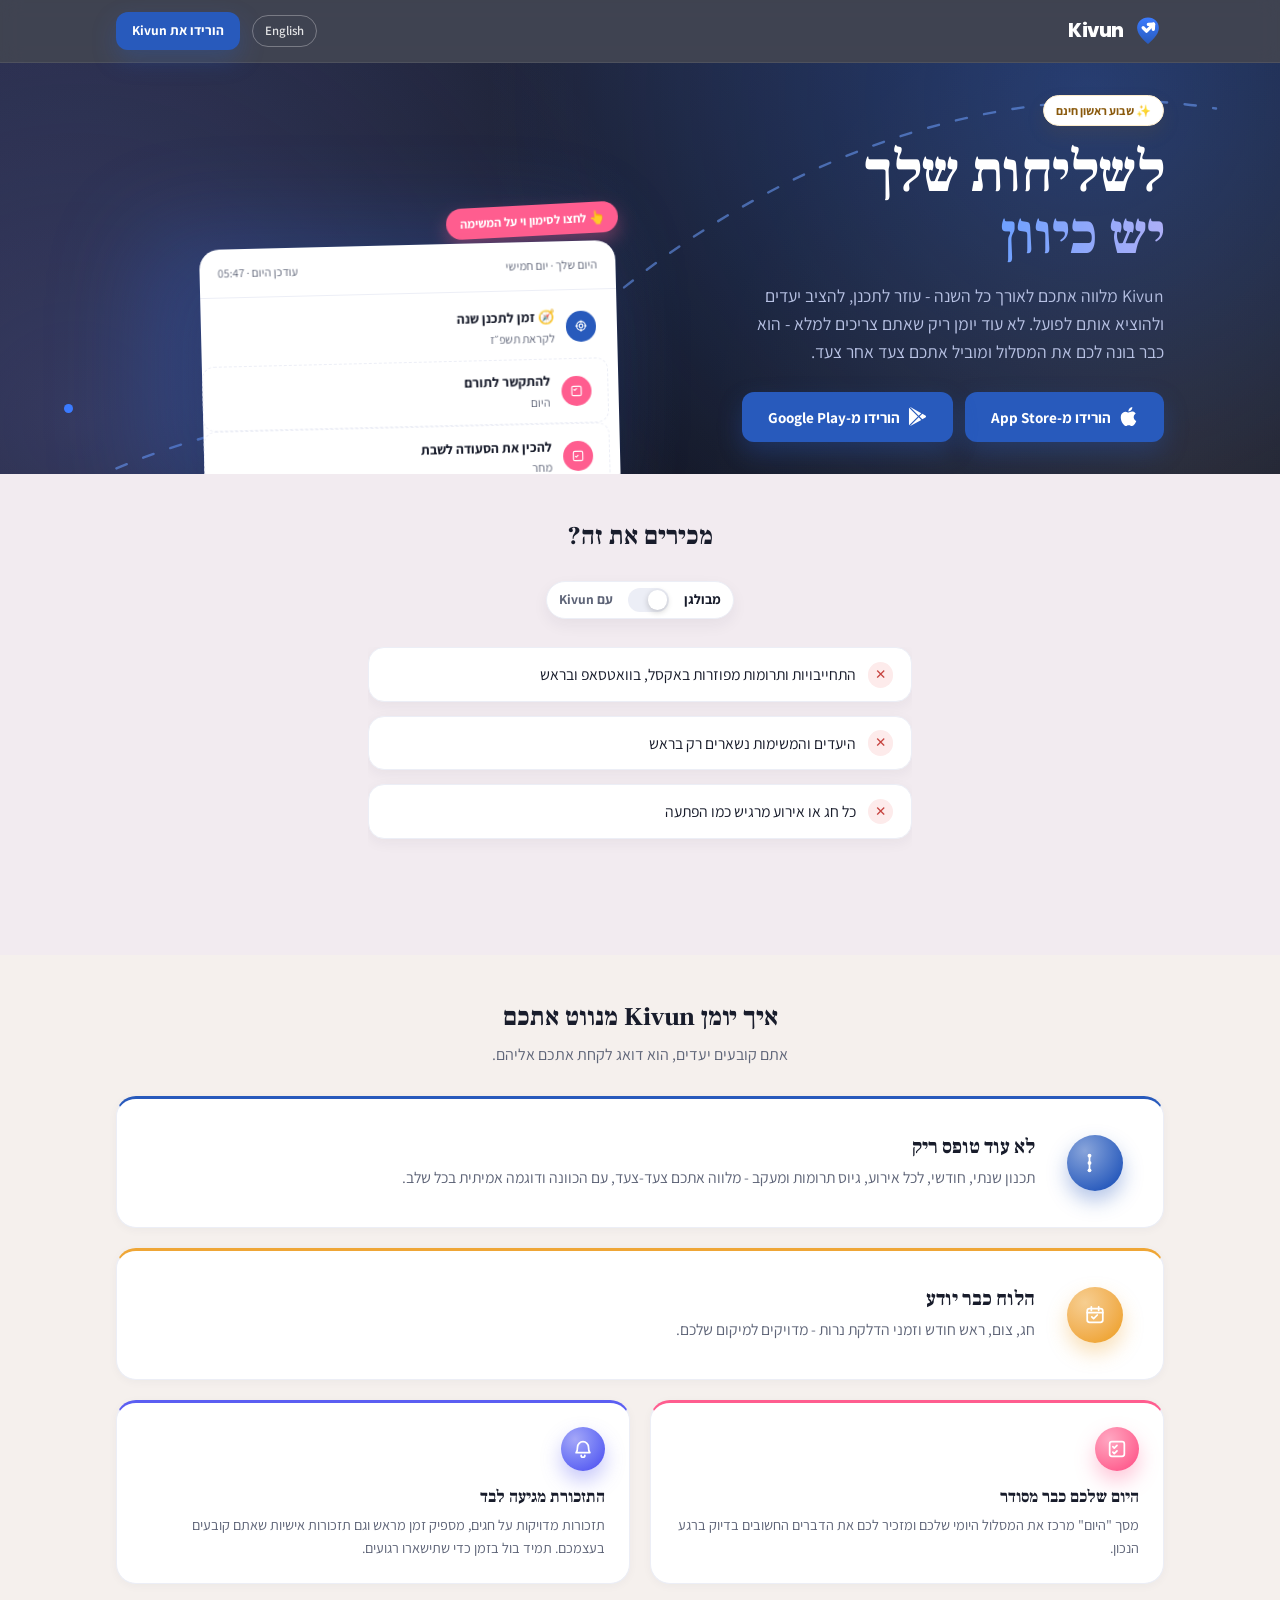
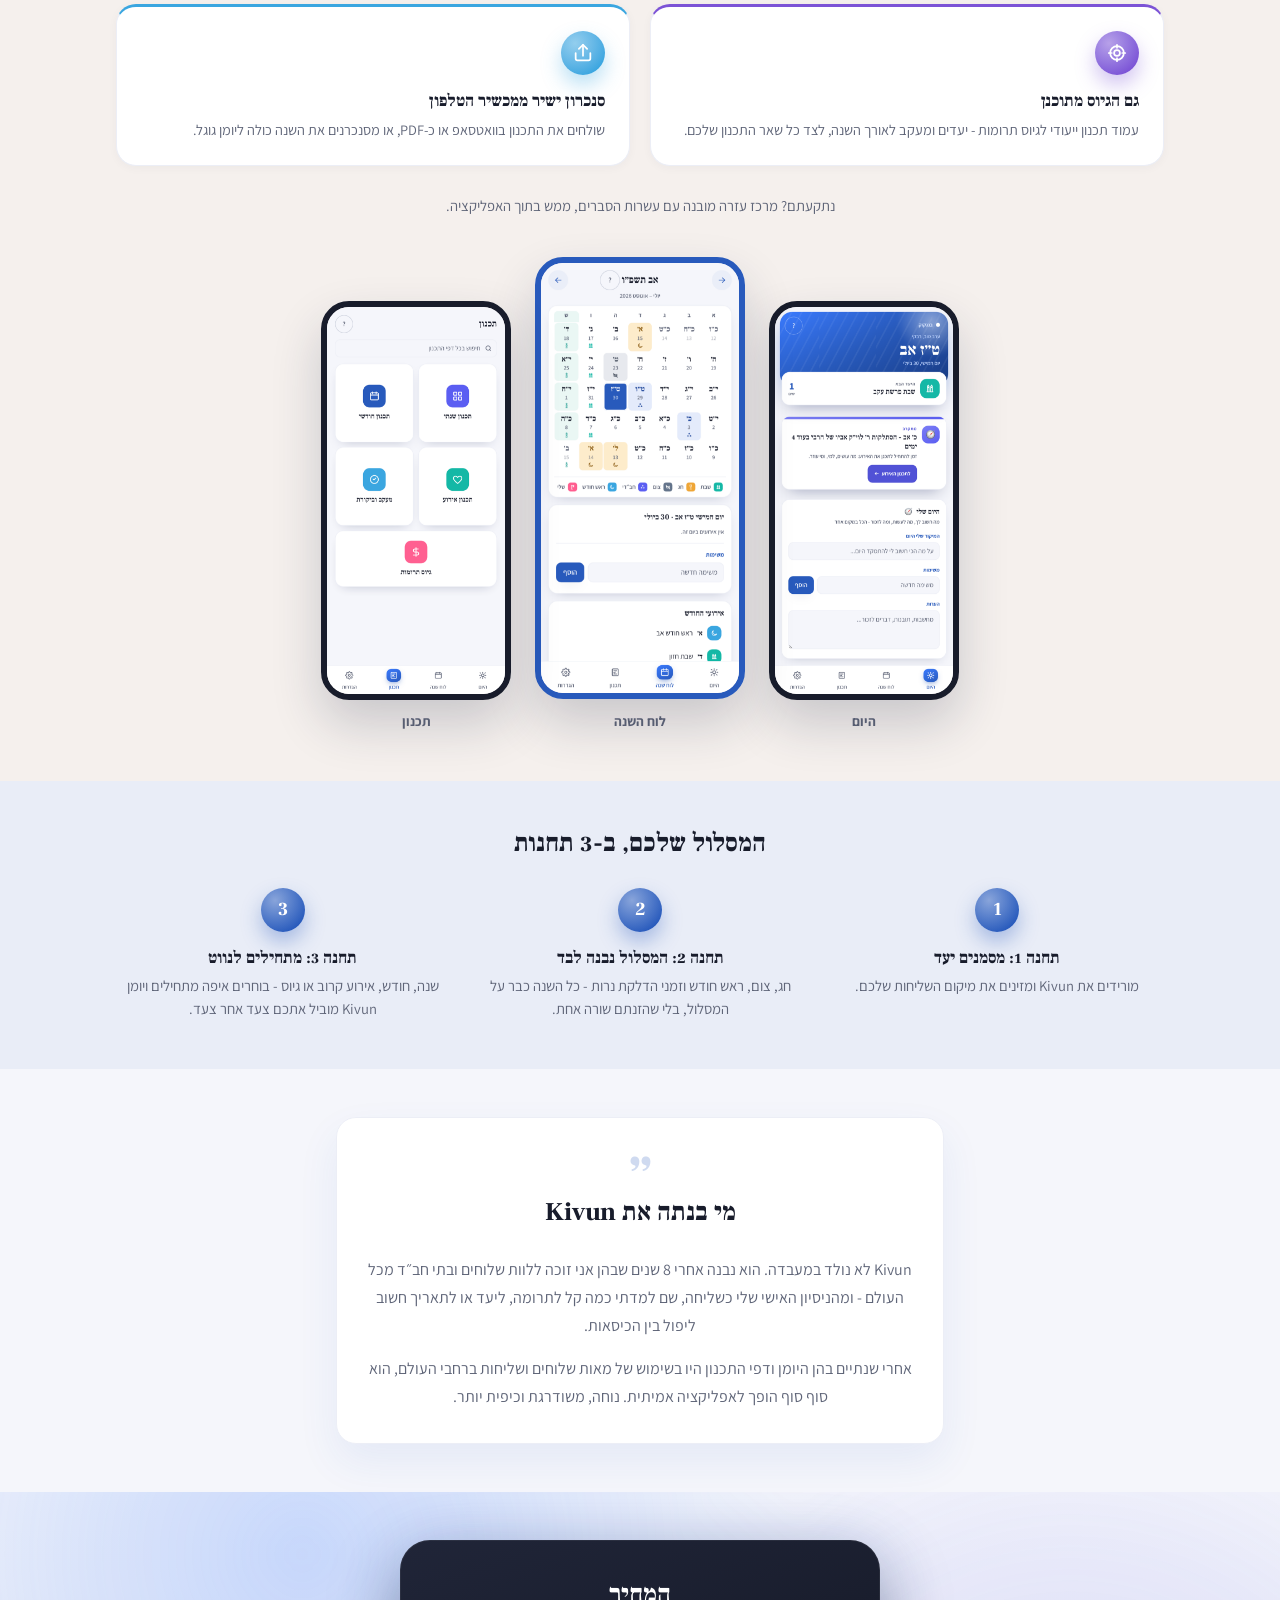
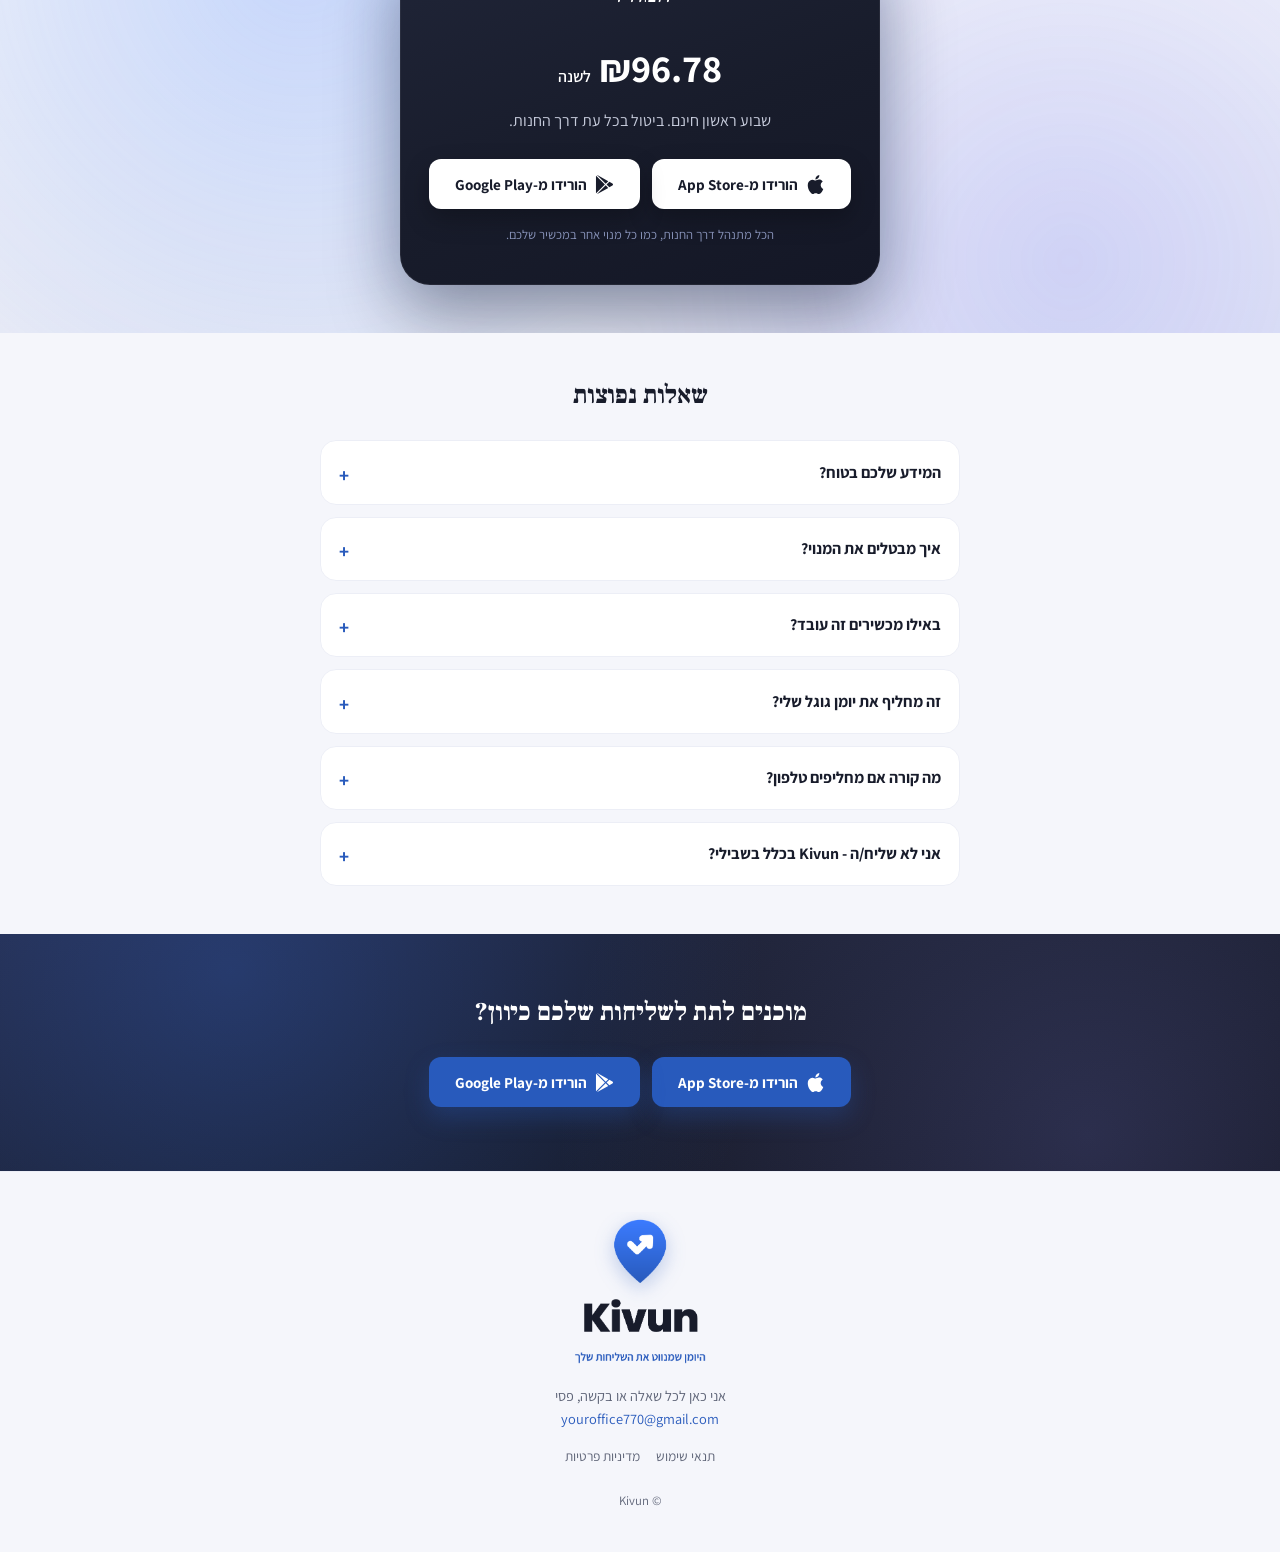
==== index.html @ 8cf1b008 "Fix GA4 Measurement ID to match the actual property Co-Authored-By: Claude Sonnet 5 <noreply@anthrop" ====
<!DOCTYPE html>
<html lang="he" dir="rtl">
<head>
<!-- Google tag (gtag.js) -->
<script async src="https://www.googletagmanager.com/gtag/js?id=G-NDCQC0539K"></script>
<script>
  window.dataLayer = window.dataLayer || [];
  function gtag(){dataLayer.push(arguments);}
  gtag('js', new Date());
  gtag('config', 'G-NDCQC0539K');
</script>
<script>document.documentElement.className += " js";</script>
<meta charset="utf-8">
<meta name="viewport" content="width=device-width, initial-scale=1">
<title>Kivun (כיוון) - היומן שמנווט את השליחות שלך</title>
<meta name="description" content="תכנון מודרך, לוח שנה חב״די אוטומטי ותזכורות מדויקות - הכל באפליקציה אחת לשלוחים ולשלוחות. שבוע ראשון חינם.">
<link rel="icon" type="image/png" href="assets/favicon.png">
<link rel="canonical" href="https://kivunapp.com/">
<link rel="alternate" hreflang="he" href="https://kivunapp.com/">
<link rel="alternate" hreflang="en" href="https://kivunapp.com/index.en.html">
<link rel="alternate" hreflang="x-default" href="https://kivunapp.com/">
<link rel="stylesheet" href="styles.css">
</head>
<body>
<header class="site-header">
  <div class="wrap header-row">
    <a class="brand" href="#top" aria-label="Kivun - חזרה לראש הדף">
      <svg width="32" height="32" viewBox="0 0 100 100" aria-hidden="true">
        <defs><linearGradient id="pinGrad-header" x1="0" y1="0" x2="0" y2="1">
          <stop offset="0" stop-color="#3B7BFF"/><stop offset="1" stop-color="#285ABC"/>
        </linearGradient></defs>
        <path d="M50 8C31 8 16 22 16 41c0 22 26 43 34 50 8-7 34-28 34-50C84 22 69 8 50 8Z" fill="url(#pinGrad-header)"/>
        <g transform="translate(50 40) scale(1.16) translate(-50 -40)" fill="none" stroke="#fff" stroke-width="9" stroke-linecap="round" stroke-linejoin="round">
          <path d="M37 40 L46 49 L65 30"/>
          <path d="M65 30 l-14 0.7 M65 30 l-0.7 14"/>
        </g>
      </svg>
      <span class="brand-name">Kivun</span>
    </a>
    <div class="header-actions">
      <a class="lang-switch" href="index.en.html">English</a>
      <a class="btn btn-primary btn-sm" href="#hero-stores">הורידו את Kivun</a>
    </div>
  </div>
</header>
<main>
<!-- HERO -->
<section class="hero" id="top">
  <svg class="hero-route" viewBox="0 0 800 400" preserveAspectRatio="xMidYMid slice" aria-hidden="true">
    <path class="hero-route-line" d="M40 340 C 200 260, 260 320, 380 220 S 640 80, 760 100" />
  </svg>
  <span class="hero-route-dot" aria-hidden="true"></span>
  <div class="wrap hero-row">
    <div class="hero-copy">
      <span class="badge">✨ שבוע ראשון חינם</span>
      <h1><span class="hero-word hero-word-1">לשליחות שלך</span><br><span class="hero-word hero-word-2">יש כיוון</span></h1>
      <p class="hero-sub">Kivun מלווה אתכם לאורך כל השנה - עוזר לתכנן, להציב יעדים ולהוציא אותם לפועל. לא עוד יומן ריק שאתם צריכים למלא - הוא כבר בונה לכם את המסלול ומוביל אתכם צעד אחר צעד.</p>
      <div class="store-row" id="hero-stores">
        <!-- STORE-LINK: App Store - להחליף כשהאפליקציה מאושרת -->
        <!-- STORE-LINK: Google Play - להחליף כשהאפליקציה מאושרת -->
        <a class="btn-store" href="#app-store-pending" data-store="appstore"><svg class="store-icon" viewBox="0 0 24 24" aria-hidden="true" focusable="false"><path fill="currentColor" d="M12.152 6.896c-.948 0-2.415-1.078-3.96-1.04-2.04.027-3.91 1.183-4.961 3.014-2.117 3.675-.546 9.103 1.519 12.09 1.013 1.454 2.208 3.09 3.792 3.039 1.52-.065 2.09-.987 3.935-.987 1.831 0 2.35.987 3.96.948 1.637-.026 2.676-1.48 3.676-2.948 1.156-1.688 1.636-3.325 1.662-3.415-.039-.013-3.182-1.221-3.22-4.857-.026-3.04 2.48-4.494 2.597-4.559-1.429-2.09-3.623-2.324-4.39-2.376-2-.156-3.675 1.09-4.61 1.09zM15.53 3.83c.843-1.012 1.4-2.427 1.245-3.83-1.207.052-2.662.805-3.532 1.818-.78.896-1.454 2.338-1.273 3.714 1.338.104 2.715-.688 3.559-1.701"/></svg>הורידו מ-App Store</a>
        <a class="btn-store" href="#google-play-pending" data-store="googleplay"><svg class="store-icon" viewBox="0 0 24 24" aria-hidden="true" focusable="false"><path fill="currentColor" d="M22.018 13.298l-3.919 2.218-3.515-3.493 3.543-3.521 3.891 2.202a1.49 1.49 0 0 1 0 2.594zM1.337.924a1.486 1.486 0 0 0-.112.568v21.017c0 .217.045.419.124.6l11.155-11.087L1.337.924zm12.207 10.065l3.258-3.238L3.45.195a1.466 1.466 0 0 0-.946-.179l11.04 10.973zm0 2.067l-11 10.933c.298.036.612-.016.906-.183l13.324-7.54-3.23-3.21z"/></svg>הורידו מ-Google Play</a>
      </div>
    </div>
    <div class="hero-demo">
      <span class="demo-tip">👆 לחצו לסימון וי על המשימה</span>
      <div class="demo-card">
        <div class="demo-head"><span>היום שלך · יום חמישי</span><span class="demo-stamp">עודכן עכשיו</span></div>
        <div class="demo-body">
          <div class="demo-item" style="animation-delay:.15s">
            <span class="demo-dot" style="background:#285ABC">
              <svg viewBox="0 0 24 24" width="14" height="14" fill="none" stroke="#fff" stroke-width="1.9" stroke-linecap="round" stroke-linejoin="round" aria-hidden="true">
                <circle cx="12" cy="12" r="7.5"/><circle cx="12" cy="12" r="3.2"/><path d="M12 3v3.3M12 17.7V21M3 12h3.3M17.7 12H21"/>
              </svg>
            </span>
            <span class="demo-text"><b>🧭 זמן לתכנן שנה</b><span>לקראת תשפ״ז</span></span>
          </div>
          <button type="button" class="demo-item demo-task" style="animation-delay:.55s" aria-pressed="false">
            <span class="demo-dot" style="background:#FF5D8F">
              <svg viewBox="0 0 24 24" width="14" height="14" fill="none" stroke="#fff" stroke-width="1.9" stroke-linecap="round" stroke-linejoin="round" aria-hidden="true">
                <rect x="4" y="4" width="16" height="16" rx="2.5"/><path d="M7.5 9.5l1.5 1.5 3-3"/>
              </svg>
            </span>
            <span class="demo-text"><b>להתקשר לתורם</b><span>היום</span></span>
          </button>
          <button type="button" class="demo-item demo-task" style="animation-delay:.95s" aria-pressed="false">
            <span class="demo-dot" style="background:#FF5D8F">
              <svg viewBox="0 0 24 24" width="14" height="14" fill="none" stroke="#fff" stroke-width="1.9" stroke-linecap="round" stroke-linejoin="round" aria-hidden="true">
                <rect x="4" y="4" width="16" height="16" rx="2.5"/><path d="M7.5 12.5l1.5 1.5 3-3"/>
              </svg>
            </span>
            <span class="demo-text"><b>להכין את הסעודה לשבת</b><span>מחר</span></span>
          </button>
        </div>
      </div>
    </div>
  </div>
</section>
<!-- /HERO -->
<!-- RELATE -->
<section class="relate" data-reveal>
  <div class="wrap">
    <h2 class="section-title">מכירים את זה?</h2>
    <button type="button" class="relate-toggle" aria-pressed="false">
      <span class="relate-toggle-label relate-toggle-label--before">מבולגן</span>
      <span class="relate-toggle-track" aria-hidden="true"><span class="relate-toggle-thumb"></span></span>
      <span class="relate-toggle-label relate-toggle-label--after">עם Kivun</span>
    </button>
    <ul class="relate-list">
      <li data-reveal><span class="relate-x" aria-hidden="true">✕</span><span class="relate-before">התחייבויות ותרומות מפוזרות באקסל, בוואטסאפ ובראש</span><span class="relate-after">כל התחייבות ותרומה במקום אחד, מתוזמנת ומעודכנת</span></li>
      <li data-reveal><span class="relate-x" aria-hidden="true">✕</span><span class="relate-before">היעדים והמשימות נשארים רק בראש</span><span class="relate-after">היעדים שלכם משובצים, עם תזכורת בזמן הנכון</span></li>
      <li data-reveal><span class="relate-x" aria-hidden="true">✕</span><span class="relate-before">כל חג או אירוע מרגיש כמו הפתעה</span><span class="relate-after">כל חג ואירוע מוכן מראש, בלי הפתעות</span></li>
      <li data-reveal><span class="relate-x" aria-hidden="true">✕</span><span class="relate-before">אתם עושים הכל לבד ואין רגע לנשום</span><span class="relate-after">Kivun זוכר בשבילכם, ואתם סוף סוף נושמים</span></li>
    </ul>
  </div>
</section>
<!-- /RELATE -->
<!-- HOW-IT-WORKS -->
<section class="how" data-reveal>
  <div class="wrap">
    <h2 class="section-title">איך יומן Kivun מנווט אתכם</h2>
    <p class="section-sub">אתם קובעים יעדים, הוא דואג לקחת אתכם אליהם.</p>
    <div class="how-grid">
      <div class="how-card how-card--featured" data-reveal>
        <span class="how-icon how-icon--brand">
          <svg viewBox="0 0 24 24" width="22" height="22" fill="none" stroke="#fff" stroke-width="1.9" stroke-linecap="round" stroke-linejoin="round" aria-hidden="true">
            <circle cx="6" cy="4" r="2.1" fill="#fff" stroke="none"/><circle cx="6" cy="12" r="2.1" fill="#fff" stroke="none"/><circle cx="6" cy="20" r="2.1" fill="#fff" stroke="none"/><path d="M6 6v4M6 14v4"/>
          </svg>
        </span>
        <div class="how-card-text">
          <h3>לא עוד טופס ריק</h3>
          <p>תכנון שנתי, חודשי, לכל אירוע, גיוס תרומות ומעקב - מלווה אתכם צעד-צעד, עם הכוונה ודוגמה אמיתית בכל שלב.</p>
        </div>
      </div>
      <div class="how-card how-card--featured" data-reveal>
        <span class="how-icon how-icon--gold">
          <svg viewBox="0 0 24 24" width="22" height="22" fill="none" stroke="#fff" stroke-width="1.9" stroke-linecap="round" stroke-linejoin="round" aria-hidden="true">
            <rect x="3.5" y="5" width="17" height="15" rx="2.5"/><path d="M3.5 9.5h17"/><path d="M8 3v4M16 3v4"/><path d="M8.5 14l2 2 4-4"/>
          </svg>
        </span>
        <div class="how-card-text">
          <h3>הלוח כבר יודע</h3>
          <p>חג, צום, ראש חודש וזמני הדלקת נרות - מדויקים למיקום שלכם.</p>
        </div>
      </div>
      <div class="how-card" data-reveal>
        <span class="how-icon how-icon--user">
          <svg viewBox="0 0 24 24" width="22" height="22" fill="none" stroke="#fff" stroke-width="1.9" stroke-linecap="round" stroke-linejoin="round" aria-hidden="true">
            <rect x="4" y="4" width="16" height="16" rx="2.5"/><path d="M7.5 9.5l1.5 1.5 3-3"/><path d="M7.5 15.5l1.5 1.5 3-3"/>
          </svg>
        </span>
        <h3>היום שלכם כבר מסודר</h3>
        <p>מסך "היום" מרכז את המסלול היומי שלכם ומזכיר לכם את הדברים החשובים בדיוק ברגע הנכון.</p>
      </div>
      <div class="how-card" data-reveal>
        <span class="how-icon how-icon--chabad">
          <svg viewBox="0 0 24 24" width="22" height="22" fill="none" stroke="#fff" stroke-width="1.9" stroke-linecap="round" stroke-linejoin="round" aria-hidden="true">
            <path d="M6 10a6 6 0 1112 0c0 4.5 1.5 6 1.5 6h-15S6 14.5 6 10z"/><path d="M10 19a2 2 0 004 0"/>
          </svg>
        </span>
        <h3>התזכורת מגיעה לבד</h3>
        <p>תזכורות מדויקות על חגים, מספיק זמן מראש וגם תזכורות אישיות שאתם קובעים בעצמכם. תמיד בול בזמן כדי שתישארו רגועים.</p>
      </div>
      <div class="how-card" data-reveal>
        <span class="how-icon how-icon--parasha">
          <svg viewBox="0 0 24 24" width="22" height="22" fill="none" stroke="#fff" stroke-width="1.9" stroke-linecap="round" stroke-linejoin="round" aria-hidden="true">
            <circle cx="12" cy="12" r="7.5"/><circle cx="12" cy="12" r="3.2"/><path d="M12 3v3.3M12 17.7V21M3 12h3.3M17.7 12H21"/>
          </svg>
        </span>
        <h3>גם הגיוס מתוכנן</h3>
        <p>עמוד תכנון ייעודי לגיוס תרומות - יעדים ומעקב לאורך השנה, לצד כל שאר התכנון שלכם.</p>
      </div>
      <div class="how-card" data-reveal>
        <span class="how-icon how-icon--roshchodesh">
          <svg viewBox="0 0 24 24" width="22" height="22" fill="none" stroke="#fff" stroke-width="1.9" stroke-linecap="round" stroke-linejoin="round" aria-hidden="true">
            <path d="M4 12v6a2 2 0 002 2h12a2 2 0 002-2v-6"/><path d="M12 3v12"/><path d="M7.5 7.5L12 3l4.5 4.5"/>
          </svg>
        </span>
        <h3>סנכרון ישיר ממכשיר הטלפון</h3>
        <p>שולחים את התכנון בוואטסאפ או כ-PDF, או מסנכרנים את השנה כולה ליומן גוגל.</p>
      </div>
    </div>
    <p class="how-help">נתקעתם? מרכז עזרה מובנה עם עשרות הסברים, ממש בתוך האפליקציה.</p>
    <div class="how-shots">
      <figure class="how-shot" data-reveal>
        <img src="assets/screenshot-today.png" width="640" height="1390" alt="מסך היום באפליקציית Kivun, עם המסלול היומי והתזכורות">
        <figcaption>היום</figcaption>
      </figure>
      <figure class="how-shot how-shot--mid" data-reveal>
        <img src="assets/screenshot-calendar.png" width="640" height="1390" alt="מסך לוח השנה העברי באפליקציית Kivun">
        <figcaption>לוח השנה</figcaption>
      </figure>
      <figure class="how-shot" data-reveal>
        <img src="assets/screenshot-planning.png" width="640" height="1390" alt="מסך התכנון המודרך באפליקציית Kivun">
        <figcaption>תכנון</figcaption>
      </figure>
    </div>
  </div>
</section>
<!-- /HOW-IT-WORKS -->
<!-- START-STEPS -->
<section class="steps">
  <div class="wrap">
    <h2 class="section-title">המסלול שלכם, ב-3 תחנות</h2>
    <div class="steps-row">
      <div class="step" data-reveal style="--seg:0">
        <span class="step-num">1</span>
        <h3>תחנה 1: מסמנים יעד</h3>
        <p>מורידים את Kivun ומזינים את מיקום השליחות שלכם.</p>
      </div>
      <div class="step" data-reveal style="--seg:1">
        <span class="step-num">2</span>
        <h3>תחנה 2: המסלול נבנה לבד</h3>
        <p>חג, צום, ראש חודש וזמני הדלקת נרות - כל השנה כבר על המסלול, בלי שהזנתם שורה אחת.</p>
      </div>
      <div class="step" data-reveal>
        <span class="step-num">3</span>
        <h3>תחנה 3: מתחילים לנווט</h3>
        <p>שנה, חודש, אירוע קרוב או גיוס - בוחרים איפה מתחילים ויומן Kivun מוביל אתכם צעד אחר צעד.</p>
      </div>
    </div>
  </div>
</section>
<!-- /START-STEPS -->
<!-- STORY -->
<section class="story" data-reveal>
  <div class="wrap">
    <div class="story-card">
      <span class="story-quote" aria-hidden="true">”</span>
      <h2 class="section-title">מי בנתה את Kivun</h2>
      <p>Kivun לא נולד במעבדה. הוא נבנה אחרי <span class="count-num" data-count-to="8">8</span> שנים שבהן אני זוכה ללוות שלוחים ובתי חב״ד מכל העולם - ומהניסיון האישי שלי כשליחה, שם למדתי כמה קל לתרומה, ליעד או לתאריך חשוב ליפול בין הכיסאות.</p>
      <p>אחרי שנתיים בהן היומן ודפי התכנון היו בשימוש של מאות שלוחים ושליחות ברחבי העולם, הוא סוף סוף הופך לאפליקציה אמיתית. נוחה, משודרגת וכיפית יותר.</p>
    </div>
  </div>
</section>
<!-- /STORY -->
<!-- PRICING -->
<section class="pricing" data-reveal>
  <div class="wrap">
    <div class="pricing-card">
      <h2 class="section-title" style="color:#fff">המחיר</h2>
      <div class="price">₪<span class="count-num" data-count-to="99.90" data-decimals="2">99.90</span> <small>לשנה</small></div>
      <p>שבוע ראשון חינם. ביטול בכל עת דרך החנות.</p>
      <div class="store-row">
        <a class="btn-store" href="#app-store-pending" data-store="appstore"><svg class="store-icon" viewBox="0 0 24 24" aria-hidden="true" focusable="false"><path fill="currentColor" d="M12.152 6.896c-.948 0-2.415-1.078-3.96-1.04-2.04.027-3.91 1.183-4.961 3.014-2.117 3.675-.546 9.103 1.519 12.09 1.013 1.454 2.208 3.09 3.792 3.039 1.52-.065 2.09-.987 3.935-.987 1.831 0 2.35.987 3.96.948 1.637-.026 2.676-1.48 3.676-2.948 1.156-1.688 1.636-3.325 1.662-3.415-.039-.013-3.182-1.221-3.22-4.857-.026-3.04 2.48-4.494 2.597-4.559-1.429-2.09-3.623-2.324-4.39-2.376-2-.156-3.675 1.09-4.61 1.09zM15.53 3.83c.843-1.012 1.4-2.427 1.245-3.83-1.207.052-2.662.805-3.532 1.818-.78.896-1.454 2.338-1.273 3.714 1.338.104 2.715-.688 3.559-1.701"/></svg>הורידו מ-App Store</a>
        <a class="btn-store" href="#google-play-pending" data-store="googleplay"><svg class="store-icon" viewBox="0 0 24 24" aria-hidden="true" focusable="false"><path fill="currentColor" d="M22.018 13.298l-3.919 2.218-3.515-3.493 3.543-3.521 3.891 2.202a1.49 1.49 0 0 1 0 2.594zM1.337.924a1.486 1.486 0 0 0-.112.568v21.017c0 .217.045.419.124.6l11.155-11.087L1.337.924zm12.207 10.065l3.258-3.238L3.45.195a1.466 1.466 0 0 0-.946-.179l11.04 10.973zm0 2.067l-11 10.933c.298.036.612-.016.906-.183l13.324-7.54-3.23-3.21z"/></svg>הורידו מ-Google Play</a>
      </div>
      <p class="pricing-note">הכל מתנהל דרך החנות, כמו כל מנוי אחר במכשיר שלכם.</p>
    </div>
  </div>
</section>
<!-- /PRICING -->
<!-- FAQ -->
<section class="faq" data-reveal>
  <div class="wrap">
    <h2 class="section-title">שאלות נפוצות</h2>
    <div class="faq-list">
      <details class="faq-item" data-reveal>
        <summary>המידע שלכם בטוח?</summary>
        <p>כן. Kivun שומר הכל במכשיר שלכם בלבד - בלי שרת, בלי ענן, בלי צד שלישי. עובד גם בלי אינטרנט.</p>
      </details>
      <details class="faq-item" data-reveal>
        <summary>איך מבטלים את המנוי?</summary>
        <p>דרך הגדרות המנוי בחנות (App Store או Google Play) - בדיוק כמו כל מנוי אחר בטלפון. אין צורך לפנות אלינו.</p>
      </details>
      <details class="faq-item" data-reveal>
        <summary>באילו מכשירים זה עובד?</summary>
        <p>אייפון ואנדרואיד, בגרסת מערכת הפעלה עדכנית. אין גרסת מחשב.</p>
      </details>
      <details class="faq-item" data-reveal>
        <summary>זה מחליף את יומן גוגל שלי?</summary>
        <p>לא מחליף - מתחבר אליו. אפשר לסנכרן את כל הלוח השנתי ישר ליומן גוגל ולהמשיך להשתמש בו כרגיל.</p>
      </details>
      <details class="faq-item" data-reveal>
        <summary>מה קורה אם מחליפים טלפון?</summary>
        <p>התכנון שלכם מגובה. משחזרים את הגיבוי במכשיר החדש וממשיכים בדיוק מאיפה שעצרתם.</p>
      </details>
      <details class="faq-item" data-reveal>
        <summary>אני לא שליח/ה - Kivun בכלל בשבילי?</summary>
        <p>כן! הלב של Kivun הוא הלוח החסידי ומעקב יומיומי, וזה מדבר לכל חסיד/ה, לא רק לשלוחים. כתבו לי ונראה אם זה מתאים לכם.</p>
      </details>
    </div>
  </div>
</section>
<!-- /FAQ -->
<!-- FINAL-CTA -->
<section class="final-cta" data-reveal>
  <div class="wrap">
    <h2 class="section-title">מוכנים לתת לשליחות שלכם כיוון?</h2>
    <div class="store-row">
      <a class="btn-store" href="#app-store-pending" data-store="appstore"><svg class="store-icon" viewBox="0 0 24 24" aria-hidden="true" focusable="false"><path fill="currentColor" d="M12.152 6.896c-.948 0-2.415-1.078-3.96-1.04-2.04.027-3.91 1.183-4.961 3.014-2.117 3.675-.546 9.103 1.519 12.09 1.013 1.454 2.208 3.09 3.792 3.039 1.52-.065 2.09-.987 3.935-.987 1.831 0 2.35.987 3.96.948 1.637-.026 2.676-1.48 3.676-2.948 1.156-1.688 1.636-3.325 1.662-3.415-.039-.013-3.182-1.221-3.22-4.857-.026-3.04 2.48-4.494 2.597-4.559-1.429-2.09-3.623-2.324-4.39-2.376-2-.156-3.675 1.09-4.61 1.09zM15.53 3.83c.843-1.012 1.4-2.427 1.245-3.83-1.207.052-2.662.805-3.532 1.818-.78.896-1.454 2.338-1.273 3.714 1.338.104 2.715-.688 3.559-1.701"/></svg>הורידו מ-App Store</a>
      <a class="btn-store" href="#google-play-pending" data-store="googleplay"><svg class="store-icon" viewBox="0 0 24 24" aria-hidden="true" focusable="false"><path fill="currentColor" d="M22.018 13.298l-3.919 2.218-3.515-3.493 3.543-3.521 3.891 2.202a1.49 1.49 0 0 1 0 2.594zM1.337.924a1.486 1.486 0 0 0-.112.568v21.017c0 .217.045.419.124.6l11.155-11.087L1.337.924zm12.207 10.065l3.258-3.238L3.45.195a1.466 1.466 0 0 0-.946-.179l11.04 10.973zm0 2.067l-11 10.933c.298.036.612-.016.906-.183l13.324-7.54-3.23-3.21z"/></svg>הורידו מ-Google Play</a>
    </div>
  </div>
</section>
<!-- /FINAL-CTA -->
</main>
<!-- FOOTER -->
<footer class="site-footer">
  <div class="wrap footer-row">
    <img class="footer-logo" src="assets/logo.png" width="423" height="470" alt="Kivun - היומן שמנווט את השליחות שלך">
    <p class="footer-contact">אני כאן לכל שאלה או בקשה, פסי<br><a href="mailto:youroffice770@gmail.com">youroffice770@gmail.com</a></p>
    <div class="footer-links">
      <a href="terms.html">תנאי שימוש</a>
      <a href="privacy.html">מדיניות פרטיות</a>
    </div>
    <p class="footer-copyright">© Kivun</p>
  </div>
</footer>
<!-- /FOOTER -->
<script src="script.js"></script>
</body>
</html>
---- styles.css ----
/* Kivun marketing landing page - design tokens (values verified against
   DESIGN.md, tailwind.config.js and src/components/categoryIcons.tsx -
   do not hand-tweak these without checking those three files agree).
   Visual language deliberately restrained: one confident hero moment
   (big type + one elevated/glowing card), generous space, motion that
   plays once and never loops - not a pile of small floating/pulsing
   effects. This matches the direction the owner's other products
   (DoneRaise in particular) converged on after their own first,
   effect-heavy drafts were rejected the same way this one was. */
:root {
  --bg: #F5F6FB;
  --surface: #FFFFFF;
  --line: #ECEEF6;
  --ink: #181C2B;
  --muted: #5F6578;
  --brand: #285ABC;
  --brand-2: #3B7BFF;
  --brand-3: #173A82;
  --gold: #EFA636;
  --gold-tint: #FDECCB;
  --gold-tint-ink: #8A5A0D;
  --chabad: #5B5EF2;
  --roshchodesh: #3AA6E0;
  --shabbat: #14B8A6;
  --parasha: #7C53D6;
  --user: #FF5D8F;
  --radius-card: 1.25rem;
  --radius-hero: 1.875rem;
  --radius-btn: 0.75rem;
  --glow-brand: 0 10px 25px rgba(40,90,188,.32);
  --glow-brand-lg: 0 22px 50px rgba(40,90,188,.28);
}

* { box-sizing: border-box; margin: 0; padding: 0; }

/* overflow-x:hidden is a safety net, not a fix for a specific bug - several
   entrance animations (relate-list fly-in, hero card bleed) intentionally
   start elements translated past their own box before they're revealed,
   which can otherwise create a few px of real horizontal scroll on first
   paint. This clips that without touching any animation's actual values. */
html { scroll-behavior: smooth; overflow-x: hidden; }

body {
  background: var(--bg);
  color: var(--ink);
  font-family: "Assistant", system-ui, sans-serif;
  font-size: 16px;
  line-height: 1.6;
  -webkit-font-smoothing: antialiased;
}

h1, h2, h3 { font-family: "Frank Ruhl Libre", Georgia, serif; font-weight: 800; line-height: 1.2; }

img { max-width: 100%; display: block; }

.wrap { max-width: 68rem; margin: 0 auto; padding: 0 1.25rem; }

/* unicode-range keeps the Hebrew and Latin subsets of each family from
   fighting over the same characters now that both are loaded (index.html
   uses the Hebrew ones, index.en.html uses the Latin ones, but the CSS file
   is shared) - without it, an @font-face with no unicode-range matches every
   codepoint, and which of two same-family/weight rules "wins" for a given
   character is undefined. Values copied verbatim from @fontsource's own
   combined stylesheets (node_modules/@fontsource/assistant/400.css and
   .../frank-ruhl-libre/800.css), not invented. */
@font-face {
  font-family: "Assistant";
  src: url("fonts/assistant-hebrew-400-normal.woff2") format("woff2");
  font-weight: 400; font-style: normal; font-display: swap;
  unicode-range: U+0307-0308,U+0590-05FF,U+200C-2010,U+20AA,U+25CC,U+FB1D-FB4F;
}
@font-face {
  font-family: "Assistant";
  src: url("fonts/assistant-hebrew-600-normal.woff2") format("woff2");
  font-weight: 600; font-style: normal; font-display: swap;
  unicode-range: U+0307-0308,U+0590-05FF,U+200C-2010,U+20AA,U+25CC,U+FB1D-FB4F;
}
@font-face {
  font-family: "Assistant";
  src: url("fonts/assistant-hebrew-700-normal.woff2") format("woff2");
  font-weight: 700; font-style: normal; font-display: swap;
  unicode-range: U+0307-0308,U+0590-05FF,U+200C-2010,U+20AA,U+25CC,U+FB1D-FB4F;
}
@font-face {
  font-family: "Assistant";
  src: url("fonts/assistant-latin-400-normal.woff2") format("woff2");
  font-weight: 400; font-style: normal; font-display: swap;
  unicode-range: U+0000-00FF,U+0131,U+0152-0153,U+02BB-02BC,U+02C6,U+02DA,U+02DC,U+0304,U+0308,U+0329,U+2000-206F,U+20AC,U+2122,U+2191,U+2193,U+2212,U+2215,U+FEFF,U+FFFD;
}
@font-face {
  font-family: "Assistant";
  src: url("fonts/assistant-latin-600-normal.woff2") format("woff2");
  font-weight: 600; font-style: normal; font-display: swap;
  unicode-range: U+0000-00FF,U+0131,U+0152-0153,U+02BB-02BC,U+02C6,U+02DA,U+02DC,U+0304,U+0308,U+0329,U+2000-206F,U+20AC,U+2122,U+2191,U+2193,U+2212,U+2215,U+FEFF,U+FFFD;
}
@font-face {
  font-family: "Assistant";
  src: url("fonts/assistant-latin-700-normal.woff2") format("woff2");
  font-weight: 700; font-style: normal; font-display: swap;
  unicode-range: U+0000-00FF,U+0131,U+0152-0153,U+02BB-02BC,U+02C6,U+02DA,U+02DC,U+0304,U+0308,U+0329,U+2000-206F,U+20AC,U+2122,U+2191,U+2193,U+2212,U+2215,U+FEFF,U+FFFD;
}
@font-face {
  font-family: "Frank Ruhl Libre";
  src: url("fonts/frank-ruhl-libre-hebrew-800-normal.woff2") format("woff2");
  font-weight: 800; font-style: normal; font-display: swap;
  unicode-range: U+0307-0308,U+0590-05FF,U+200C-2010,U+20AA,U+25CC,U+FB1D-FB4F;
}
@font-face {
  font-family: "Frank Ruhl Libre";
  src: url("fonts/frank-ruhl-libre-latin-800-normal.woff2") format("woff2");
  font-weight: 800; font-style: normal; font-display: swap;
  unicode-range: U+0000-00FF,U+0131,U+0152-0153,U+02BB-02BC,U+02C6,U+02DA,U+02DC,U+0304,U+0308,U+0329,U+2000-206F,U+20AC,U+2122,U+2191,U+2193,U+2212,U+2215,U+FEFF,U+FFFD;
}
/* Poppins ExtraBold is the real wordmark font (DESIGN.md: "הכיתוב 'Kivun'
   בגופן Poppins ExtraBold") - loaded here purely for this one header word.
   It's deliberately NOT bundled into the app itself (the app's own
   wordmark is a pre-rendered PNG, see src/assets/logo.png), so this is the
   one place on the whole site that self-hosts it, sourced the same way as
   the other two fonts (copied from @fontsource, not a CDN). */
@font-face {
  font-family: "Poppins";
  src: url("fonts/poppins-latin-800-normal.woff2") format("woff2");
  font-weight: 800; font-style: normal; font-display: swap;
}

/* header - dark glass, sits over the dark hero at page-load and stays
   consistent (as a permanent premium chrome) as the page scrolls into
   lighter sections below. */
.site-header { position: sticky; top: 0; z-index: 20; background: rgba(24,28,43,.82); backdrop-filter: blur(10px); -webkit-backdrop-filter: blur(10px); border-bottom: 1px solid rgba(255,255,255,.08); }
.header-row { display: flex; align-items: center; justify-content: space-between; padding: .75rem 1.25rem; }
.brand { display: flex; align-items: center; gap: .5rem; text-decoration: none; color: #fff; }
.brand-name { font-family: "Poppins", sans-serif; font-weight: 800; font-size: 1.2rem; letter-spacing: -.02em; }
.header-actions { display: flex; align-items: center; gap: .75rem; }
/* A small bordered pill, not plain text - without its own shape the language
   link read as a stray, disconnected word wedged between the CTA button and
   the brand wordmark (Pessi's direct feedback on the live site). The pill
   echoes the existing hero .badge treatment, so it reads as an intentional,
   tappable control instead of dim leftover text. */
.lang-switch {
  display: inline-flex; align-items: center;
  color: rgba(255,255,255,.85); font-size: .8rem; font-weight: 600;
  text-decoration: none; border: 1px solid rgba(255,255,255,.3);
  border-radius: 999px; padding: .3rem .75rem;
  transition: background .2s ease, border-color .2s ease;
}
.lang-switch:hover { background: rgba(255,255,255,.08); border-color: rgba(255,255,255,.45); }

/* buttons */
.btn { display: inline-flex; align-items: center; justify-content: center; border-radius: var(--radius-btn); font-weight: 700; text-decoration: none; padding: .7rem 1.3rem; font-size: .95rem; transition: transform .18s ease, box-shadow .25s ease, background .2s ease; }
.btn-primary { background: var(--brand); color: #fff; box-shadow: var(--glow-brand); }
.btn-primary:hover { background: var(--brand-2); box-shadow: var(--glow-brand-lg); transform: translateY(-2px); }
.btn-primary:active { transform: translateY(0) scale(.97); }
.btn-sm { padding: .5rem 1rem; font-size: .85rem; }

.store-row { display: flex; flex-wrap: wrap; gap: .75rem; margin-top: 1.6rem; }
.btn-store {
  display: inline-flex; align-items: center; justify-content: center; gap: .55rem;
  background: var(--brand); color: #fff; border-radius: var(--radius-btn);
  padding: .8rem 1.6rem; font-weight: 700; text-decoration: none; font-size: .95rem;
  box-shadow: var(--glow-brand);
  transition: transform .18s ease, box-shadow .25s ease, background .2s ease;
}
.btn-store:hover { background: var(--brand-2); box-shadow: var(--glow-brand-lg); transform: translateY(-3px); }
.btn-store:active { transform: translateY(-1px) scale(.97); }
/* icon inherits the button's text color via currentColor, so it needs no
   separate override between the dark brand-blue buttons and the white
   .pricing-card variant below - one icon, both backgrounds. */
.btn-store .store-icon { width: 19px; height: 19px; flex: none; }

/* reveal-on-scroll (progressive enhancement, see script.js) */
/* Custom curve, not plain `ease` - this is the entrance motion for every
   section on the page (how-cards, FAQ, steps, trust, story), so its feel
   sets the page's whole signature; `ease` reads flat next to it. Reuses
   the same cubic-bezier already used for the hero's word-in/card-in
   entrances, so the page has one consistent "arrival" feel, not several. */
.js [data-reveal] { opacity: 0; transform: translateY(16px); transition: opacity .6s cubic-bezier(.16,1,.3,1), transform .6s cubic-bezier(.16,1,.3,1); }
.js [data-reveal].is-revealed { opacity: 1; transform: translateY(0); }

@media (prefers-reduced-motion: reduce) {
  .js [data-reveal] { opacity: 1 !important; transform: none !important; transition: none !important; }
  html { scroll-behavior: auto; }
}

section { padding: 3rem 0; }
.section-title { font-size: 1.6rem; margin-bottom: 1.75rem; text-align: center; }
.section-sub { text-align: center; color: var(--muted); font-size: 1rem; margin-top: -1.25rem; margin-bottom: 1.75rem; }

/* Section-level color rhythm: between the dark hero and the dark
   pricing/final-cta bookends, the middle sections used to sit on one flat
   --bg gray for five sections in a row - correct call to avoid a loud AI-slop
   gradient everywhere, but it read as flat/quiet next to the old page's
   sustained color. Each middle section now carries a soft wash of a real
   category color already meaningful elsewhere on this page (never an
   invented hue), alternating with plain --bg so it reads as rhythm, not
   noise. .story stays plain on purpose - one quiet beat, not six loud ones. */
.relate { background: color-mix(in srgb, #C6433F 6%, var(--bg)); transition: background .5s ease; }
.relate.is-after { background: color-mix(in srgb, #16A34A 7%, var(--bg)); }
.how { background: color-mix(in srgb, var(--gold) 7%, var(--bg)); }
.steps { background: color-mix(in srgb, var(--brand) 6%, var(--bg)); }

/* hero - a real dark "atmosphere" moment (not just a light page with a
   grid texture): deep navy field, two soft color glows, big light type,
   one elevated white card that reads as a genuine floating screenshot
   against the dark field. Entrance plays once and never loops. */
.hero {
  padding: 2rem 0 2rem;
  position: relative;
  background-color: var(--ink);
  background-image:
    linear-gradient(160deg, #232841 0%, var(--ink) 55%, #12141F 100%),
    linear-gradient(rgba(255,255,255,.035) 1px, transparent 1px),
    linear-gradient(90deg, rgba(255,255,255,.035) 1px, transparent 1px);
  background-size: 100% 100%, 72px 72px, 72px 72px;
}
.hero::before {
  content: ""; position: absolute; inset: 0; pointer-events: none;
  background:
    radial-gradient(circle at 85% 8%, rgba(59,123,255,.32), transparent 52%),
    radial-gradient(circle at 6% 88%, rgba(139,142,245,.24), transparent 48%),
    radial-gradient(circle at 92% 95%, rgba(239,166,54,.1), transparent 38%);
}
/* the flowing route line + pulsing location dot are the same visual
   signature the real app's own "Today" hero uses (DESIGN.md: "קווי מסלול
   זורמים ברקע ונקודת מיקום פועמת") - porting it here is showing the
   product's own DNA, not inventing new decoration. The line DRAWS itself
   once (stroke-dashoffset, same technique as the route-progress rail
   further down the page), and the dot pulses a *finite* 3 times before
   settling - a real "ping", not one more infinite loop, which the rest of
   this file deliberately avoids (see the top-of-file comment). */
.hero-route { position: absolute; inset: 0; width: 100%; height: 100%; pointer-events: none; z-index: 0; opacity: .55; }
.hero-route-line {
  fill: none; stroke: #6EA0FF; stroke-width: 1.5; stroke-linecap: round;
  stroke-dasharray: 7 11; stroke-dashoffset: 760;
  animation: heroRouteDraw 2.4s cubic-bezier(.16,1,.3,1) .4s forwards;
}
@keyframes heroRouteDraw { to { stroke-dashoffset: 0; } }
.hero-route-dot {
  position: absolute; top: 83%; left: 5%; width: .55rem; height: .55rem;
  border-radius: 50%; background: var(--brand-2); z-index: 0; opacity: 0;
  animation: heroDotIn .4s ease 2.3s forwards, heroDotPulse 1.3s ease-out 2.5s 3 forwards;
}
@keyframes heroDotIn { to { opacity: 1; } }
@keyframes heroDotPulse {
  0% { box-shadow: 0 0 0 0 rgba(59,123,255,.55); }
  70% { box-shadow: 0 0 0 15px rgba(59,123,255,0); }
  100% { box-shadow: 0 0 0 0 rgba(59,123,255,0); }
}

.hero-row { position: relative; display: flex; flex-direction: column; gap: 1.75rem; }

@media (min-width: 760px) {
  .hero-row { gap: 2.75rem; }
}

/* Tighter vertical rhythm below the row breakpoint only - reclaims room
   so the demo card is visible sooner on short phone screens, without
   touching the entrance animation's translateY (that offset is the
   card's deliberate bleed past the hero's dark background, tuned and
   verified separately - see the heroCardIn keyframe below). Desktop
   already has headroom to spare, so it's left untouched. */
@media (max-width: 759px) {
  .hero { padding: 1.5rem 0 2rem; }
  .badge { margin-bottom: .75rem; }
  .hero h1 { margin-bottom: .75rem; }
  .hero-copy .store-row { margin-top: 1.1rem; }
}

.badge {
  display: inline-flex; align-items: center; gap: .35rem; background: var(--surface);
  color: var(--gold-tint-ink); border: 1px solid var(--gold-tint); font-size: .75rem;
  font-weight: 700; padding: .3rem .75rem; border-radius: 999px; margin-bottom: 1rem;
  box-shadow: 0 8px 18px rgba(138,90,13,.14);
  opacity: 0; animation: heroPop .5s cubic-bezier(.34,1.56,.64,1) .1s forwards;
}

.hero h1 { font-size: 2.75rem; letter-spacing: -.01em; line-height: 1.08; margin-bottom: 1rem; overflow: hidden; color: #fff; }
.hero-word { display: inline-block; opacity: 0; filter: blur(6px); transform: translateY(14px); animation: heroWordIn .6s cubic-bezier(.16,1,.3,1) forwards; }
.hero-word-1 { animation-delay: .28s; }
.hero-word-2 {
  animation-delay: .44s;
  background: linear-gradient(90deg, #6EA0FF 0%, #ADAFF7 100%);
  -webkit-background-clip: text; background-clip: text; color: transparent;
}

.hero-sub {
  color: #B7C1E3; font-size: 1.1rem; max-width: 26rem;
  opacity: 0; filter: blur(4px); transform: translateY(14px);
  animation: heroWordIn .6s cubic-bezier(.16,1,.3,1) .62s forwards;
}
.hero-copy .store-row {
  opacity: 0; transform: translateY(14px);
  animation: heroUp .55s ease .78s forwards;
}

/* Entrance animation lives on the WRAPPER (.hero-demo), not on .demo-card
   itself - a finished CSS animation's fill:forwards value permanently
   wins the cascade for that property on that element, which would make
   a later `.demo-card:hover { transform: ... }` rule silently do nothing.
   The card's own rest tilt + hover un-tilt use the standalone `rotate`/
   `translate` properties instead, which are independent of `transform`
   and unaffected by the wrapper's animation. */
.hero-demo { position: relative; }
.hero-demo::before {
  content: ""; position: absolute; inset: 8% 4% -4% 4%; z-index: 0;
  background: var(--brand-2); opacity: .22; filter: blur(48px); border-radius: var(--radius-hero);
}
.hero-demo {
  opacity: 0; transform: translateY(18px) scale(.97); filter: blur(3px);
  animation: heroCardIn .75s cubic-bezier(.16,1,.3,1) .9s forwards;
}

@keyframes heroPop {
  0% { opacity: 0; transform: scale(.85); }
  60% { opacity: 1; transform: scale(1.08); }
  80% { transform: scale(.97); }
  100% { opacity: 1; transform: scale(1); }
}
@keyframes heroWordIn { to { opacity: 1; filter: blur(0); transform: translateY(0); } }
@keyframes heroUp { to { opacity: 1; transform: translateY(0); } }
@keyframes heroCardIn { to { opacity: 1; transform: translateY(48px) scale(1); filter: blur(0); } }
/* Desktop: align-self:flex-end pins .hero-demo's bottom to the row's
   bottom line instead of letting align-items:center float it based on
   the (variable, line-wrap-dependent) height of .hero-copy next to it -
   that variability is what made a fixed transform offset land short at
   some widths and not others. Once the card's baseline position no
   longer depends on the copy column's height, a fixed offset behaves
   the same at every desktop width. */
@media (min-width: 760px) {
  .hero-demo { align-self: flex-end; animation-name: heroCardInDesktop; }
}
@keyframes heroCardInDesktop { to { opacity: 1; transform: translateY(56px) scale(1); filter: blur(0); } }

.demo-card {
  background: var(--surface); border-radius: var(--radius-card);
  box-shadow: 0 34px 60px -18px rgba(21,30,60,.32), 0 0 0 1px rgba(40,90,188,.05);
  overflow: hidden; max-width: 26rem; position: relative; z-index: 1;
  rotate: -1.4deg;
  transition: rotate .35s ease, translate .35s ease, box-shadow .35s ease;
}
.demo-card:hover, .demo-card:active { rotate: 0deg; translate: 0 -6px; box-shadow: 0 40px 74px -16px rgba(21,30,60,.38), 0 0 0 1px rgba(40,90,188,.05); }
.demo-head { display: flex; justify-content: space-between; padding: .9rem 1.1rem; font-size: .75rem; color: var(--muted); border-bottom: 1px solid var(--line); }
.demo-body { padding: .3rem; }
.demo-item { display: flex; align-items: center; gap: .7rem; padding: .7rem 1rem; opacity: 0; animation: kvIn .5s ease forwards; width: 100%; }
.demo-dot { width: 1.9rem; height: 1.9rem; min-width: 1.9rem; border-radius: 50%; display: flex; align-items: center; justify-content: center; transition: background .25s ease, transform .25s ease; }
.demo-text { display: flex; flex-direction: column; font-size: .85rem; text-align: start; }
.demo-text b { font-weight: 700; color: var(--ink); transition: color .25s ease; }
.demo-text span:last-child { font-size: .75rem; color: var(--muted); }

/* the two task rows are real toggle buttons - a small, genuine "try it"
   interaction, not another passive animation. one click, no loop. */
.demo-task { background: none; border: 1px dashed var(--line); font: inherit; cursor: pointer; border-radius: .75rem; margin: 0 .3rem; transition: background .2s ease, border-color .2s ease; }
.demo-task:hover { background: var(--bg); }
.demo-task:focus-visible { outline: 2px solid var(--brand); outline-offset: -2px; }
.demo-task[aria-pressed="true"] { border-color: #16A34A; }
.demo-task[aria-pressed="true"] .demo-dot { background: #16A34A !important; transform: scale(1.08); }
.demo-task[aria-pressed="true"] .demo-text b { color: var(--muted); text-decoration: line-through; }

/* the interactivity hint used to sit below the card, where it's easy to
   scroll past before ever noticing the two task rows are real buttons.
   Moved above the card and turned into a small tag instead of plain text -
   same pink as the task dots it's pointing at, so the connection reads
   instantly. One-time pop-in (shares heroPop with the free-trial badge),
   not a repeating attention-grabber. */
.demo-tip {
  display: inline-flex; align-items: center; gap: .3rem;
  background: var(--user); color: #fff; font-size: .78rem; font-weight: 700;
  padding: .35rem .85rem; border-radius: 999px; margin-bottom: .6rem;
  box-shadow: 0 8px 18px rgba(255,93,143,.35);
  rotate: -3deg;
  opacity: 0; animation: heroPop .5s cubic-bezier(.34,1.56,.64,1) 1.05s forwards;
}

@keyframes kvIn { from { opacity: 0; transform: translateY(6px); } to { opacity: 1; transform: translateY(0); } }

@media (prefers-reduced-motion: reduce) {
  .demo-item { animation: none !important; opacity: 1 !important; }
  .badge, .hero-word, .hero-sub, .hero-copy .store-row, .hero-demo, .demo-tip {
    animation: none !important; opacity: 1 !important; filter: none !important; transform: none !important;
  }
  .demo-card, .demo-card:hover, .demo-card:active { rotate: 0deg !important; translate: none !important; transition: none !important; }
  .step:not(:last-child)::after { transition: none !important; }
  .hero-route-line { animation: none !important; stroke-dashoffset: 0 !important; }
  .hero-route-dot { animation: none !important; opacity: 1 !important; box-shadow: none !important; }
}

@media (min-width: 760px) {
  .hero-row { flex-direction: row; align-items: center; }
  .hero-copy, .hero-demo { flex: 1; }
  .hero h1 { font-size: 3.6rem; }
}

/* relate - a short "does this sound like you" bridge between the hero
   promise and the feature list, in the reader's own language. */

/* before/after toggle - lets a visitor literally flip the pain list from
   chaos to "with Kivun" instead of only reading about the contrast. A
   direct-manipulation click response (like .demo-task elsewhere), not a
   scroll/timer-driven animation, so it isn't gated by prefers-reduced-motion.
   script.js toggles .is-after on the parent <section class="relate">. */
.relate-toggle {
  display: flex; align-items: center; gap: .6rem; margin: 0 auto 1.75rem;
  background: var(--surface); border: 1px solid var(--line); border-radius: 999px;
  padding: .4rem .5rem; font: inherit; cursor: pointer; box-shadow: 0 6px 16px rgba(30,42,68,.06);
  transition: box-shadow .2s ease;
}
.relate-toggle:hover, .relate-toggle:active { box-shadow: 0 10px 22px rgba(30,42,68,.12); }
.relate-toggle:focus-visible { outline: 2px solid var(--brand); outline-offset: 2px; }
.relate-toggle-label { font-size: .85rem; font-weight: 700; color: var(--muted); padding: 0 .3rem; transition: color .25s ease; }
.relate-toggle[aria-pressed="false"] .relate-toggle-label--before { color: var(--ink); }
.relate-toggle[aria-pressed="true"] .relate-toggle-label--after { color: #16A34A; }
.relate-toggle-track { position: relative; width: 2.6rem; height: 1.5rem; border-radius: 999px; background: var(--line); transition: background .25s ease; flex-shrink: 0; }
.relate-toggle[aria-pressed="true"] .relate-toggle-track { background: #BBF7D0; }
.relate-toggle-thumb {
  position: absolute; top: .15rem; right: .15rem; width: 1.2rem; height: 1.2rem;
  border-radius: 50%; background: var(--surface); box-shadow: 0 2px 6px rgba(0,0,0,.2);
  transition: transform .25s cubic-bezier(.34,1.56,.64,1), background .25s ease;
}
.relate-toggle[aria-pressed="true"] .relate-toggle-thumb { transform: translateX(-1.1rem); background: #16A34A; }
/* Mirrored for LTR (index.en.html) - the rule above is tuned for RTL's
   off=right/on=left motion; without this, the thumb would rest on the wrong
   side and slide backwards (end-to-start) instead of forwards (start-to-end)
   when toggled on under dir="ltr". */
[dir="ltr"] .relate-toggle-thumb { right: auto; left: .15rem; }
[dir="ltr"] .relate-toggle[aria-pressed="true"] .relate-toggle-thumb { transform: translateX(1.1rem); }

/* the list rows themselves: each swaps its before/after text when the
   section carries .is-after (CSS-only). The mark's own ✕/✓ glyph is swapped
   by script.js setting textContent directly, not via a ::before trick -
   .relate-x already carries a real, later, equal-specificity color/background
   rule further down this file, so an earlier ::before-based override here
   would silently lose that cascade fight and double up the glyph. Doing the
   swap in the one place (JS) that already runs on click sidesteps that. */
.relate-after { display: none; }
.relate.is-after .relate-before { display: none; }
.relate.is-after .relate-after { display: inline; }
.relate.is-after .relate-x { background: #DCFCE7; color: #16A34A; }

/* overflow-x:hidden here (not just the existing html-level one) is load-
   bearing, confirmed on a real Android device profile: rows below the fold
   sit in their pre-reveal translateX(±40px) position (correct - they
   haven't scrolled into view yet), and on Chrome's mobile viewport-sizing
   pass that off-screen paint area alone was enough to make the browser
   decide the page needs to be wider than the screen, rendering the ENTIRE
   page zoomed out to fit it - even though html's own overflow-x:hidden
   already existed. Containing it right at the source, not just at the
   document root, is what actually fixed it. */
.relate-list {
  list-style: none; max-width: 34rem; margin: 0 auto; display: flex;
  flex-direction: column; gap: .85rem;
  overflow-x: hidden;
}
.relate-list li {
  display: flex; align-items: center; gap: .75rem;
  background: var(--surface); border: 1px solid var(--line); border-radius: 1rem;
  padding: .85rem 1.1rem; font-size: .98rem; color: var(--ink);
  box-shadow: 0 4px 14px rgba(30,42,68,.05);
  /* `translate`, not `transform` - these items also carry [data-reveal],
     whose one-time entrance uses `transform` (see below); keeping the
     interactive hover/active lift on the standalone property avoids the
     same collision already fixed for .how-card/.faq-item. */
  transition: translate .2s ease, box-shadow .2s ease, border-color .2s ease;
}
.relate-list li:hover, .relate-list li:active {
  translate: 0 -3px; box-shadow: 0 14px 28px rgba(30,42,68,.1); border-color: rgba(198,67,63,.25);
}
.relate-x {
  display: flex; align-items: center; justify-content: center; flex-shrink: 0;
  width: 1.6rem; height: 1.6rem; border-radius: 50%;
  background: #FDEBEB; color: #C6433F; font-weight: 800; font-size: .85rem;
  transition: transform .2s ease, background .2s ease, color .2s ease;
}
.relate-list li:hover .relate-x, .relate-list li:active .relate-x {
  transform: scale(1.15); background: #C6433F; color: #fff;
}
/* Each pain point flies in from alternating sides as it's scrolled into
   view (right/left/right/left), staggered, instead of the whole list
   fading up as one block - a single scroll-triggered entrance, not a
   loop. The :not(.is-revealed) guard keeps this scoped to the pre-reveal
   state only, so it can't out-specificity the shared .is-revealed rule
   that actually plays the entrance (same trick as the .step stagger). */
.js .relate-list li[data-reveal] {
  transition: opacity .55s cubic-bezier(.16,1,.3,1), transform .55s cubic-bezier(.16,1,.3,1),
    translate .2s ease, box-shadow .2s ease, border-color .2s ease;
  transition-delay: 0s;
}
.js .relate-list li[data-reveal]:not(.is-revealed) { transform: translateX(40px); }
.js .relate-list li[data-reveal]:nth-child(even):not(.is-revealed) { transform: translateX(-40px); }
.js .relate-list li[data-reveal]:nth-child(2) { transition-delay: .1s; }
.js .relate-list li[data-reveal]:nth-child(3) { transition-delay: .2s; }
.js .relate-list li[data-reveal]:nth-child(4) { transition-delay: .3s; }

/* start steps - numbered, connected, meant to feel like real momentum
   (download -> calendar builds itself -> start planning), not a wall
   of feature description. */
.steps-row { display: flex; flex-direction: column; gap: 2rem; max-width: 22rem; margin: 0 auto; position: relative; }
.step { position: relative; padding-inline-start: 3.75rem; text-align: start; }
/* each station reveals on its own as you scroll past it, not the whole
   row at once - transition-delay is staggered per station so even when
   all three cross the viewport threshold close together (desktop row
   layout), they still visibly arrive one at a time, like passing stops. */
.js .step[data-reveal] { transition-delay: 0s; }
.js .step[data-reveal]:nth-child(2) { transition-delay: .15s; }
.js .step[data-reveal]:nth-child(3) { transition-delay: .3s; }
.step-num {
  position: absolute; inset-inline-start: 0; top: 0;
  width: 2.75rem; height: 2.75rem; border-radius: 50%;
  display: flex; align-items: center; justify-content: center;
  background: radial-gradient(circle at 32% 28%, color-mix(in srgb, var(--brand) 55%, white), var(--brand) 78%);
  color: #fff; font-family: "Frank Ruhl Libre", serif; font-weight: 800; font-size: 1.15rem;
  box-shadow: 0 10px 20px rgba(40,90,188,.35); z-index: 1;
}
.step:not(:last-child)::after {
  content: ""; position: absolute; inset-inline-start: 1.35rem; top: 2.75rem;
  width: 2px; height: calc(100% + 2rem - 2.75rem);
  background: linear-gradient(var(--brand), var(--chabad));
  opacity: .35;
  transform: scaleY(1); transform-origin: top; transition: transform .2s linear;
}
/* Without JS the rail stays exactly as drawn above (scaleY(1) = no visual
   change). With JS, script.js sets --route-progress on .steps-row as the
   visitor scrolls through this section (0 to 2, one unit per gap between
   stations) - each gap's own --seg (set inline per .step, 0 then 1) picks
   its slice out of that shared value, so the line fills in one station at
   a time, tied to scroll position, not to a timer. script.js skips this
   entirely under prefers-reduced-motion, so var(--route-progress, 2)
   keeps falling back to a fully-drawn, static rail in that case too -
   the fallback is 2 (not 1) because it must clear both segments' --seg
   (0 and 1), not just the first one. */
.js .step:not(:last-child)::after {
  transform: scaleY(clamp(0, calc(var(--route-progress, 2) - var(--seg, 0)), 1));
}
.step h3 { font-size: 1.05rem; margin-bottom: .35rem; }
.step p { color: var(--muted); font-size: .92rem; }

@media (min-width: 760px) {
  .steps-row { flex-direction: row; max-width: none; gap: 1.5rem; }
  .step { padding-inline-start: 0; padding-top: 3.75rem; text-align: center; flex: 1; }
  .step-num { inset-inline-start: 50%; transform: translateX(50%); }
  .step:not(:last-child)::after {
    inset-inline-start: calc(50% + 1.9rem); top: 1.35rem;
    width: calc(100% - 1.9rem); height: 2px;
    background: linear-gradient(90deg, var(--brand), var(--chabad));
    transform: scaleX(1); transform-origin: right;
  }
  .js .step:not(:last-child)::after {
    transform: scaleX(clamp(0, calc(var(--route-progress, 2) - var(--seg, 0)), 1));
  }
}

/* how it works */
.how-grid { display: grid; gap: 1.25rem; grid-template-columns: 1fr; }
.how-card {
  background: var(--surface); border-radius: var(--radius-card); padding: 1.5rem;
  border: 1px solid var(--line); box-shadow: 0 2px 10px rgba(30,42,68,.04);
  transition: translate .25s ease, box-shadow .25s ease;
}
/* Lift uses the standalone `translate` property, not `transform` - this
   card also carries [data-reveal], whose .is-revealed state sets
   `transform: translateY(0)` at higher specificity once scrolled into
   view, which would silently cancel a `transform`-based hover/active lift
   for every visitor (the reveal has already fired by the time anyone can
   hover or tap it). Same fix already used for .demo-card above. */
.how-card:hover, .how-card:active { translate: 0 -6px; box-shadow: 0 22px 40px rgba(30,42,68,.14); }
/* each card reveals on its own as it crosses into view, not as one block -
   the two-column desktop grid pairs cards row by row, so a small stagger
   between them still reads as "arriving one at a time" like the steps. */
.js .how-card[data-reveal] { transition-delay: 0s; }
.js .how-card[data-reveal]:nth-child(2n) { transition-delay: .12s; }
.how-card:nth-child(1) { border-top: 3px solid var(--brand); }
.how-card:nth-child(2) { border-top: 3px solid var(--gold); }
.how-card:nth-child(3) { border-top: 3px solid var(--user); }
.how-card:nth-child(4) { border-top: 3px solid var(--chabad); }
.how-card:nth-child(5) { border-top: 3px solid var(--parasha); }
.how-card:nth-child(6) { border-top: 3px solid var(--roshchodesh); }
.how-icon { width: 2.75rem; height: 2.75rem; border-radius: 50%; display: flex; align-items: center; justify-content: center; margin-bottom: 1rem; box-shadow: 0 10px 20px rgba(30,42,68,.2); }
.how-icon--gold { background: radial-gradient(circle at 32% 28%, color-mix(in srgb, var(--gold) 55%, white), var(--gold) 78%); box-shadow: 0 10px 20px rgba(239,166,54,.35); }
.how-icon--brand { background: radial-gradient(circle at 32% 28%, color-mix(in srgb, var(--brand) 55%, white), var(--brand) 78%); box-shadow: 0 10px 20px rgba(40,90,188,.35); }
.how-icon--chabad { background: radial-gradient(circle at 32% 28%, color-mix(in srgb, var(--chabad) 55%, white), var(--chabad) 78%); box-shadow: 0 10px 20px rgba(91,94,242,.35); }
.how-icon--roshchodesh { background: radial-gradient(circle at 32% 28%, color-mix(in srgb, var(--roshchodesh) 55%, white), var(--roshchodesh) 78%); box-shadow: 0 10px 20px rgba(58,166,224,.35); }
.how-icon--user { background: radial-gradient(circle at 32% 28%, color-mix(in srgb, var(--user) 55%, white), var(--user) 78%); box-shadow: 0 10px 20px rgba(255,93,143,.35); }
.how-icon--parasha { background: radial-gradient(circle at 32% 28%, color-mix(in srgb, var(--parasha) 55%, white), var(--parasha) 78%); box-shadow: 0 10px 20px rgba(124,83,214,.35); }
.how-card h3 { font-size: 1.05rem; margin-bottom: .4rem; }
.how-card p { color: var(--muted); font-size: .9rem; }

/* the two strongest cards (planning + calendar) are visually promoted -
   bigger, horizontal, full-width on desktop - so the section reads as
   "here are the two big things, plus four more", not six identical tiles.
   This is the fix for the literal "icons in identical circles" pattern
   DESIGN.md's hard rules call out by name. */
.how-card--featured { padding: 2rem; }
.how-card--featured .how-icon { width: 3.5rem; height: 3.5rem; margin-bottom: 1.25rem; }
.how-card--featured h3 { font-size: 1.25rem; }
.how-card--featured p { font-size: .98rem; }
@media (min-width: 760px) {
  .how-card--featured {
    grid-column: 1 / -1; display: flex; align-items: center; gap: 2rem;
    padding: 2.25rem 2.5rem;
  }
  .how-card--featured .how-icon { margin-bottom: 0; flex-shrink: 0; }
  .how-card-text { flex: 1; }
}
.how-help { text-align: center; color: var(--muted); font-size: .92rem; margin-top: 1.75rem; max-width: 30rem; margin-inline: auto; }
.how-shots { margin-top: 2.5rem; display: flex; flex-direction: column; align-items: center; gap: 2rem; }
.how-shot { text-align: center; }

/* a custom "dealt like cards" entrance for the three real screenshots,
   instead of sharing the generic fade-up every other [data-reveal] on
   this page uses - these are the proof images, they earn a distinct
   arrival. Reveal transform is on the <figure>, the cursor-tilt transform
   (above) is on the <img> inside it, so the two never collide. */
.js .how-shots [data-reveal]:not(.is-revealed) { transform: translateY(28px) rotate(0deg); }
.js .how-shots .how-shot:first-child[data-reveal]:not(.is-revealed) { transform: translateY(34px) rotate(-7deg); }
.js .how-shots .how-shot--mid[data-reveal]:not(.is-revealed) { transform: translateY(44px) scale(.9); }
.js .how-shots .how-shot:last-child[data-reveal]:not(.is-revealed) { transform: translateY(34px) rotate(7deg); }
.js .how-shots [data-reveal] { transition-delay: 0s; }
.js .how-shots .how-shot--mid[data-reveal] { transition-delay: .1s; }
.js .how-shots .how-shot:last-child[data-reveal] { transition-delay: .2s; }
.js .how-shots [data-reveal].is-revealed { transform: translateY(0) rotate(0deg) scale(1); }
/* the img's own transform is composed from custom properties so a JS-driven
   cursor tilt (script.js, desktop/fine-pointer only) and the CSS :hover lift
   below can both contribute without one overwriting the other via inline
   `style.transform` - see the .demo-card comment above for why that
   collision matters. */
.how-shot img {
  max-width: 190px; height: auto; margin: 0 auto; border-radius: 1.75rem;
  border: 6px solid var(--ink); box-shadow: 0 24px 50px rgba(30,42,68,.2);
  transform: perspective(900px) rotateX(var(--tilt-x, 0deg)) rotateY(var(--tilt-y, 0deg)) translateY(var(--lift-y, 0px));
  transition: transform .12s ease, box-shadow .3s ease;
}
.how-shot:hover img, .how-shot:active img { --lift-y: -6px; box-shadow: 0 32px 60px rgba(30,42,68,.28); }
.how-shot figcaption { margin-top: .75rem; font-size: .85rem; font-weight: 700; color: var(--muted); }
.how-shot--mid img { max-width: 210px; border-color: var(--brand); }

@media (min-width: 640px) {
  .how-shots { flex-direction: row; align-items: flex-end; justify-content: center; gap: 1.5rem; }
}

@media (min-width: 760px) {
  .how-grid { grid-template-columns: repeat(2, 1fr); }
}

/* story - a short, real founder note (not a testimonial, not a sales
   pitch) - genuine specific credibility is its own kind of proof. */
.story-card {
  background: var(--surface); border: 1px solid var(--line); border-radius: var(--radius-card);
  padding: 2rem 1.75rem; max-width: 38rem; margin: 0 auto; text-align: center;
  box-shadow: 0 18px 40px rgba(40,90,188,.08);
}
.story-quote {
  display: block; font-family: "Frank Ruhl Libre", serif; font-weight: 800;
  font-size: 3.5rem; line-height: 1; color: var(--brand); opacity: .22; margin-bottom: -.5rem;
}
.story-card p { color: var(--muted); font-size: 1rem; line-height: 1.75; }
.story-card p + p { margin-top: .9rem; }

/* pricing - dark pivot section, mirrors the "hard contrast band" both
   reference products (DonTrack, DoneDocs) use right before their closing CTA */
.pricing { position: relative; overflow: hidden; background: linear-gradient(180deg, var(--bg) 0%, #E7EAF6 100%); }
.pricing .wrap { position: relative; z-index: 1; }
.pricing::before {
  content: ""; position: absolute; inset: -10%; pointer-events: none; z-index: 0;
  background:
    radial-gradient(circle at 28% 20%, rgba(59,123,255,.24), transparent 42%),
    radial-gradient(circle at 78% 78%, rgba(91,94,242,.18), transparent 40%);
  filter: blur(10px);
}
.pricing-card {
  background: linear-gradient(160deg, #202538 0%, var(--ink) 55%, #141726 100%);
  color: #fff; border-radius: var(--radius-hero);
  padding: 2.5rem 1.5rem; text-align: center; max-width: 30rem; margin: 0 auto;
  box-shadow: 0 30px 70px rgba(15,18,30,.4), 0 0 60px rgba(59,123,255,.15), 0 0 0 1px rgba(255,255,255,.06) inset;
  position: relative;
}
.pricing-card .price { font-family: "Assistant"; font-weight: 800; font-size: 2.4rem; margin: .5rem 0; }
.pricing-card .price small { font-size: 1rem; font-weight: 600; }
.pricing-card p { color: #C7CCDC; margin-bottom: 1.5rem; }
.pricing-card .store-row { justify-content: center; }
.pricing-card .pricing-note { color: #8792B8; font-size: .8rem; margin: 1rem 0 0; }
.pricing-card .btn-store { background: #fff; color: var(--ink); box-shadow: 0 10px 25px rgba(0,0,0,.25); animation: none; }
.pricing-card .btn-store:hover { background: #fff; box-shadow: 0 16px 34px rgba(0,0,0,.32); }

/* faq */
.faq-list { max-width: 40rem; margin: 0 auto; display: flex; flex-direction: column; gap: .75rem; }
.faq-item {
  background: var(--surface); border: 1px solid var(--line); border-radius: 1rem;
  padding: .25rem 1.1rem; transition: box-shadow .25s ease, translate .25s ease, border-color .25s ease;
}
/* `translate`, not `transform` - same [data-reveal]/is-revealed collision
   as .how-card above. */
.faq-item:hover, .faq-item:active { box-shadow: 0 14px 28px rgba(30,42,68,.1); translate: 0 -2px; border-color: rgba(40,90,188,.2); }
/* five items, single column - they mostly enter view close together, so a
   short per-row stagger keeps the "arriving one at a time" feel intact
   instead of every question popping in as one flat block. */
.js .faq-item[data-reveal] { transition-delay: 0s; }
.js .faq-item[data-reveal]:nth-child(2) { transition-delay: .08s; }
.js .faq-item[data-reveal]:nth-child(3) { transition-delay: .16s; }
.js .faq-item[data-reveal]:nth-child(4) { transition-delay: .24s; }
.js .faq-item[data-reveal]:nth-child(5) { transition-delay: .32s; }
.faq-item summary { cursor: pointer; font-weight: 700; padding: .9rem 0; list-style: none; }
.faq-item summary::-webkit-details-marker { display: none; }
.faq-item summary::after { content: "+" / ""; float: left; font-size: 1.2rem; color: var(--brand); }
.faq-item[open] summary::after { content: "-" / ""; }
.faq-item p { color: var(--muted); padding: 0 0 1rem; font-size: .92rem; }

/* final cta - mirrors the hero's dark treatment so the page closes the
   loop it opened with, instead of ending on a flat light band. */
.final-cta {
  text-align: center; position: relative; overflow: hidden;
  background-color: var(--ink);
  background-image: linear-gradient(160deg, #232841 0%, var(--ink) 55%, #12141F 100%);
  padding: 4rem 0;
}
.final-cta::before {
  content: ""; position: absolute; inset: 0; pointer-events: none;
  background:
    radial-gradient(circle at 18% 15%, rgba(59,123,255,.26), transparent 50%),
    radial-gradient(circle at 85% 85%, rgba(139,142,245,.2), transparent 48%);
}
.final-cta .wrap { position: relative; z-index: 1; }
.final-cta .section-title { color: #fff; }
.final-cta .store-row { justify-content: center; }

/* footer */
.site-footer { border-top: 1px solid var(--line); padding: 2.5rem 0; }
.footer-row { display: flex; flex-direction: column; align-items: center; gap: 1rem; text-align: center; }
.footer-logo { width: 140px; height: auto; }
.footer-contact { font-size: .9rem; color: var(--muted); }
.footer-contact a { color: var(--brand); text-decoration: none; }
.footer-links { display: flex; gap: 1rem; font-size: .85rem; }
.footer-links a { color: var(--muted); text-decoration: none; }
.footer-copyright { color: var(--muted); font-size: .8rem; margin-top: .5rem; }
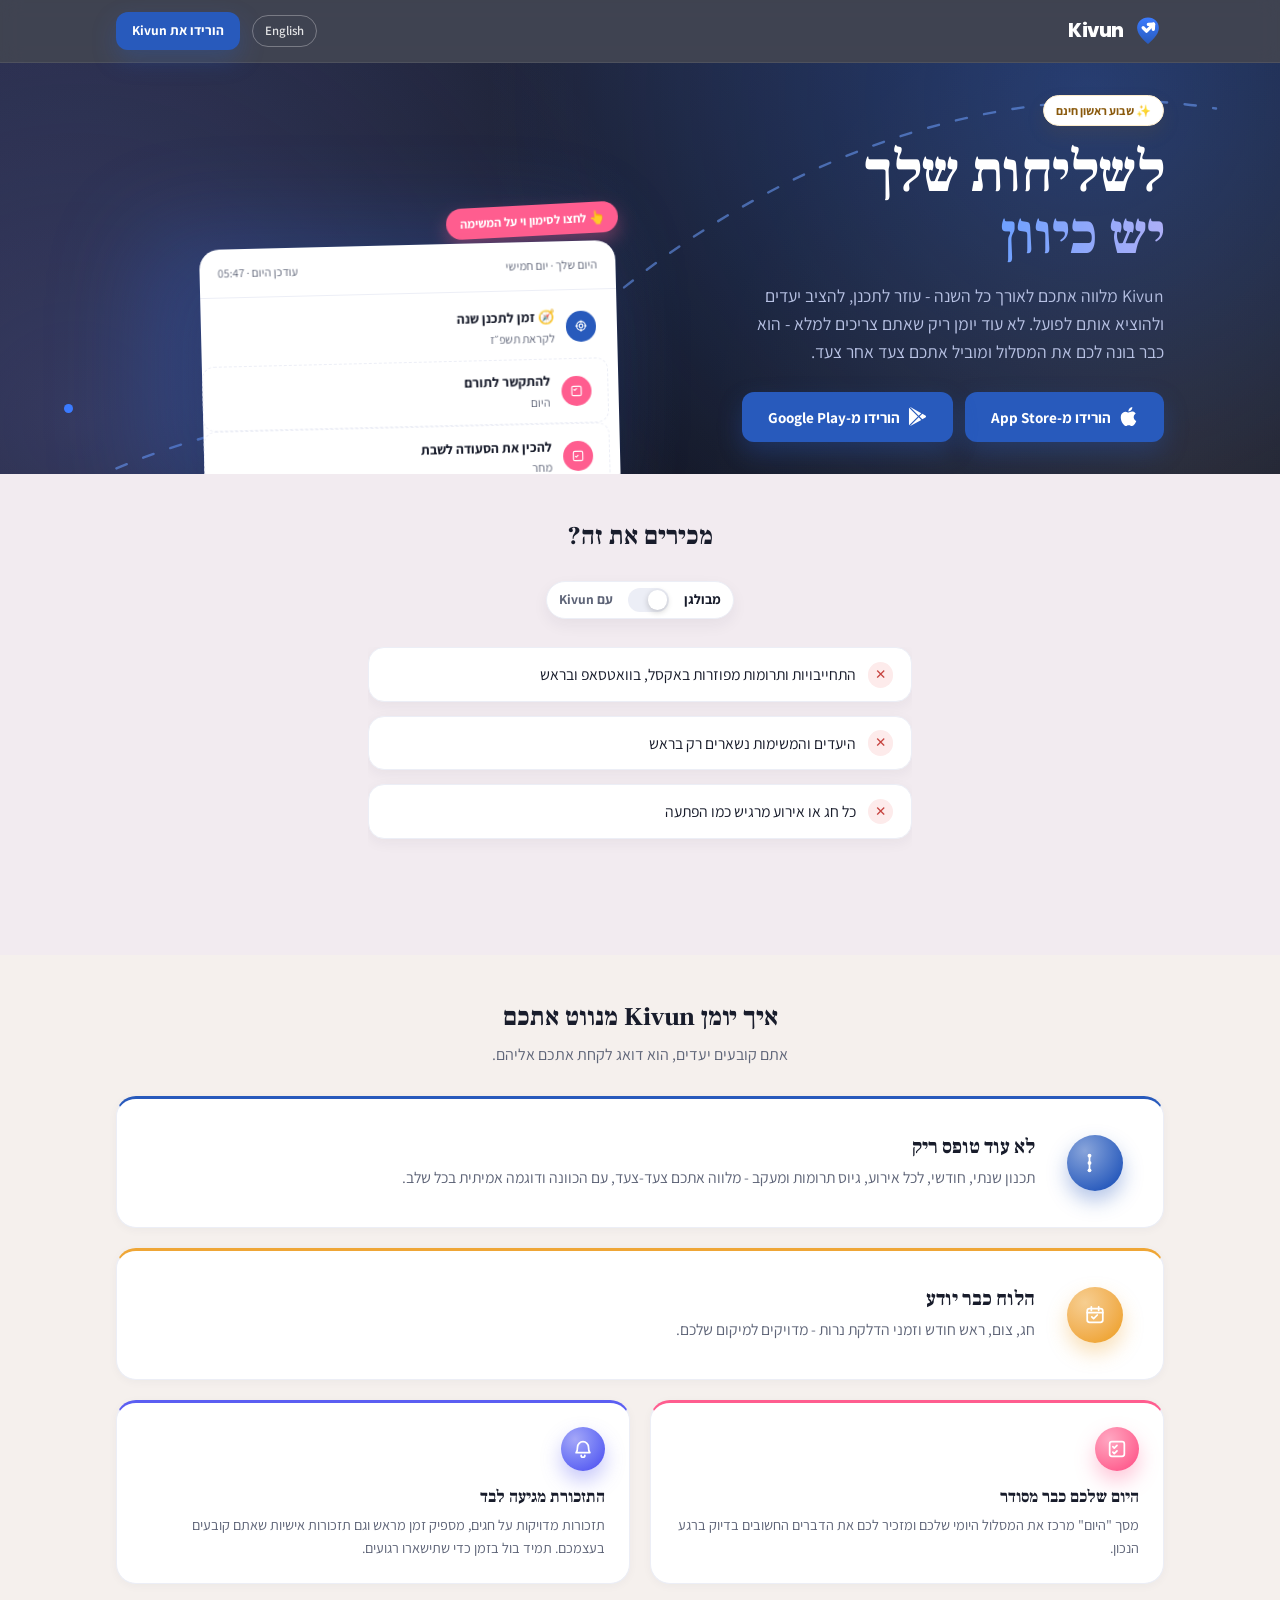
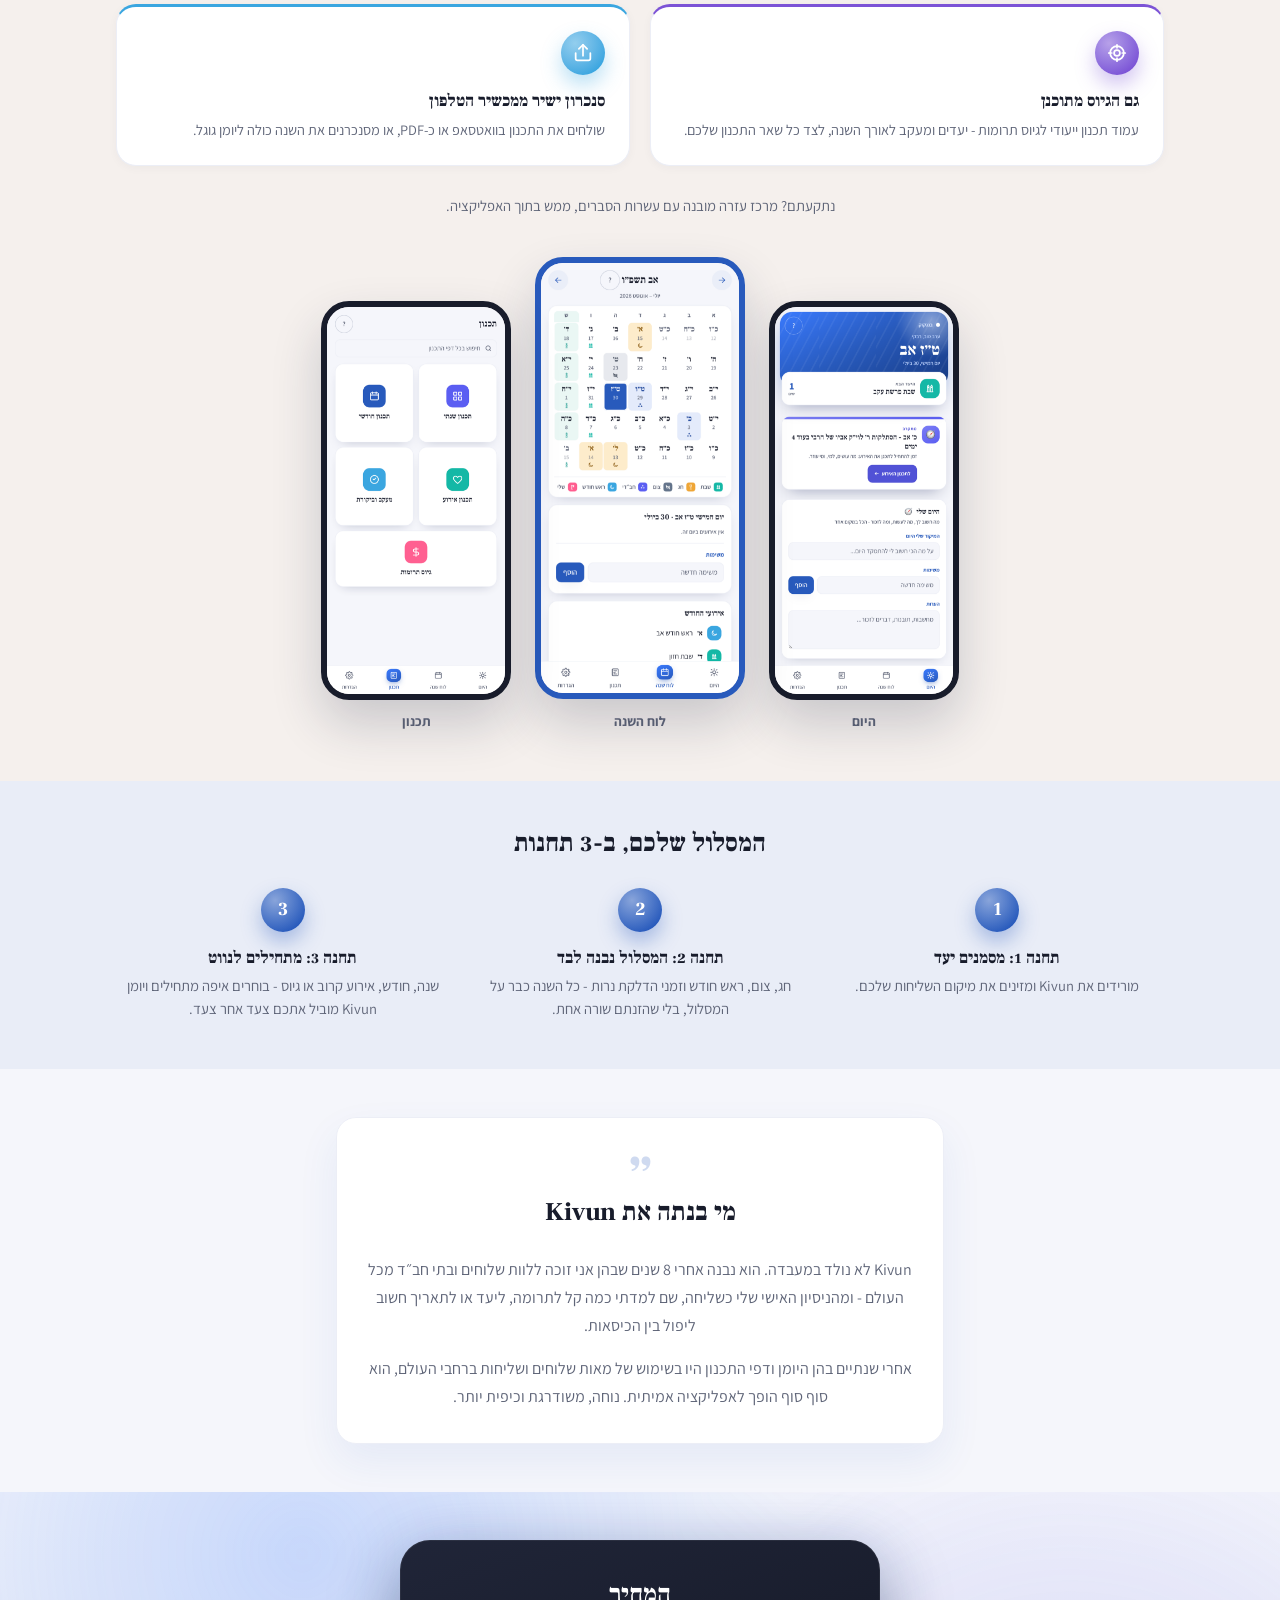
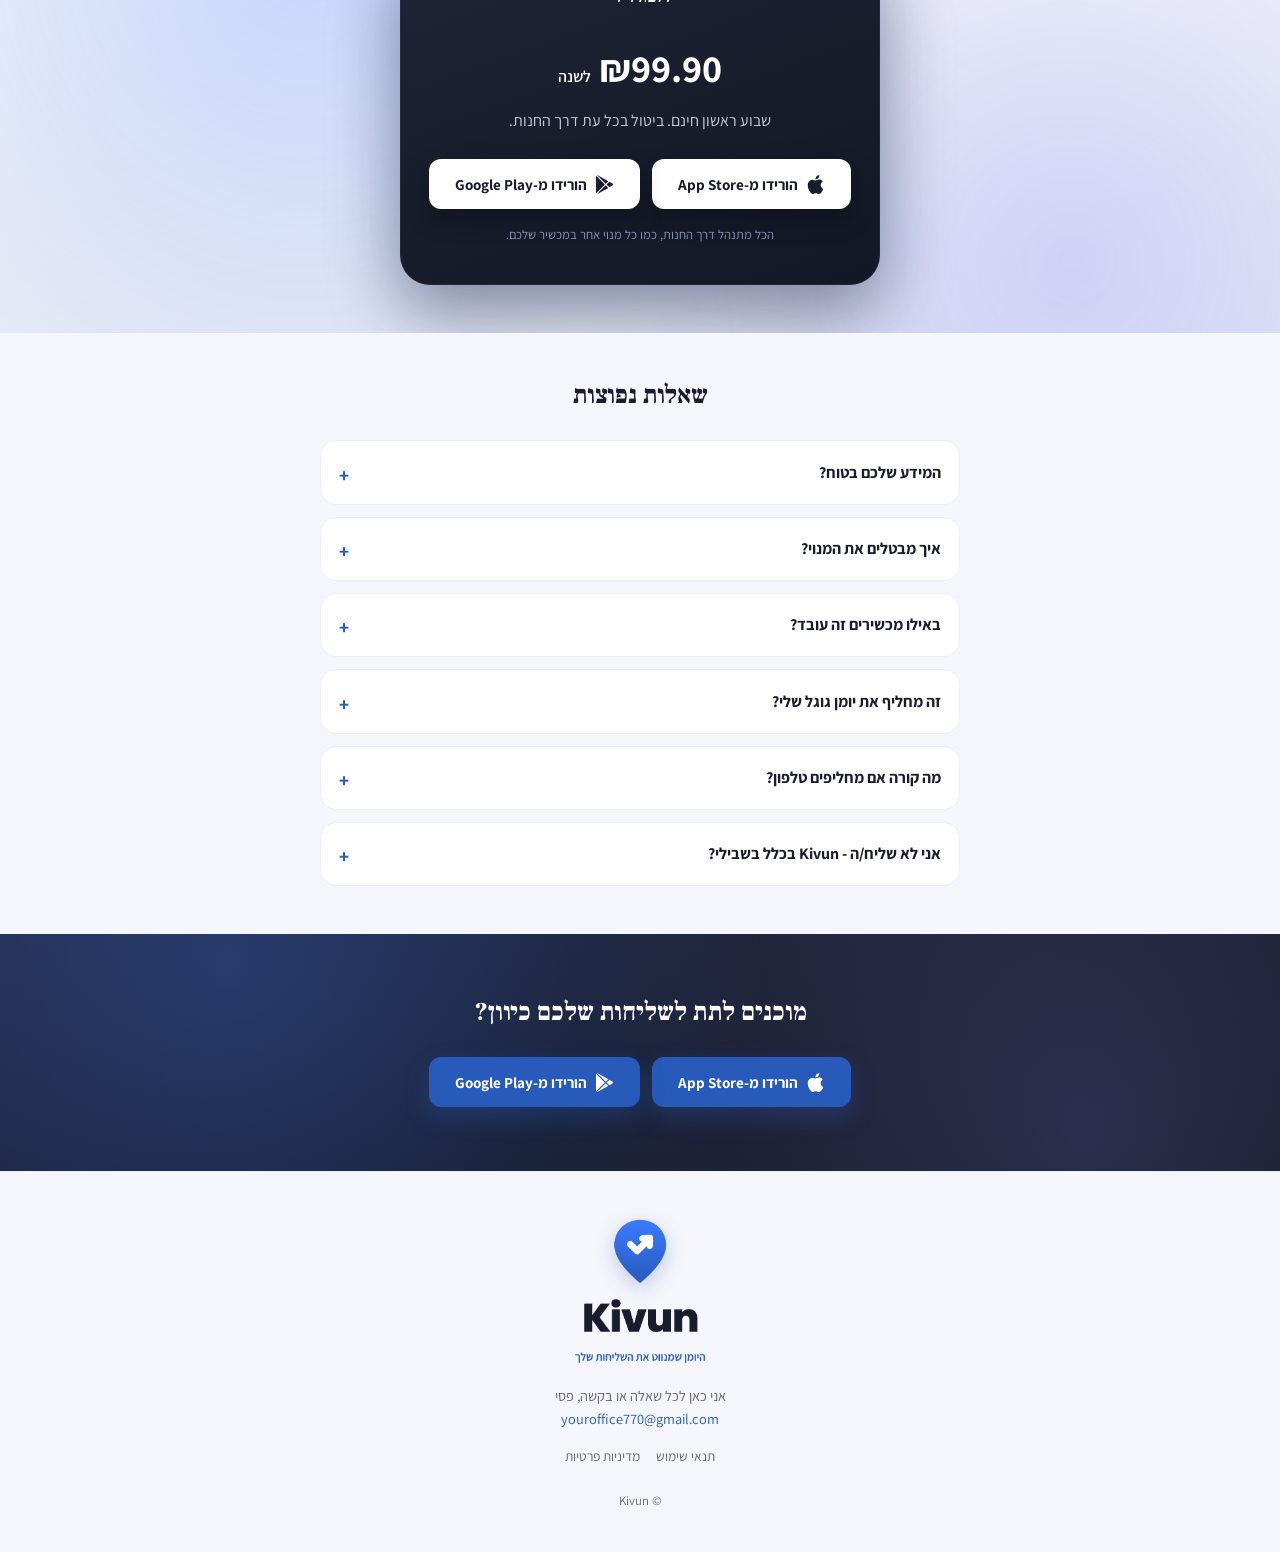
==== commit accfa71f: "Revert GA4 Measurement ID back to G-F4C3S1J7X8 (the correct one) Co-Authored-By: Claude Sonnet 5 <no" ====
--- a/index.html
+++ b/index.html
@@ -2,12 +2,12 @@
 <html lang="he" dir="rtl">
 <head>
 <!-- Google tag (gtag.js) -->
-<script async src="https://www.googletagmanager.com/gtag/js?id=G-NDCQC0539K"></script>
+<script async src="https://www.googletagmanager.com/gtag/js?id=G-F4C3S1J7X8"></script>
 <script>
   window.dataLayer = window.dataLayer || [];
   function gtag(){dataLayer.push(arguments);}
   gtag('js', new Date());
-  gtag('config', 'G-NDCQC0539K');
+  gtag('config', 'G-F4C3S1J7X8');
 </script>
 <script>document.documentElement.className += " js";</script>
 <meta charset="utf-8">
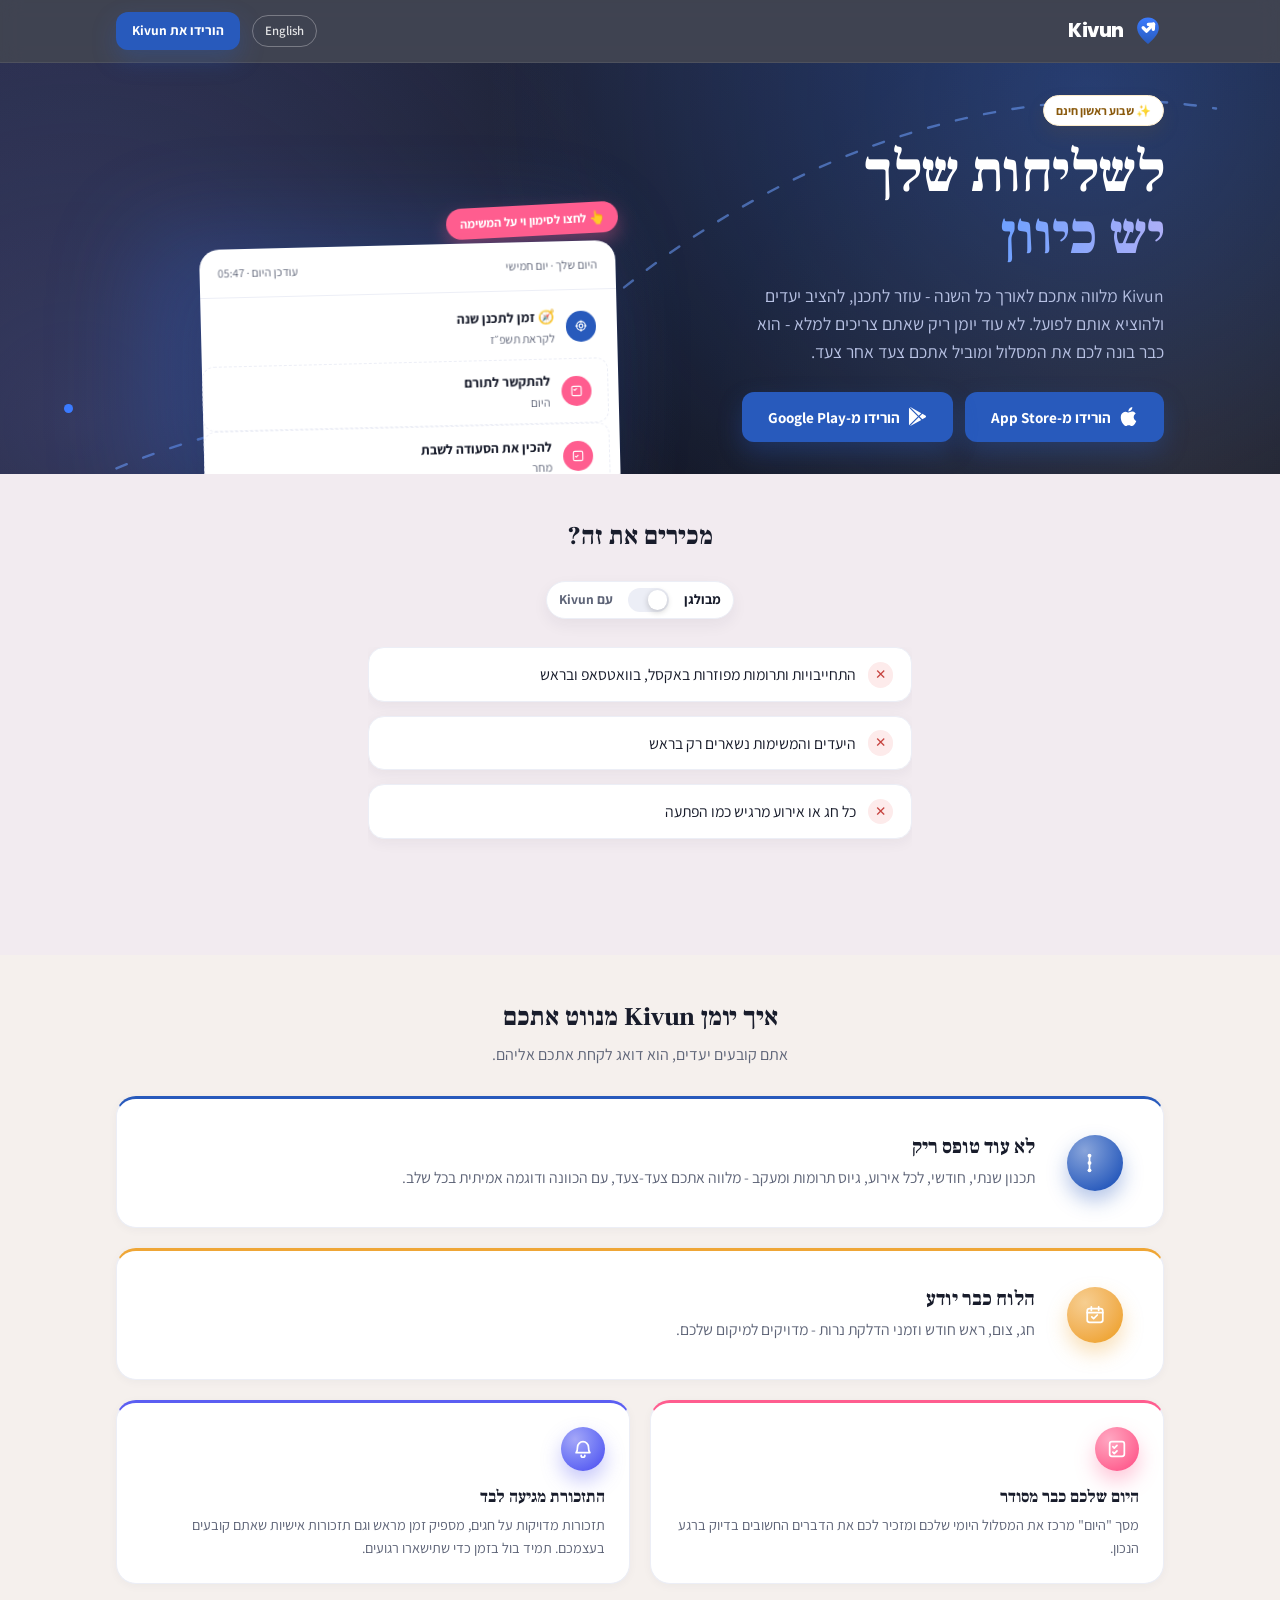
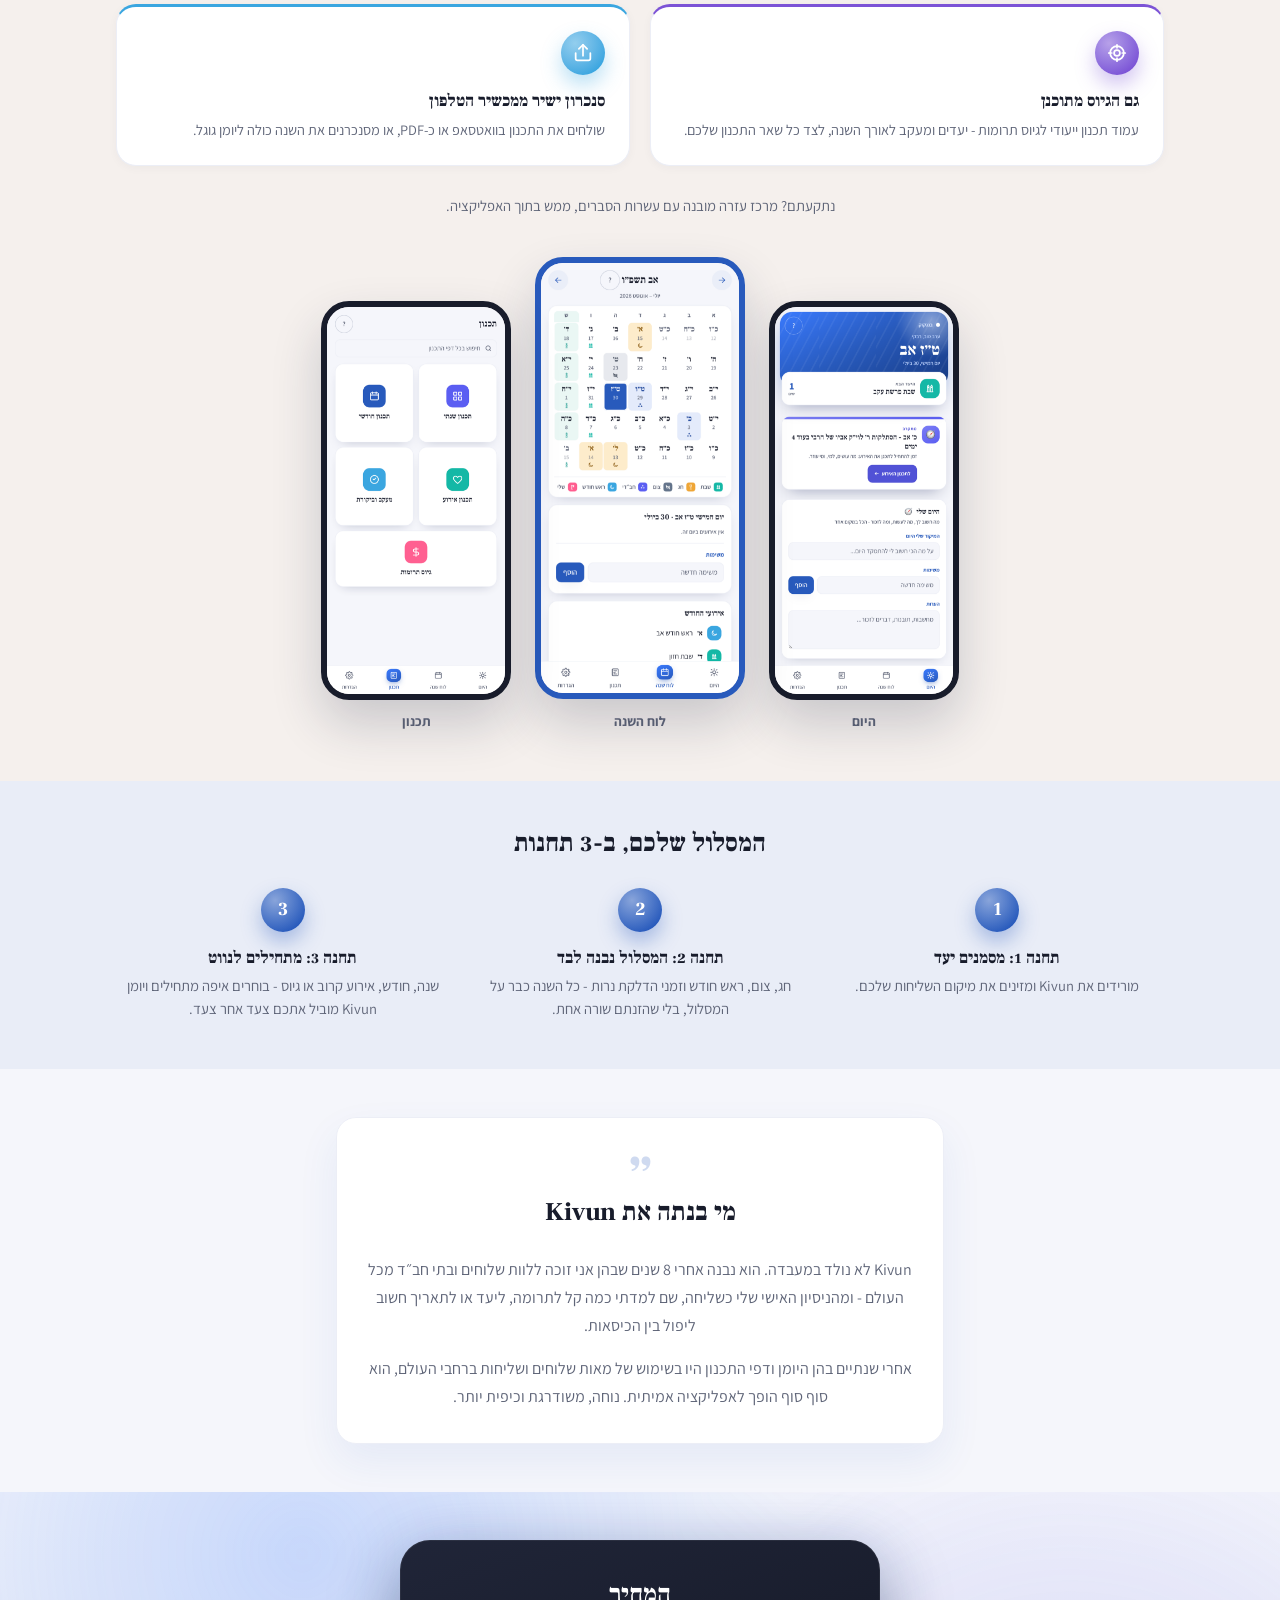
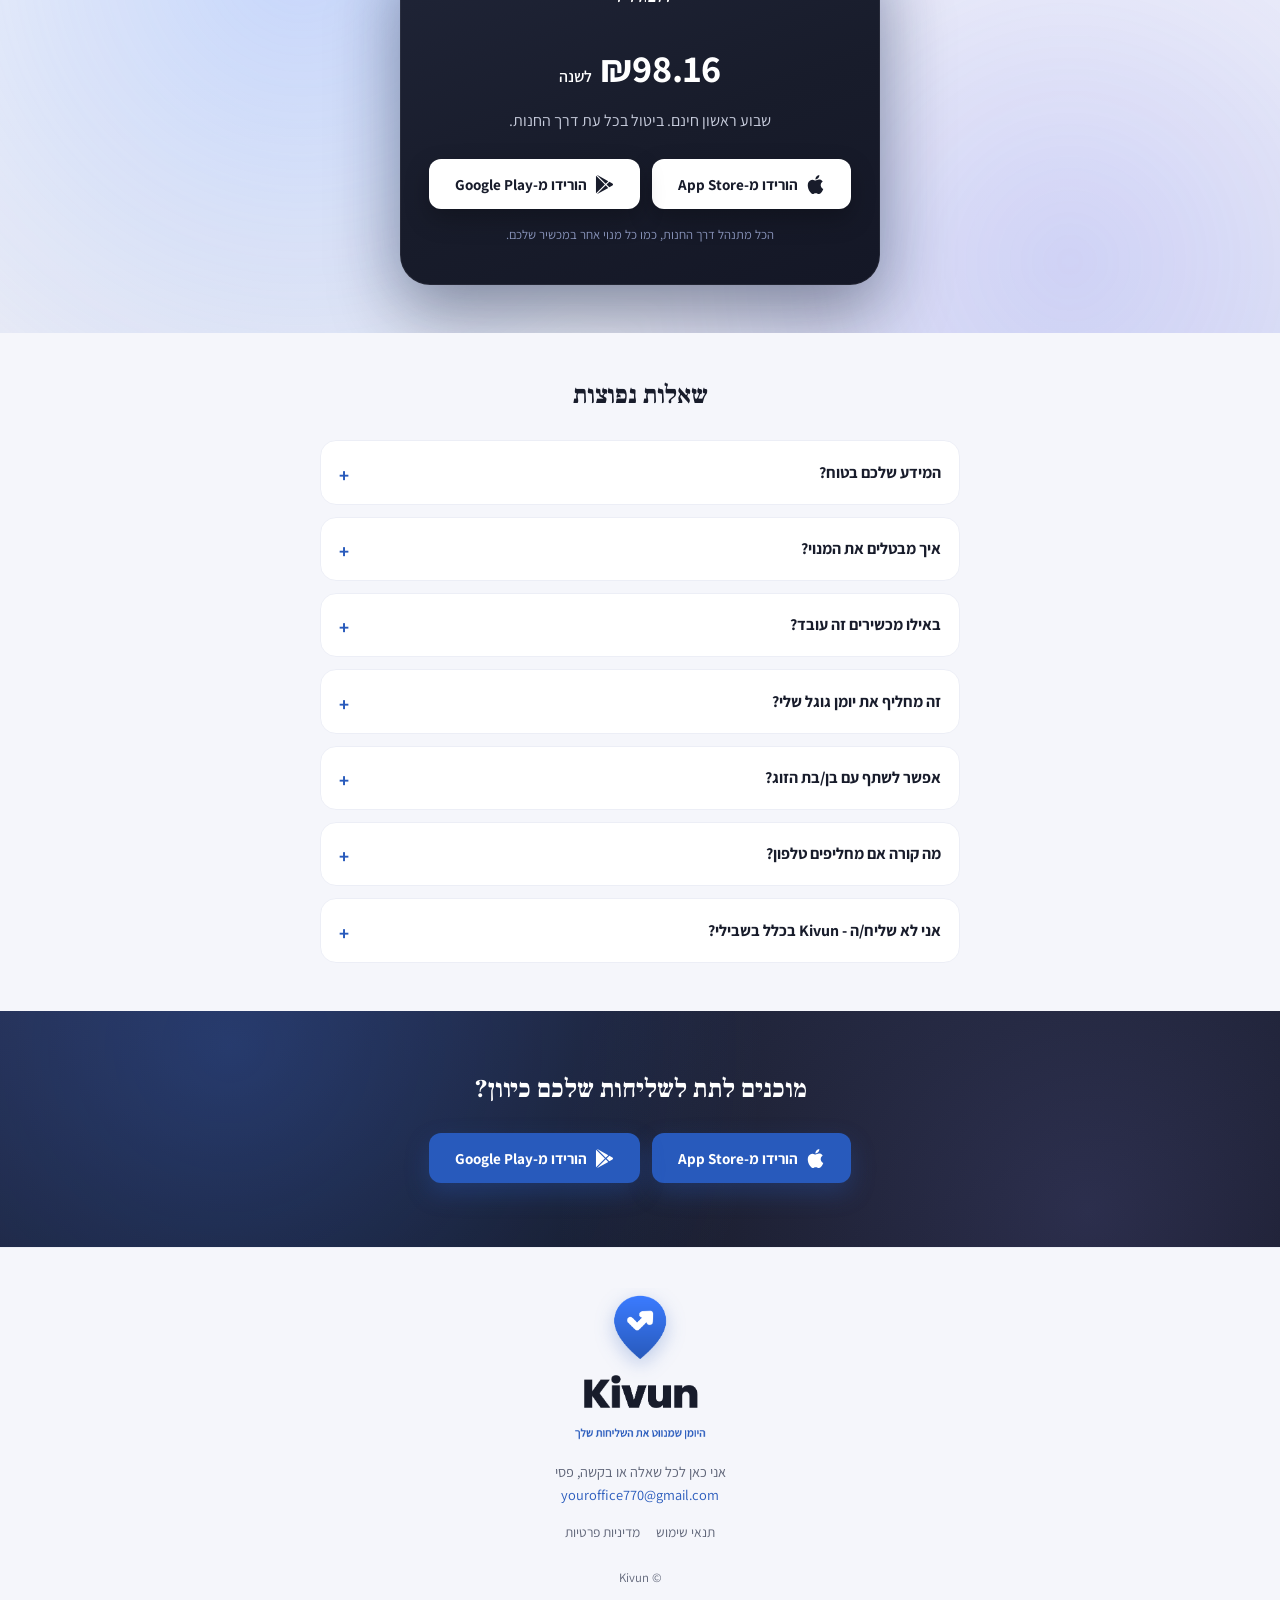
==== commit f147fa36: "Add spouse-sharing FAQ entry (both languages)" ====
--- a/index.html
+++ b/index.html
@@ -272,6 +272,10 @@
         <p>לא מחליף - מתחבר אליו. אפשר לסנכרן את כל הלוח השנתי ישר ליומן גוגל ולהמשיך להשתמש בו כרגיל.</p>
       </details>
       <details class="faq-item" data-reveal>
+        <summary>אפשר לשתף עם בן/בת הזוג?</summary>
+        <p>כל אחד/ת צריך/ה מכשיר ומנוי משלו/ה - Kivun הוא יומן אישי בלי חשבון משותף. רוצים לראות את הלוח אחד של השני? כל מכשיר יכול לסנכרן בנפרד ליומן גוגל, ומשם לשתף כמו כל יומן גוגל אחר.</p>
+      </details>
+      <details class="faq-item" data-reveal>
         <summary>מה קורה אם מחליפים טלפון?</summary>
         <p>התכנון שלכם מגובה. משחזרים את הגיבוי במכשיר החדש וממשיכים בדיוק מאיפה שעצרתם.</p>
       </details>
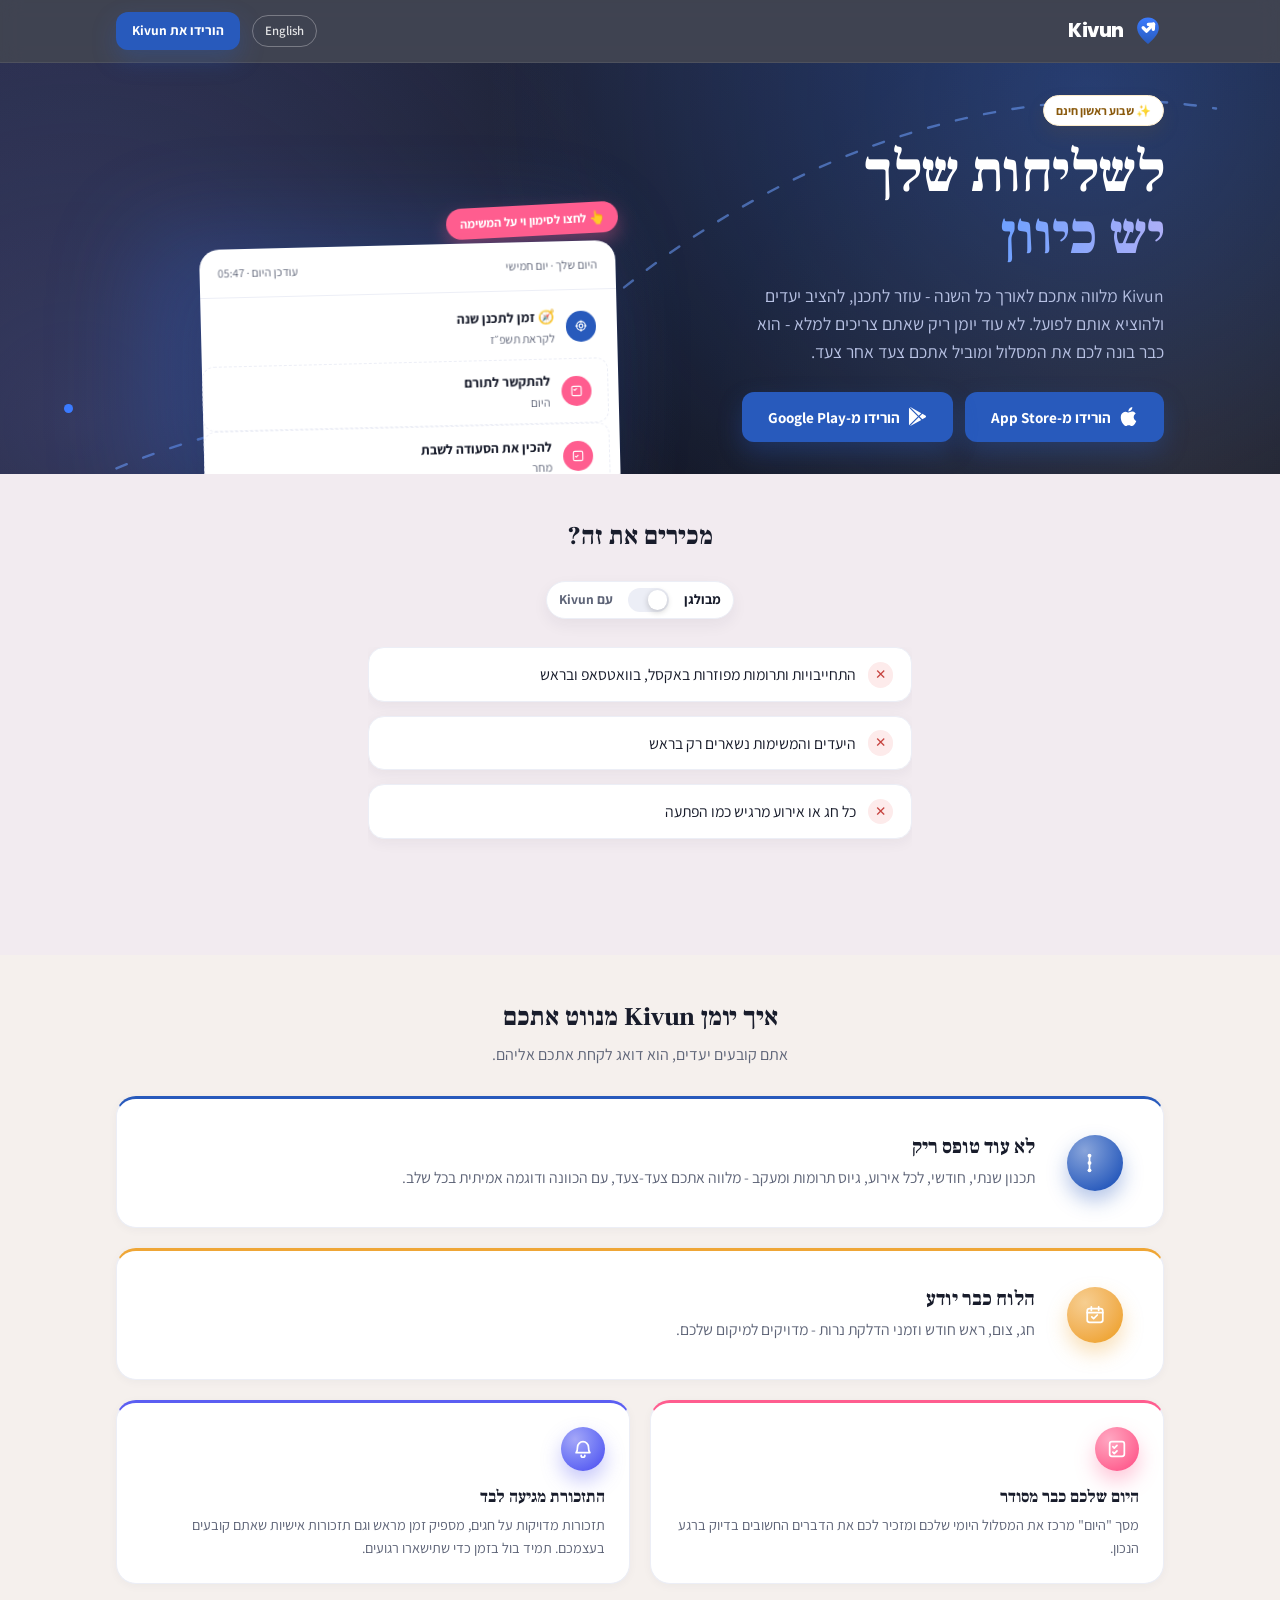
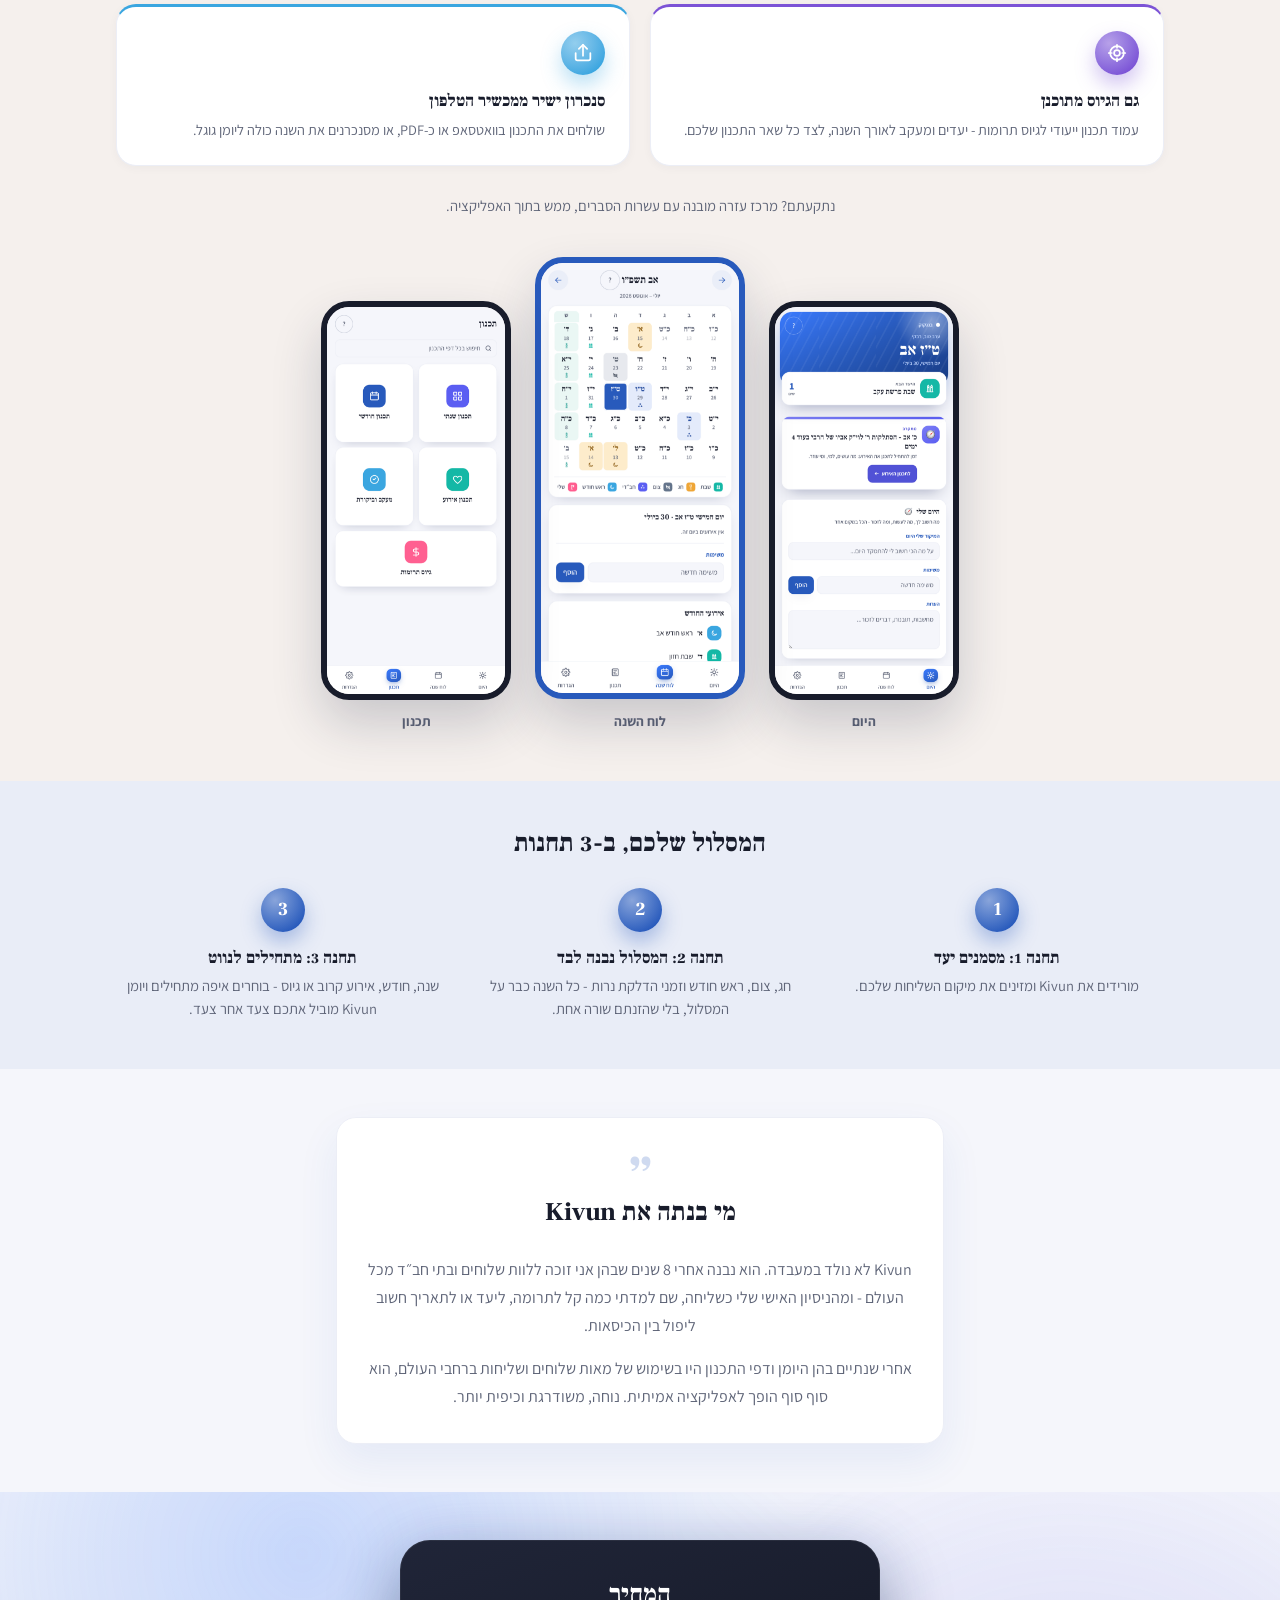
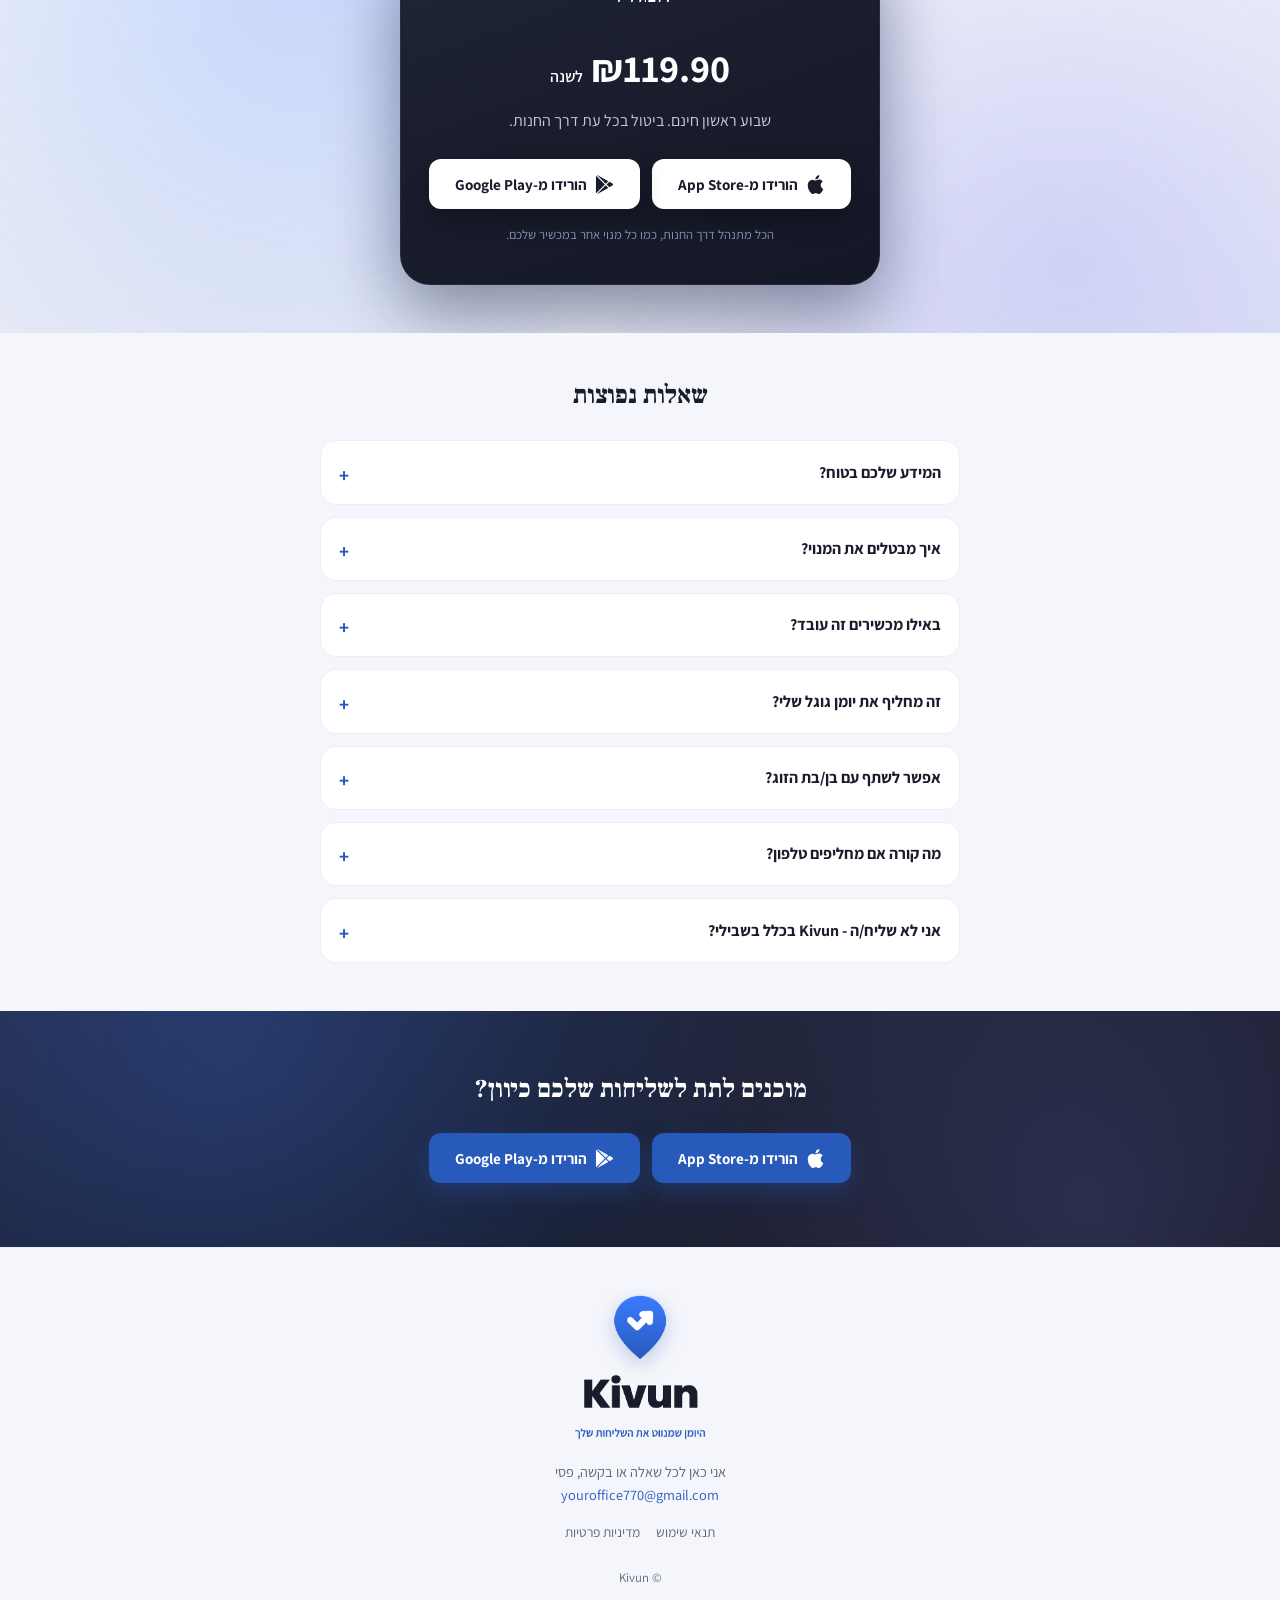
==== commit 7ade4f02: "Update subscription price to ₪119.90 (from ₪99.90) on landing page and terms" ====
--- a/index.html
+++ b/index.html
@@ -239,7 +239,7 @@
   <div class="wrap">
     <div class="pricing-card">
       <h2 class="section-title" style="color:#fff">המחיר</h2>
-      <div class="price">₪<span class="count-num" data-count-to="99.90" data-decimals="2">99.90</span> <small>לשנה</small></div>
+      <div class="price">₪<span class="count-num" data-count-to="119.90" data-decimals="2">119.90</span> <small>לשנה</small></div>
       <p>שבוע ראשון חינם. ביטול בכל עת דרך החנות.</p>
       <div class="store-row">
         <a class="btn-store" href="#app-store-pending" data-store="appstore"><svg class="store-icon" viewBox="0 0 24 24" aria-hidden="true" focusable="false"><path fill="currentColor" d="M12.152 6.896c-.948 0-2.415-1.078-3.96-1.04-2.04.027-3.91 1.183-4.961 3.014-2.117 3.675-.546 9.103 1.519 12.09 1.013 1.454 2.208 3.09 3.792 3.039 1.52-.065 2.09-.987 3.935-.987 1.831 0 2.35.987 3.96.948 1.637-.026 2.676-1.48 3.676-2.948 1.156-1.688 1.636-3.325 1.662-3.415-.039-.013-3.182-1.221-3.22-4.857-.026-3.04 2.48-4.494 2.597-4.559-1.429-2.09-3.623-2.324-4.39-2.376-2-.156-3.675 1.09-4.61 1.09zM15.53 3.83c.843-1.012 1.4-2.427 1.245-3.83-1.207.052-2.662.805-3.532 1.818-.78.896-1.454 2.338-1.273 3.714 1.338.104 2.715-.688 3.559-1.701"/></svg>הורידו מ-App Store</a>
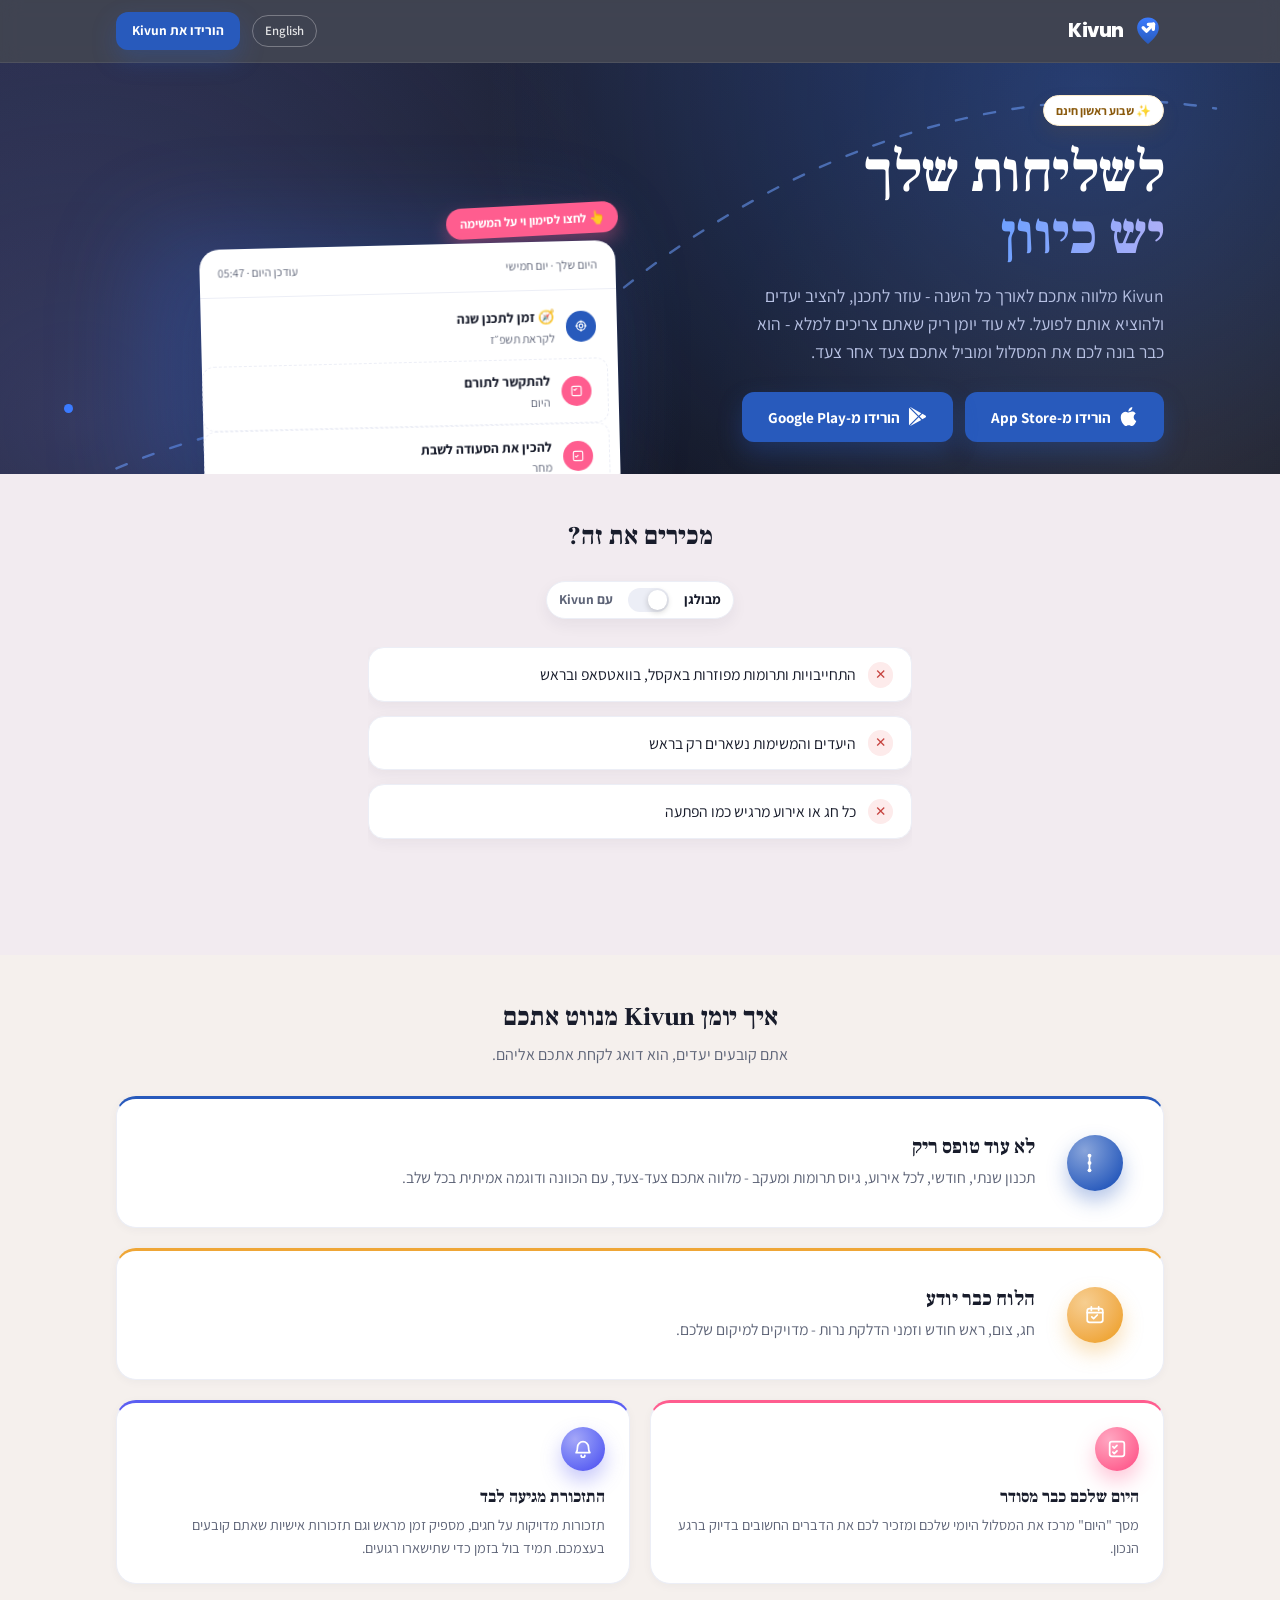
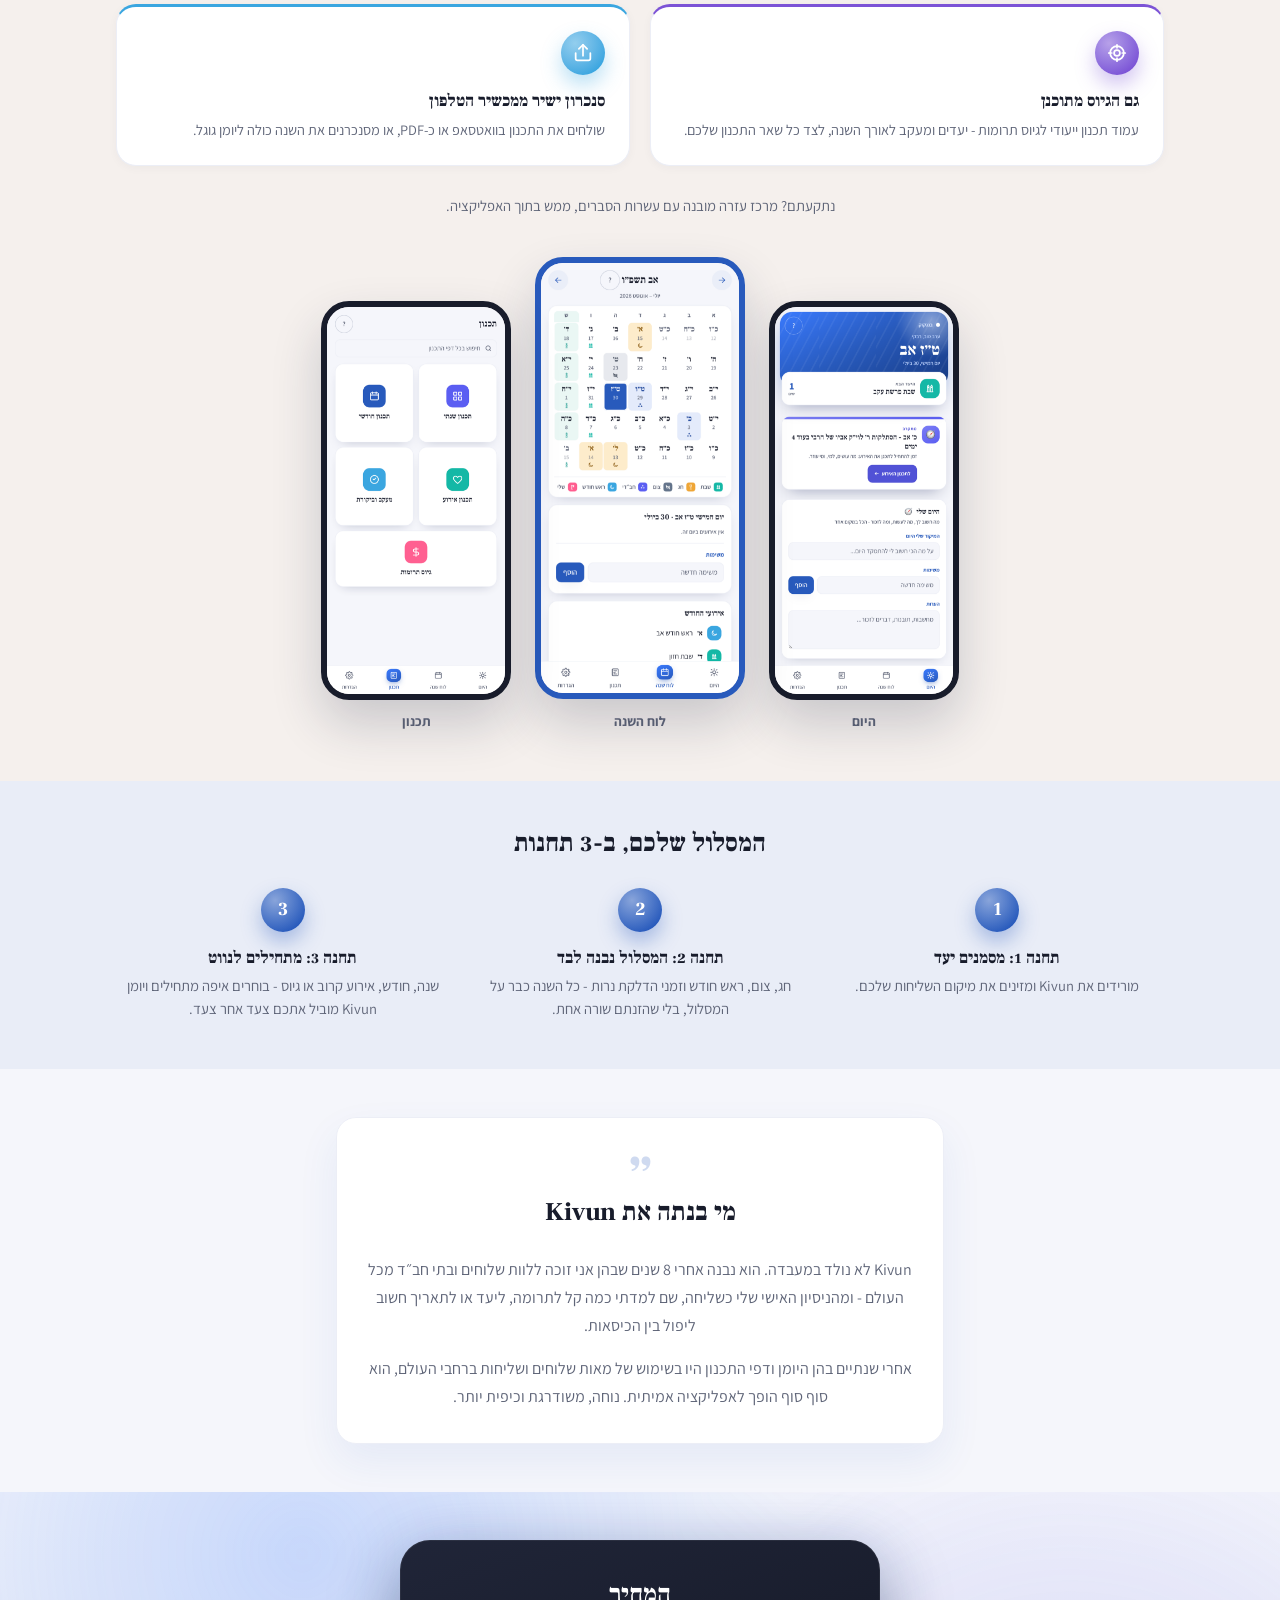
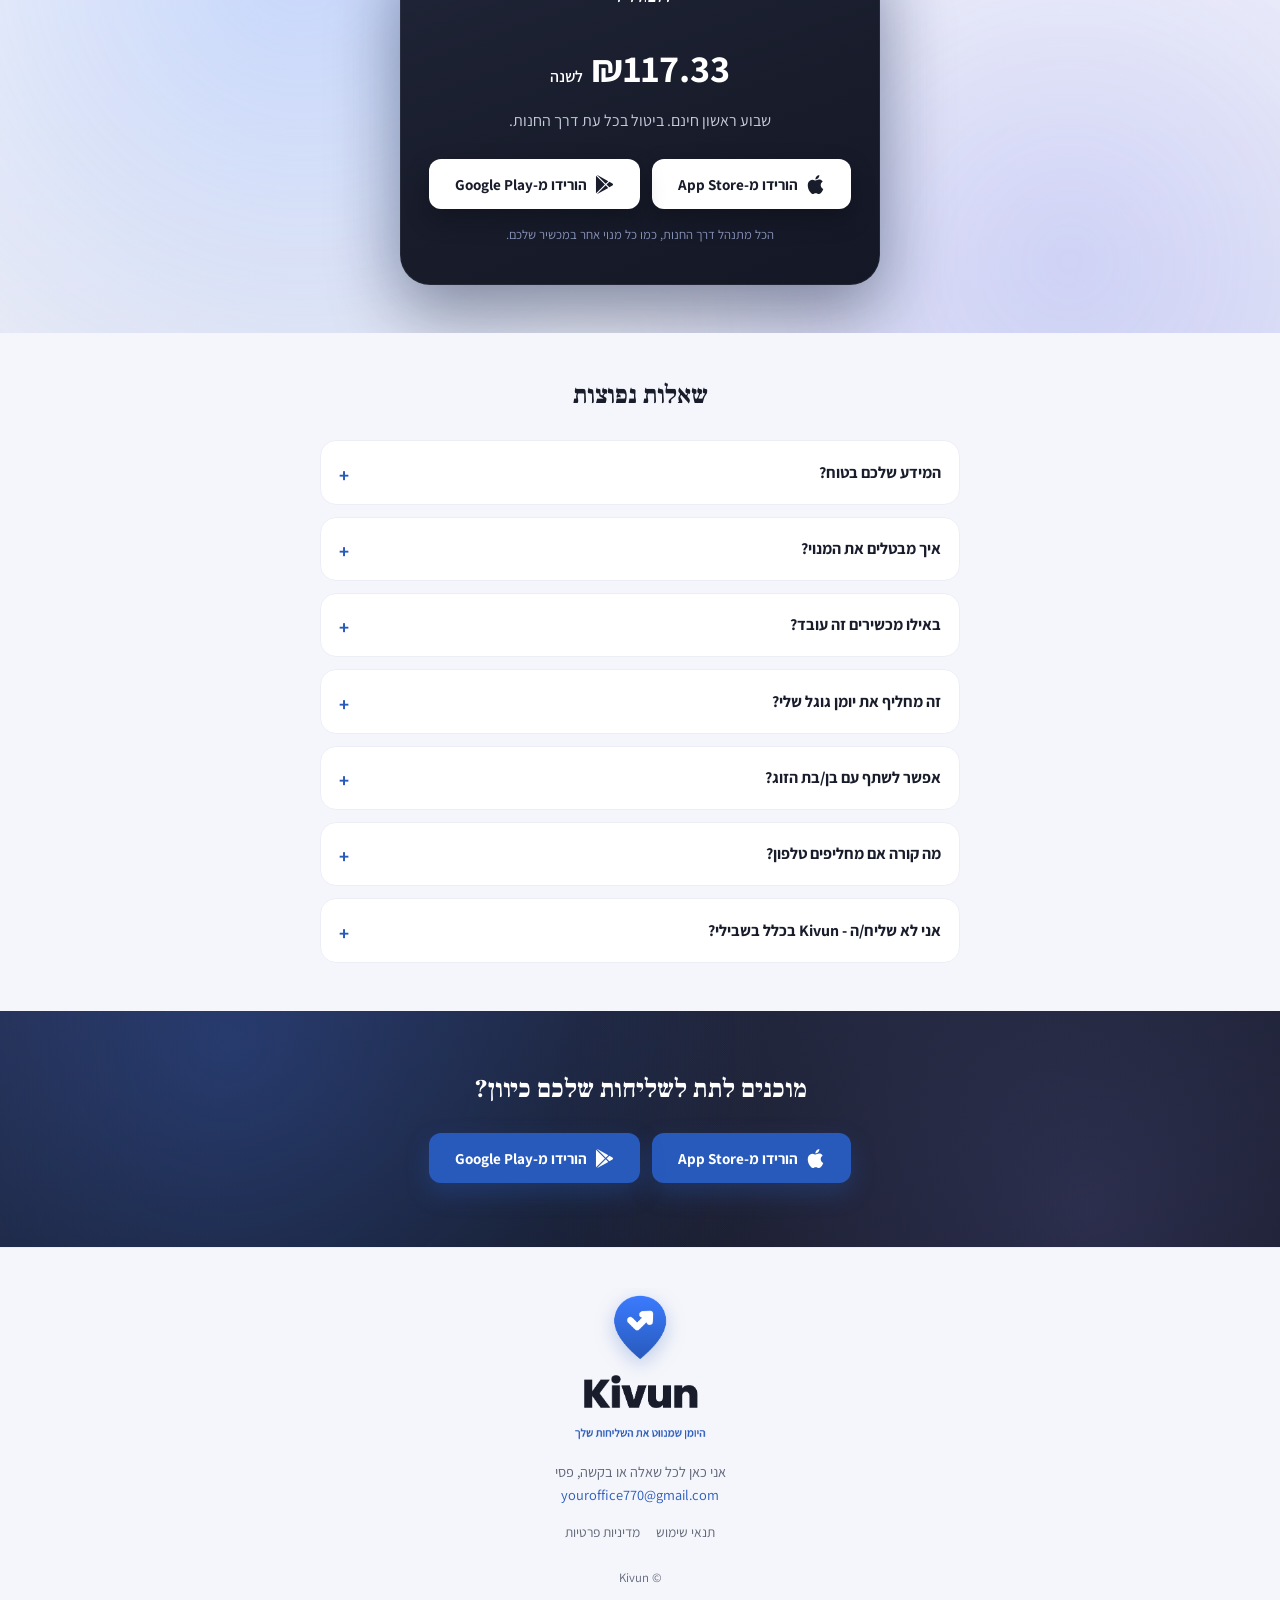
==== commit 9928f8ca: "Point Google Play button to the live store listing App Store button stays pending until iOS review c" ====
--- a/index.html
+++ b/index.html
@@ -59,7 +59,7 @@
         <!-- STORE-LINK: App Store - להחליף כשהאפליקציה מאושרת -->
         <!-- STORE-LINK: Google Play - להחליף כשהאפליקציה מאושרת -->
         <a class="btn-store" href="#app-store-pending" data-store="appstore"><svg class="store-icon" viewBox="0 0 24 24" aria-hidden="true" focusable="false"><path fill="currentColor" d="M12.152 6.896c-.948 0-2.415-1.078-3.96-1.04-2.04.027-3.91 1.183-4.961 3.014-2.117 3.675-.546 9.103 1.519 12.09 1.013 1.454 2.208 3.09 3.792 3.039 1.52-.065 2.09-.987 3.935-.987 1.831 0 2.35.987 3.96.948 1.637-.026 2.676-1.48 3.676-2.948 1.156-1.688 1.636-3.325 1.662-3.415-.039-.013-3.182-1.221-3.22-4.857-.026-3.04 2.48-4.494 2.597-4.559-1.429-2.09-3.623-2.324-4.39-2.376-2-.156-3.675 1.09-4.61 1.09zM15.53 3.83c.843-1.012 1.4-2.427 1.245-3.83-1.207.052-2.662.805-3.532 1.818-.78.896-1.454 2.338-1.273 3.714 1.338.104 2.715-.688 3.559-1.701"/></svg>הורידו מ-App Store</a>
-        <a class="btn-store" href="#google-play-pending" data-store="googleplay"><svg class="store-icon" viewBox="0 0 24 24" aria-hidden="true" focusable="false"><path fill="currentColor" d="M22.018 13.298l-3.919 2.218-3.515-3.493 3.543-3.521 3.891 2.202a1.49 1.49 0 0 1 0 2.594zM1.337.924a1.486 1.486 0 0 0-.112.568v21.017c0 .217.045.419.124.6l11.155-11.087L1.337.924zm12.207 10.065l3.258-3.238L3.45.195a1.466 1.466 0 0 0-.946-.179l11.04 10.973zm0 2.067l-11 10.933c.298.036.612-.016.906-.183l13.324-7.54-3.23-3.21z"/></svg>הורידו מ-Google Play</a>
+        <a class="btn-store" href="https://play.google.com/store/apps/details?id=com.kivunapp.app" data-store="googleplay"><svg class="store-icon" viewBox="0 0 24 24" aria-hidden="true" focusable="false"><path fill="currentColor" d="M22.018 13.298l-3.919 2.218-3.515-3.493 3.543-3.521 3.891 2.202a1.49 1.49 0 0 1 0 2.594zM1.337.924a1.486 1.486 0 0 0-.112.568v21.017c0 .217.045.419.124.6l11.155-11.087L1.337.924zm12.207 10.065l3.258-3.238L3.45.195a1.466 1.466 0 0 0-.946-.179l11.04 10.973zm0 2.067l-11 10.933c.298.036.612-.016.906-.183l13.324-7.54-3.23-3.21z"/></svg>הורידו מ-Google Play</a>
       </div>
     </div>
     <div class="hero-demo">
@@ -243,7 +243,7 @@
       <p>שבוע ראשון חינם. ביטול בכל עת דרך החנות.</p>
       <div class="store-row">
         <a class="btn-store" href="#app-store-pending" data-store="appstore"><svg class="store-icon" viewBox="0 0 24 24" aria-hidden="true" focusable="false"><path fill="currentColor" d="M12.152 6.896c-.948 0-2.415-1.078-3.96-1.04-2.04.027-3.91 1.183-4.961 3.014-2.117 3.675-.546 9.103 1.519 12.09 1.013 1.454 2.208 3.09 3.792 3.039 1.52-.065 2.09-.987 3.935-.987 1.831 0 2.35.987 3.96.948 1.637-.026 2.676-1.48 3.676-2.948 1.156-1.688 1.636-3.325 1.662-3.415-.039-.013-3.182-1.221-3.22-4.857-.026-3.04 2.48-4.494 2.597-4.559-1.429-2.09-3.623-2.324-4.39-2.376-2-.156-3.675 1.09-4.61 1.09zM15.53 3.83c.843-1.012 1.4-2.427 1.245-3.83-1.207.052-2.662.805-3.532 1.818-.78.896-1.454 2.338-1.273 3.714 1.338.104 2.715-.688 3.559-1.701"/></svg>הורידו מ-App Store</a>
-        <a class="btn-store" href="#google-play-pending" data-store="googleplay"><svg class="store-icon" viewBox="0 0 24 24" aria-hidden="true" focusable="false"><path fill="currentColor" d="M22.018 13.298l-3.919 2.218-3.515-3.493 3.543-3.521 3.891 2.202a1.49 1.49 0 0 1 0 2.594zM1.337.924a1.486 1.486 0 0 0-.112.568v21.017c0 .217.045.419.124.6l11.155-11.087L1.337.924zm12.207 10.065l3.258-3.238L3.45.195a1.466 1.466 0 0 0-.946-.179l11.04 10.973zm0 2.067l-11 10.933c.298.036.612-.016.906-.183l13.324-7.54-3.23-3.21z"/></svg>הורידו מ-Google Play</a>
+        <a class="btn-store" href="https://play.google.com/store/apps/details?id=com.kivunapp.app" data-store="googleplay"><svg class="store-icon" viewBox="0 0 24 24" aria-hidden="true" focusable="false"><path fill="currentColor" d="M22.018 13.298l-3.919 2.218-3.515-3.493 3.543-3.521 3.891 2.202a1.49 1.49 0 0 1 0 2.594zM1.337.924a1.486 1.486 0 0 0-.112.568v21.017c0 .217.045.419.124.6l11.155-11.087L1.337.924zm12.207 10.065l3.258-3.238L3.45.195a1.466 1.466 0 0 0-.946-.179l11.04 10.973zm0 2.067l-11 10.933c.298.036.612-.016.906-.183l13.324-7.54-3.23-3.21z"/></svg>הורידו מ-Google Play</a>
       </div>
       <p class="pricing-note">הכל מתנהל דרך החנות, כמו כל מנוי אחר במכשיר שלכם.</p>
     </div>
@@ -293,7 +293,7 @@
     <h2 class="section-title">מוכנים לתת לשליחות שלכם כיוון?</h2>
     <div class="store-row">
       <a class="btn-store" href="#app-store-pending" data-store="appstore"><svg class="store-icon" viewBox="0 0 24 24" aria-hidden="true" focusable="false"><path fill="currentColor" d="M12.152 6.896c-.948 0-2.415-1.078-3.96-1.04-2.04.027-3.91 1.183-4.961 3.014-2.117 3.675-.546 9.103 1.519 12.09 1.013 1.454 2.208 3.09 3.792 3.039 1.52-.065 2.09-.987 3.935-.987 1.831 0 2.35.987 3.96.948 1.637-.026 2.676-1.48 3.676-2.948 1.156-1.688 1.636-3.325 1.662-3.415-.039-.013-3.182-1.221-3.22-4.857-.026-3.04 2.48-4.494 2.597-4.559-1.429-2.09-3.623-2.324-4.39-2.376-2-.156-3.675 1.09-4.61 1.09zM15.53 3.83c.843-1.012 1.4-2.427 1.245-3.83-1.207.052-2.662.805-3.532 1.818-.78.896-1.454 2.338-1.273 3.714 1.338.104 2.715-.688 3.559-1.701"/></svg>הורידו מ-App Store</a>
-      <a class="btn-store" href="#google-play-pending" data-store="googleplay"><svg class="store-icon" viewBox="0 0 24 24" aria-hidden="true" focusable="false"><path fill="currentColor" d="M22.018 13.298l-3.919 2.218-3.515-3.493 3.543-3.521 3.891 2.202a1.49 1.49 0 0 1 0 2.594zM1.337.924a1.486 1.486 0 0 0-.112.568v21.017c0 .217.045.419.124.6l11.155-11.087L1.337.924zm12.207 10.065l3.258-3.238L3.45.195a1.466 1.466 0 0 0-.946-.179l11.04 10.973zm0 2.067l-11 10.933c.298.036.612-.016.906-.183l13.324-7.54-3.23-3.21z"/></svg>הורידו מ-Google Play</a>
+      <a class="btn-store" href="https://play.google.com/store/apps/details?id=com.kivunapp.app" data-store="googleplay"><svg class="store-icon" viewBox="0 0 24 24" aria-hidden="true" focusable="false"><path fill="currentColor" d="M22.018 13.298l-3.919 2.218-3.515-3.493 3.543-3.521 3.891 2.202a1.49 1.49 0 0 1 0 2.594zM1.337.924a1.486 1.486 0 0 0-.112.568v21.017c0 .217.045.419.124.6l11.155-11.087L1.337.924zm12.207 10.065l3.258-3.238L3.45.195a1.466 1.466 0 0 0-.946-.179l11.04 10.973zm0 2.067l-11 10.933c.298.036.612-.016.906-.183l13.324-7.54-3.23-3.21z"/></svg>הורידו מ-Google Play</a>
     </div>
   </div>
 </section>
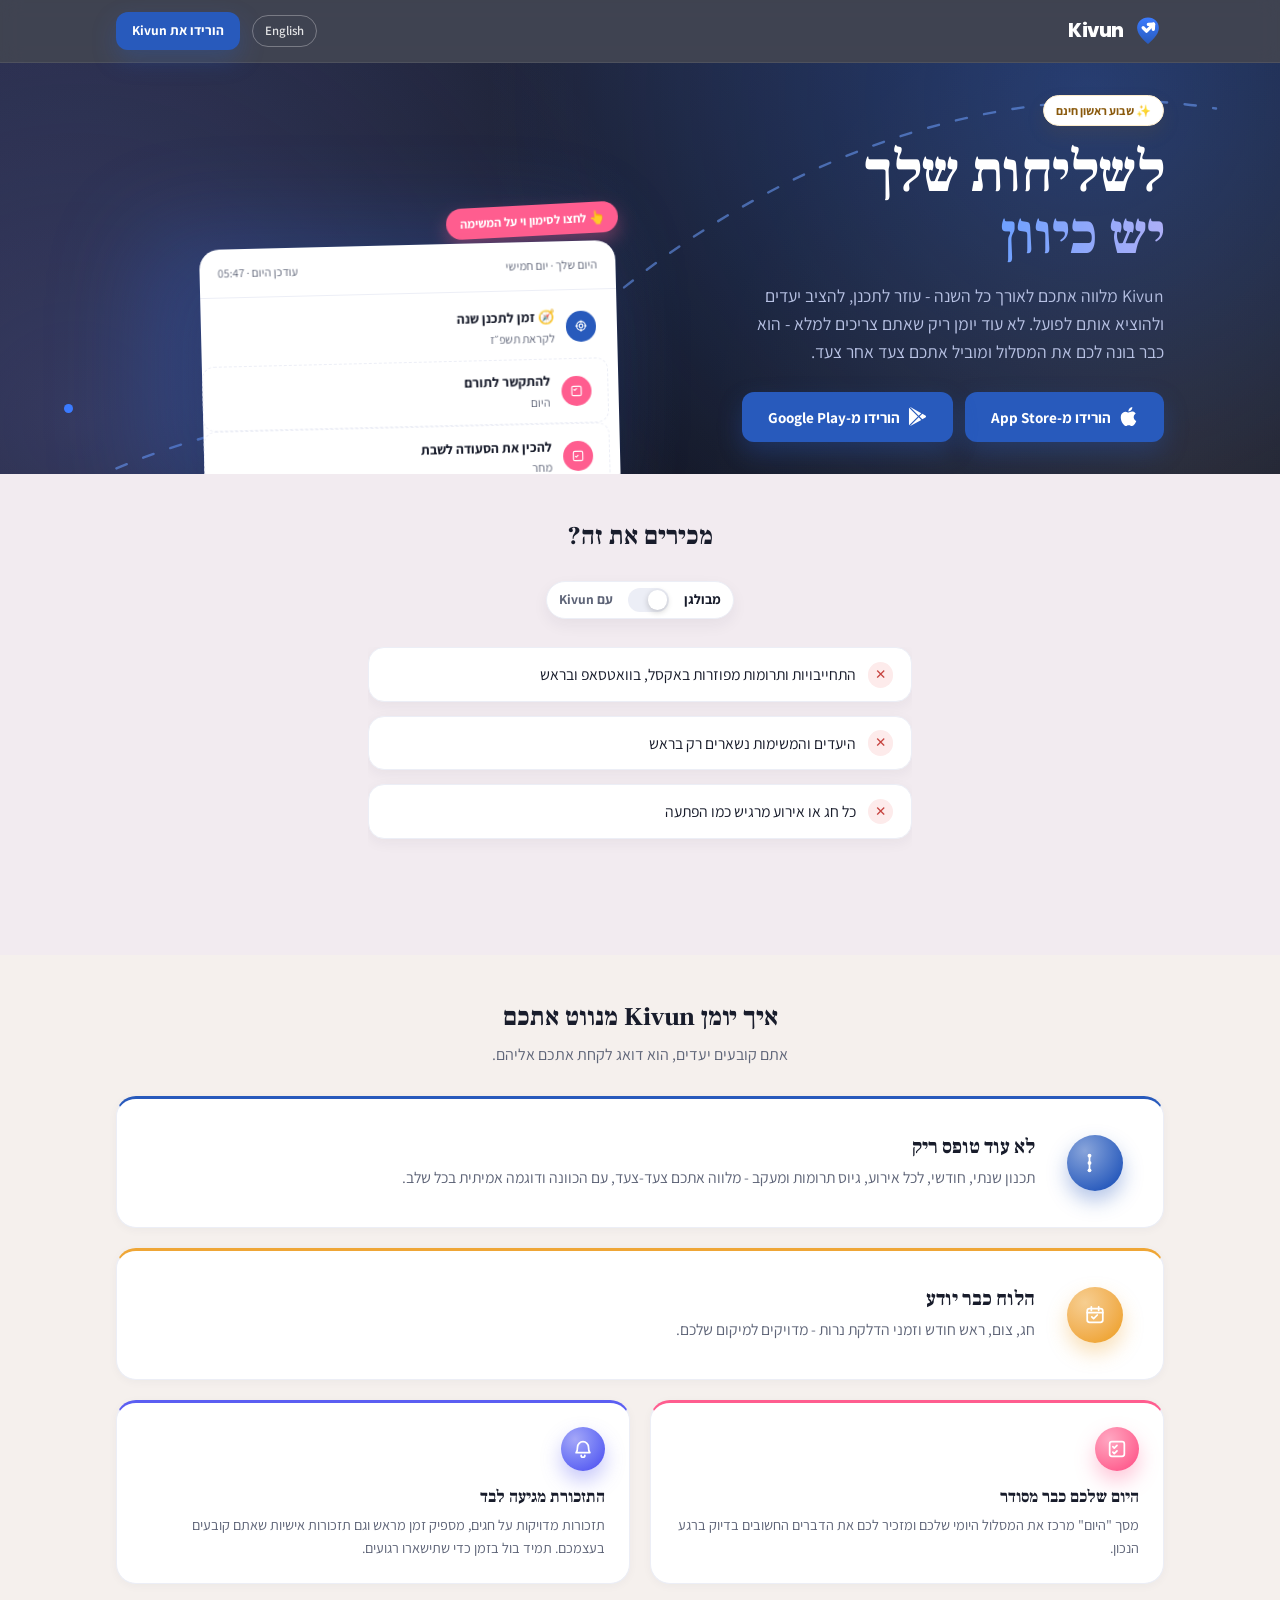
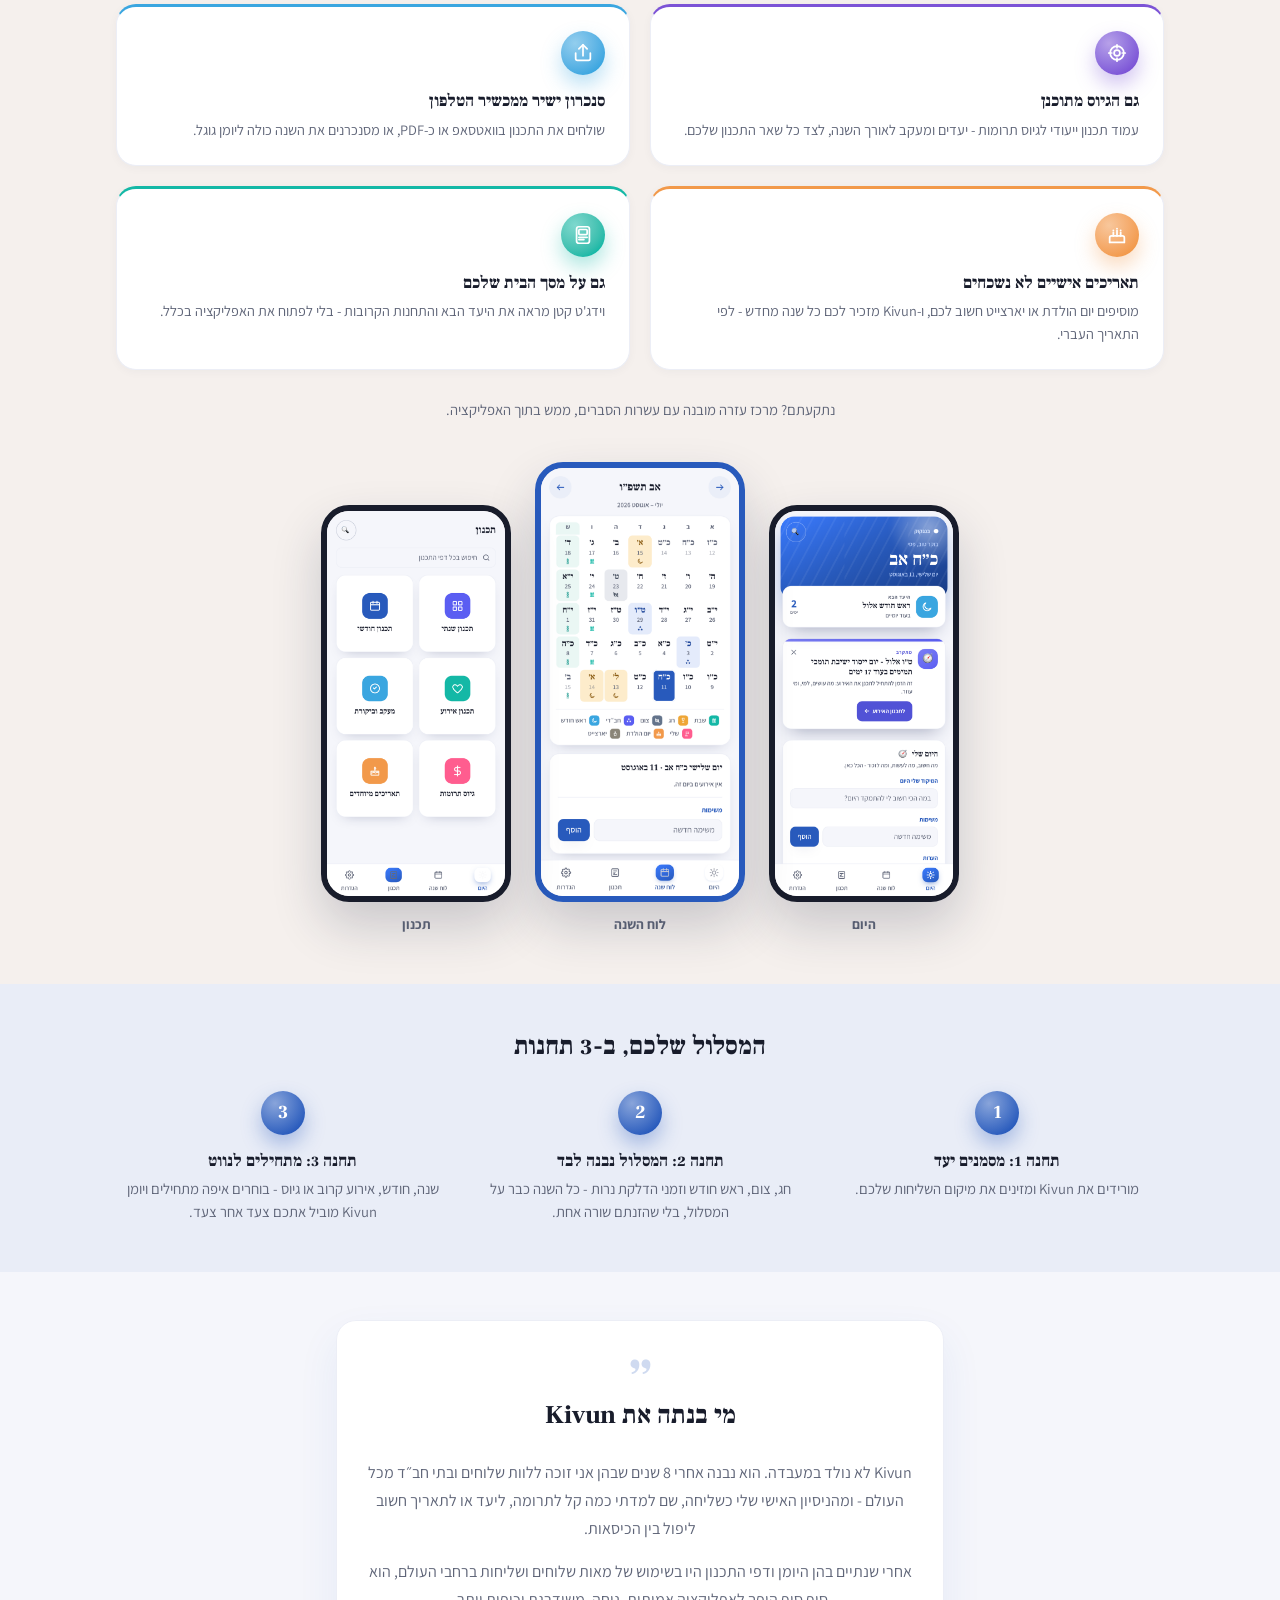
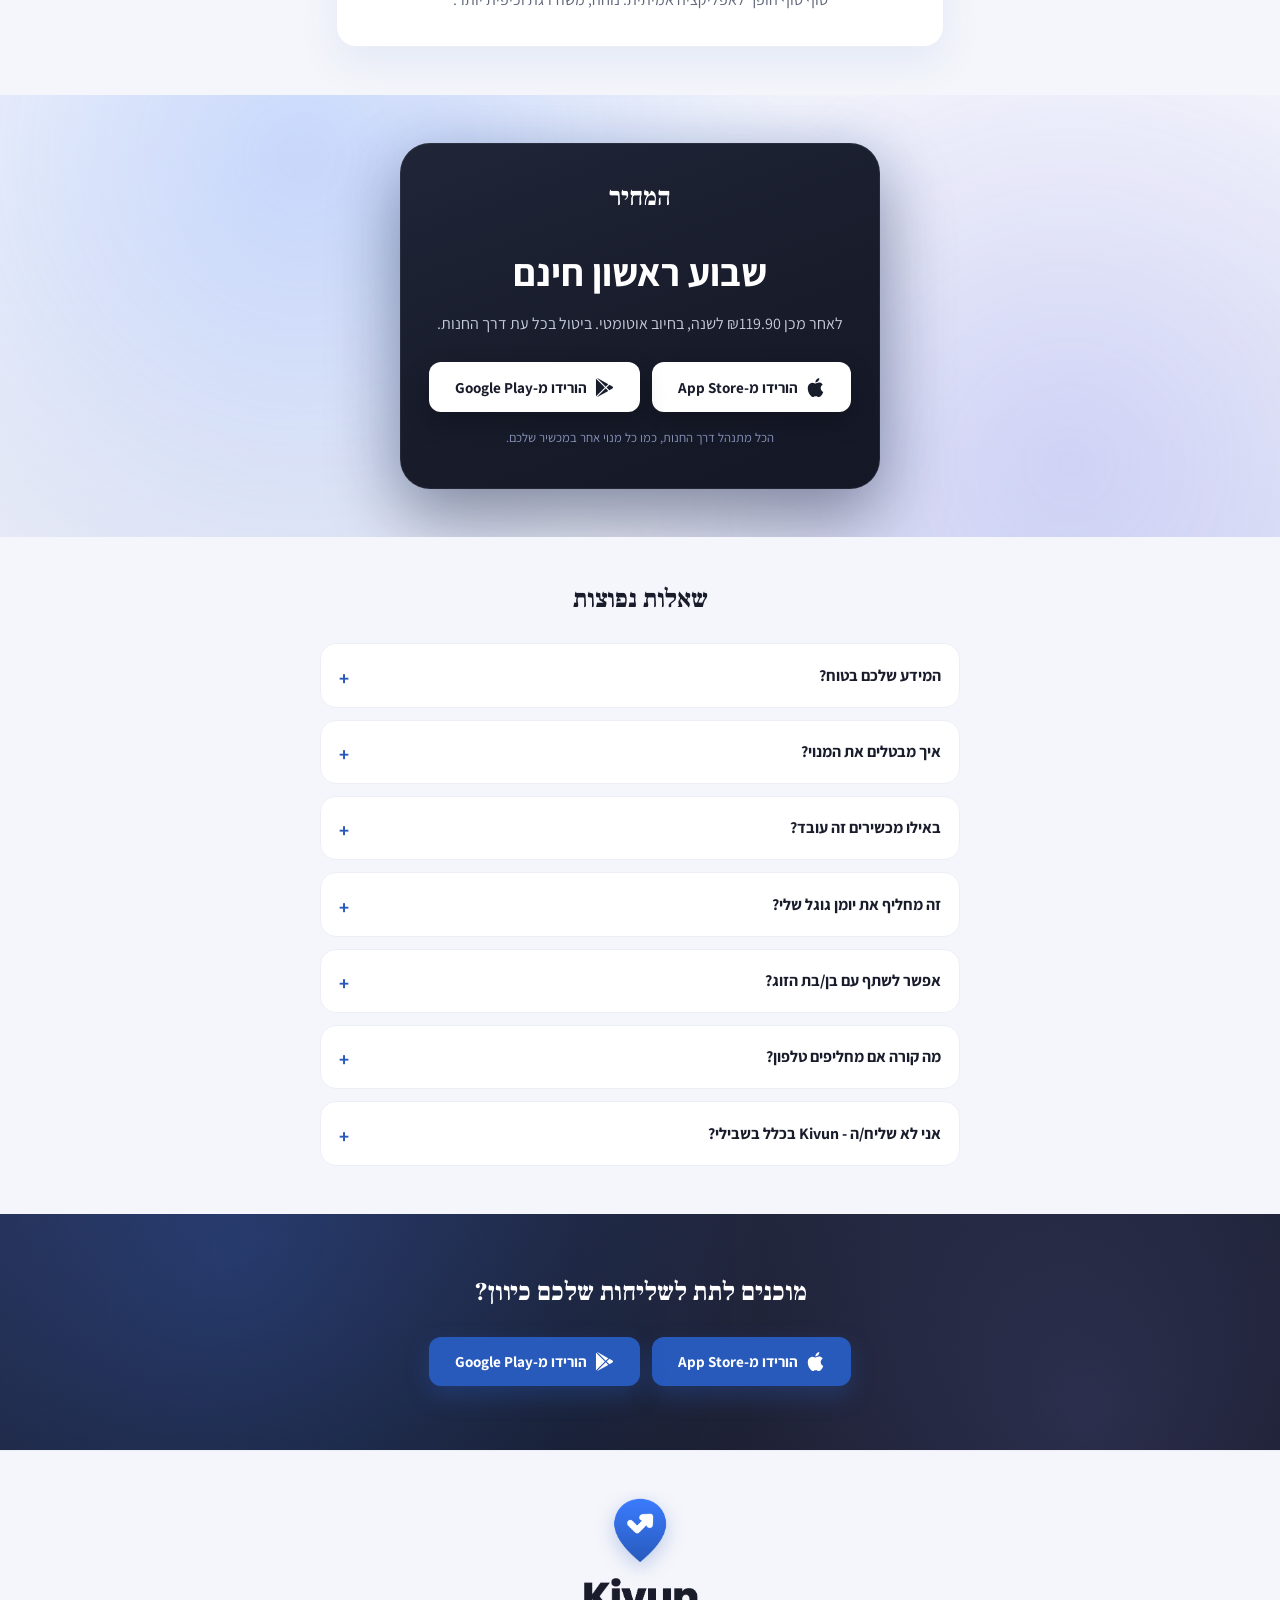
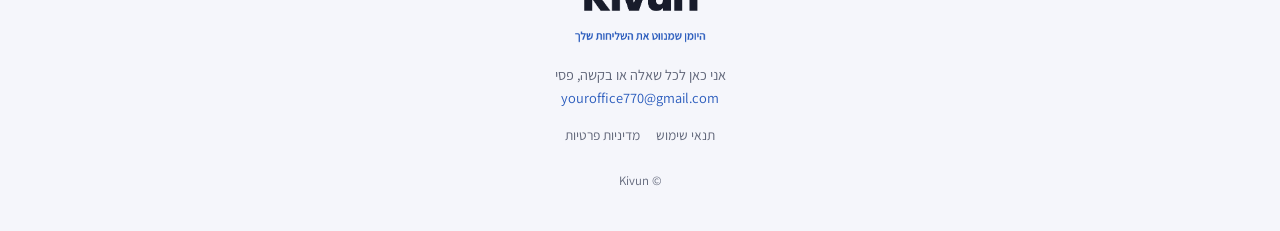
==== commit 61483dd1: "Fix dead App Store links, refresh screenshots, unify pricing hierarchy, add widget/special-dates car" ====
--- a/index.html
+++ b/index.html
@@ -56,9 +56,7 @@
       <h1><span class="hero-word hero-word-1">לשליחות שלך</span><br><span class="hero-word hero-word-2">יש כיוון</span></h1>
       <p class="hero-sub">Kivun מלווה אתכם לאורך כל השנה - עוזר לתכנן, להציב יעדים ולהוציא אותם לפועל. לא עוד יומן ריק שאתם צריכים למלא - הוא כבר בונה לכם את המסלול ומוביל אתכם צעד אחר צעד.</p>
       <div class="store-row" id="hero-stores">
-        <!-- STORE-LINK: App Store - להחליף כשהאפליקציה מאושרת -->
-        <!-- STORE-LINK: Google Play - להחליף כשהאפליקציה מאושרת -->
-        <a class="btn-store" href="#app-store-pending" data-store="appstore"><svg class="store-icon" viewBox="0 0 24 24" aria-hidden="true" focusable="false"><path fill="currentColor" d="M12.152 6.896c-.948 0-2.415-1.078-3.96-1.04-2.04.027-3.91 1.183-4.961 3.014-2.117 3.675-.546 9.103 1.519 12.09 1.013 1.454 2.208 3.09 3.792 3.039 1.52-.065 2.09-.987 3.935-.987 1.831 0 2.35.987 3.96.948 1.637-.026 2.676-1.48 3.676-2.948 1.156-1.688 1.636-3.325 1.662-3.415-.039-.013-3.182-1.221-3.22-4.857-.026-3.04 2.48-4.494 2.597-4.559-1.429-2.09-3.623-2.324-4.39-2.376-2-.156-3.675 1.09-4.61 1.09zM15.53 3.83c.843-1.012 1.4-2.427 1.245-3.83-1.207.052-2.662.805-3.532 1.818-.78.896-1.454 2.338-1.273 3.714 1.338.104 2.715-.688 3.559-1.701"/></svg>הורידו מ-App Store</a>
+        <a class="btn-store" href="https://apps.apple.com/app/id6795381832" data-store="appstore"><svg class="store-icon" viewBox="0 0 24 24" aria-hidden="true" focusable="false"><path fill="currentColor" d="M12.152 6.896c-.948 0-2.415-1.078-3.96-1.04-2.04.027-3.91 1.183-4.961 3.014-2.117 3.675-.546 9.103 1.519 12.09 1.013 1.454 2.208 3.09 3.792 3.039 1.52-.065 2.09-.987 3.935-.987 1.831 0 2.35.987 3.96.948 1.637-.026 2.676-1.48 3.676-2.948 1.156-1.688 1.636-3.325 1.662-3.415-.039-.013-3.182-1.221-3.22-4.857-.026-3.04 2.48-4.494 2.597-4.559-1.429-2.09-3.623-2.324-4.39-2.376-2-.156-3.675 1.09-4.61 1.09zM15.53 3.83c.843-1.012 1.4-2.427 1.245-3.83-1.207.052-2.662.805-3.532 1.818-.78.896-1.454 2.338-1.273 3.714 1.338.104 2.715-.688 3.559-1.701"/></svg>הורידו מ-App Store</a>
         <a class="btn-store" href="https://play.google.com/store/apps/details?id=com.kivunapp.app" data-store="googleplay"><svg class="store-icon" viewBox="0 0 24 24" aria-hidden="true" focusable="false"><path fill="currentColor" d="M22.018 13.298l-3.919 2.218-3.515-3.493 3.543-3.521 3.891 2.202a1.49 1.49 0 0 1 0 2.594zM1.337.924a1.486 1.486 0 0 0-.112.568v21.017c0 .217.045.419.124.6l11.155-11.087L1.337.924zm12.207 10.065l3.258-3.238L3.45.195a1.466 1.466 0 0 0-.946-.179l11.04 10.973zm0 2.067l-11 10.933c.298.036.612-.016.906-.183l13.324-7.54-3.23-3.21z"/></svg>הורידו מ-Google Play</a>
       </div>
     </div>
@@ -179,19 +177,37 @@
         <h3>סנכרון ישיר ממכשיר הטלפון</h3>
         <p>שולחים את התכנון בוואטסאפ או כ-PDF, או מסנכרנים את השנה כולה ליומן גוגל.</p>
       </div>
+      <div class="how-card" data-reveal>
+        <span class="how-icon how-icon--birthday">
+          <svg viewBox="0 0 24 24" width="22" height="22" fill="none" stroke="#fff" stroke-width="1.9" stroke-linecap="round" stroke-linejoin="round" aria-hidden="true">
+            <path d="M4 20v-5a2 2 0 012-2h12a2 2 0 012 2v5"/><path d="M4 20h16"/><path d="M8 13V9M12 13V7M16 13V9"/><circle cx="8" cy="7" r="1" fill="#fff" stroke="none"/><circle cx="12" cy="5" r="1" fill="#fff" stroke="none"/><circle cx="16" cy="7" r="1" fill="#fff" stroke="none"/>
+          </svg>
+        </span>
+        <h3>תאריכים אישיים לא נשכחים</h3>
+        <p>מוסיפים יום הולדת או יארצייט חשוב לכם, ו-Kivun מזכיר לכם כל שנה מחדש - לפי התאריך העברי.</p>
+      </div>
+      <div class="how-card" data-reveal>
+        <span class="how-icon how-icon--widget">
+          <svg viewBox="0 0 24 24" width="22" height="22" fill="none" stroke="#fff" stroke-width="1.9" stroke-linecap="round" stroke-linejoin="round" aria-hidden="true">
+            <rect x="5" y="3" width="14" height="18" rx="2.5"/><rect x="7.5" y="6" width="9" height="5.5" rx="1"/><path d="M7.5 14.5h9M7.5 17h5.5"/>
+          </svg>
+        </span>
+        <h3>גם על מסך הבית שלכם</h3>
+        <p>וידג'ט קטן מראה את היעד הבא והתחנות הקרובות - בלי לפתוח את האפליקציה בכלל.</p>
+      </div>
     </div>
     <p class="how-help">נתקעתם? מרכז עזרה מובנה עם עשרות הסברים, ממש בתוך האפליקציה.</p>
     <div class="how-shots">
       <figure class="how-shot" data-reveal>
-        <img src="assets/screenshot-today.png" width="640" height="1390" alt="מסך היום באפליקציית Kivun, עם המסלול היומי והתזכורות">
+        <img src="assets/screenshot-today.png" width="640" height="1385" alt="מסך היום באפליקציית Kivun, עם המסלול היומי והתזכורות">
         <figcaption>היום</figcaption>
       </figure>
       <figure class="how-shot how-shot--mid" data-reveal>
-        <img src="assets/screenshot-calendar.png" width="640" height="1390" alt="מסך לוח השנה העברי באפליקציית Kivun">
+        <img src="assets/screenshot-calendar.png" width="640" height="1385" alt="מסך לוח השנה העברי באפליקציית Kivun">
         <figcaption>לוח השנה</figcaption>
       </figure>
       <figure class="how-shot" data-reveal>
-        <img src="assets/screenshot-planning.png" width="640" height="1390" alt="מסך התכנון המודרך באפליקציית Kivun">
+        <img src="assets/screenshot-planning.png" width="640" height="1385" alt="מסך התכנון המודרך באפליקציית Kivun">
         <figcaption>תכנון</figcaption>
       </figure>
     </div>
@@ -239,10 +255,10 @@
   <div class="wrap">
     <div class="pricing-card">
       <h2 class="section-title" style="color:#fff">המחיר</h2>
-      <div class="price">₪<span class="count-num" data-count-to="119.90" data-decimals="2">119.90</span> <small>לשנה</small></div>
-      <p>שבוע ראשון חינם. ביטול בכל עת דרך החנות.</p>
+      <div class="price">שבוע ראשון חינם</div>
+      <p>לאחר מכן ₪<span class="count-num" data-count-to="119.90" data-decimals="2">119.90</span> לשנה, בחיוב אוטומטי. ביטול בכל עת דרך החנות.</p>
       <div class="store-row">
-        <a class="btn-store" href="#app-store-pending" data-store="appstore"><svg class="store-icon" viewBox="0 0 24 24" aria-hidden="true" focusable="false"><path fill="currentColor" d="M12.152 6.896c-.948 0-2.415-1.078-3.96-1.04-2.04.027-3.91 1.183-4.961 3.014-2.117 3.675-.546 9.103 1.519 12.09 1.013 1.454 2.208 3.09 3.792 3.039 1.52-.065 2.09-.987 3.935-.987 1.831 0 2.35.987 3.96.948 1.637-.026 2.676-1.48 3.676-2.948 1.156-1.688 1.636-3.325 1.662-3.415-.039-.013-3.182-1.221-3.22-4.857-.026-3.04 2.48-4.494 2.597-4.559-1.429-2.09-3.623-2.324-4.39-2.376-2-.156-3.675 1.09-4.61 1.09zM15.53 3.83c.843-1.012 1.4-2.427 1.245-3.83-1.207.052-2.662.805-3.532 1.818-.78.896-1.454 2.338-1.273 3.714 1.338.104 2.715-.688 3.559-1.701"/></svg>הורידו מ-App Store</a>
+        <a class="btn-store" href="https://apps.apple.com/app/id6795381832" data-store="appstore"><svg class="store-icon" viewBox="0 0 24 24" aria-hidden="true" focusable="false"><path fill="currentColor" d="M12.152 6.896c-.948 0-2.415-1.078-3.96-1.04-2.04.027-3.91 1.183-4.961 3.014-2.117 3.675-.546 9.103 1.519 12.09 1.013 1.454 2.208 3.09 3.792 3.039 1.52-.065 2.09-.987 3.935-.987 1.831 0 2.35.987 3.96.948 1.637-.026 2.676-1.48 3.676-2.948 1.156-1.688 1.636-3.325 1.662-3.415-.039-.013-3.182-1.221-3.22-4.857-.026-3.04 2.48-4.494 2.597-4.559-1.429-2.09-3.623-2.324-4.39-2.376-2-.156-3.675 1.09-4.61 1.09zM15.53 3.83c.843-1.012 1.4-2.427 1.245-3.83-1.207.052-2.662.805-3.532 1.818-.78.896-1.454 2.338-1.273 3.714 1.338.104 2.715-.688 3.559-1.701"/></svg>הורידו מ-App Store</a>
         <a class="btn-store" href="https://play.google.com/store/apps/details?id=com.kivunapp.app" data-store="googleplay"><svg class="store-icon" viewBox="0 0 24 24" aria-hidden="true" focusable="false"><path fill="currentColor" d="M22.018 13.298l-3.919 2.218-3.515-3.493 3.543-3.521 3.891 2.202a1.49 1.49 0 0 1 0 2.594zM1.337.924a1.486 1.486 0 0 0-.112.568v21.017c0 .217.045.419.124.6l11.155-11.087L1.337.924zm12.207 10.065l3.258-3.238L3.45.195a1.466 1.466 0 0 0-.946-.179l11.04 10.973zm0 2.067l-11 10.933c.298.036.612-.016.906-.183l13.324-7.54-3.23-3.21z"/></svg>הורידו מ-Google Play</a>
       </div>
       <p class="pricing-note">הכל מתנהל דרך החנות, כמו כל מנוי אחר במכשיר שלכם.</p>
@@ -292,7 +308,7 @@
   <div class="wrap">
     <h2 class="section-title">מוכנים לתת לשליחות שלכם כיוון?</h2>
     <div class="store-row">
-      <a class="btn-store" href="#app-store-pending" data-store="appstore"><svg class="store-icon" viewBox="0 0 24 24" aria-hidden="true" focusable="false"><path fill="currentColor" d="M12.152 6.896c-.948 0-2.415-1.078-3.96-1.04-2.04.027-3.91 1.183-4.961 3.014-2.117 3.675-.546 9.103 1.519 12.09 1.013 1.454 2.208 3.09 3.792 3.039 1.52-.065 2.09-.987 3.935-.987 1.831 0 2.35.987 3.96.948 1.637-.026 2.676-1.48 3.676-2.948 1.156-1.688 1.636-3.325 1.662-3.415-.039-.013-3.182-1.221-3.22-4.857-.026-3.04 2.48-4.494 2.597-4.559-1.429-2.09-3.623-2.324-4.39-2.376-2-.156-3.675 1.09-4.61 1.09zM15.53 3.83c.843-1.012 1.4-2.427 1.245-3.83-1.207.052-2.662.805-3.532 1.818-.78.896-1.454 2.338-1.273 3.714 1.338.104 2.715-.688 3.559-1.701"/></svg>הורידו מ-App Store</a>
+      <a class="btn-store" href="https://apps.apple.com/app/id6795381832" data-store="appstore"><svg class="store-icon" viewBox="0 0 24 24" aria-hidden="true" focusable="false"><path fill="currentColor" d="M12.152 6.896c-.948 0-2.415-1.078-3.96-1.04-2.04.027-3.91 1.183-4.961 3.014-2.117 3.675-.546 9.103 1.519 12.09 1.013 1.454 2.208 3.09 3.792 3.039 1.52-.065 2.09-.987 3.935-.987 1.831 0 2.35.987 3.96.948 1.637-.026 2.676-1.48 3.676-2.948 1.156-1.688 1.636-3.325 1.662-3.415-.039-.013-3.182-1.221-3.22-4.857-.026-3.04 2.48-4.494 2.597-4.559-1.429-2.09-3.623-2.324-4.39-2.376-2-.156-3.675 1.09-4.61 1.09zM15.53 3.83c.843-1.012 1.4-2.427 1.245-3.83-1.207.052-2.662.805-3.532 1.818-.78.896-1.454 2.338-1.273 3.714 1.338.104 2.715-.688 3.559-1.701"/></svg>הורידו מ-App Store</a>
       <a class="btn-store" href="https://play.google.com/store/apps/details?id=com.kivunapp.app" data-store="googleplay"><svg class="store-icon" viewBox="0 0 24 24" aria-hidden="true" focusable="false"><path fill="currentColor" d="M22.018 13.298l-3.919 2.218-3.515-3.493 3.543-3.521 3.891 2.202a1.49 1.49 0 0 1 0 2.594zM1.337.924a1.486 1.486 0 0 0-.112.568v21.017c0 .217.045.419.124.6l11.155-11.087L1.337.924zm12.207 10.065l3.258-3.238L3.45.195a1.466 1.466 0 0 0-.946-.179l11.04 10.973zm0 2.067l-11 10.933c.298.036.612-.016.906-.183l13.324-7.54-3.23-3.21z"/></svg>הורידו מ-Google Play</a>
     </div>
   </div>
--- a/styles.css
+++ b/styles.css
@@ -24,6 +24,7 @@
   --shabbat: #14B8A6;
   --parasha: #7C53D6;
   --user: #FF5D8F;
+  --birthday: #F2994A;
   --radius-card: 1.25rem;
   --radius-hero: 1.875rem;
   --radius-btn: 0.75rem;
@@ -572,6 +573,8 @@
 .how-card:nth-child(4) { border-top: 3px solid var(--chabad); }
 .how-card:nth-child(5) { border-top: 3px solid var(--parasha); }
 .how-card:nth-child(6) { border-top: 3px solid var(--roshchodesh); }
+.how-card:nth-child(7) { border-top: 3px solid var(--birthday); }
+.how-card:nth-child(8) { border-top: 3px solid var(--shabbat); }
 .how-icon { width: 2.75rem; height: 2.75rem; border-radius: 50%; display: flex; align-items: center; justify-content: center; margin-bottom: 1rem; box-shadow: 0 10px 20px rgba(30,42,68,.2); }
 .how-icon--gold { background: radial-gradient(circle at 32% 28%, color-mix(in srgb, var(--gold) 55%, white), var(--gold) 78%); box-shadow: 0 10px 20px rgba(239,166,54,.35); }
 .how-icon--brand { background: radial-gradient(circle at 32% 28%, color-mix(in srgb, var(--brand) 55%, white), var(--brand) 78%); box-shadow: 0 10px 20px rgba(40,90,188,.35); }
@@ -579,6 +582,8 @@
 .how-icon--roshchodesh { background: radial-gradient(circle at 32% 28%, color-mix(in srgb, var(--roshchodesh) 55%, white), var(--roshchodesh) 78%); box-shadow: 0 10px 20px rgba(58,166,224,.35); }
 .how-icon--user { background: radial-gradient(circle at 32% 28%, color-mix(in srgb, var(--user) 55%, white), var(--user) 78%); box-shadow: 0 10px 20px rgba(255,93,143,.35); }
 .how-icon--parasha { background: radial-gradient(circle at 32% 28%, color-mix(in srgb, var(--parasha) 55%, white), var(--parasha) 78%); box-shadow: 0 10px 20px rgba(124,83,214,.35); }
+.how-icon--birthday { background: radial-gradient(circle at 32% 28%, color-mix(in srgb, var(--birthday) 55%, white), var(--birthday) 78%); box-shadow: 0 10px 20px rgba(242,153,74,.35); }
+.how-icon--widget { background: radial-gradient(circle at 32% 28%, color-mix(in srgb, var(--shabbat) 55%, white), var(--shabbat) 78%); box-shadow: 0 10px 20px rgba(20,184,166,.35); }
 .how-card h3 { font-size: 1.05rem; margin-bottom: .4rem; }
 .how-card p { color: var(--muted); font-size: .9rem; }
 
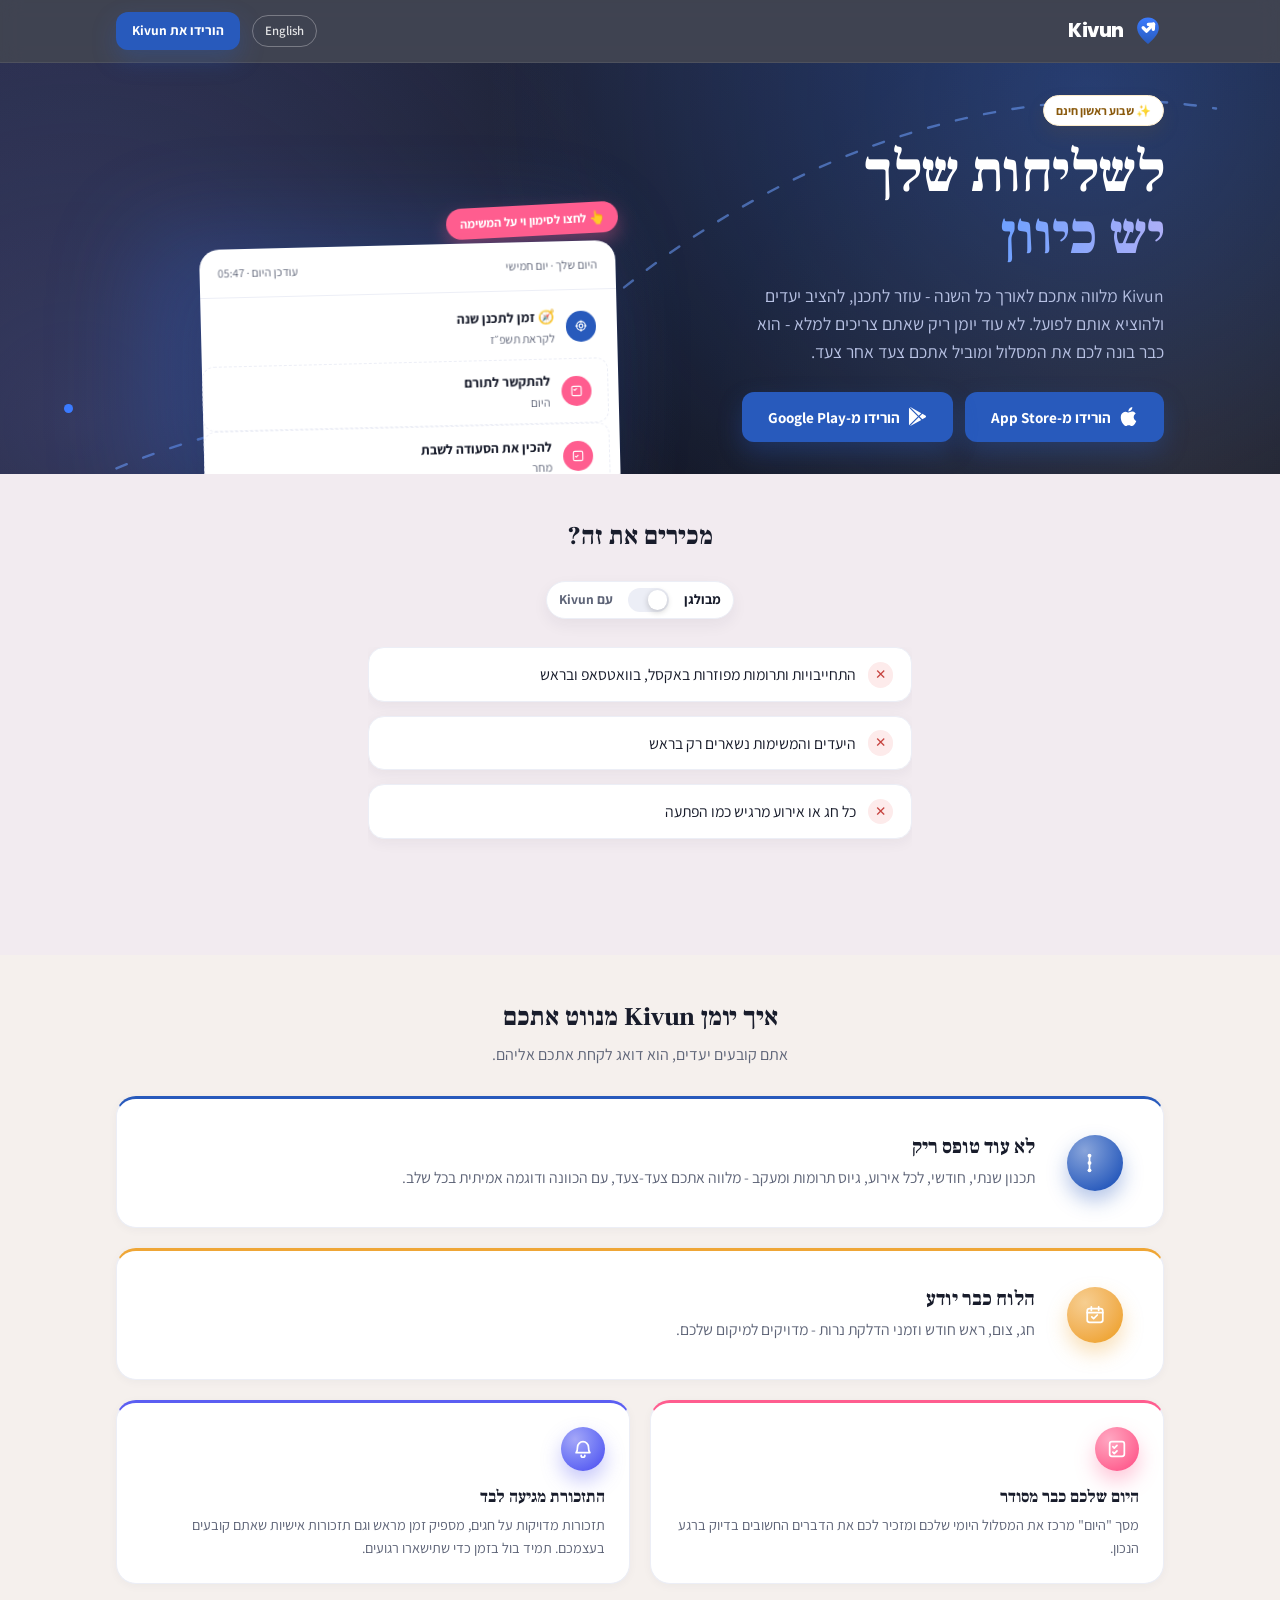
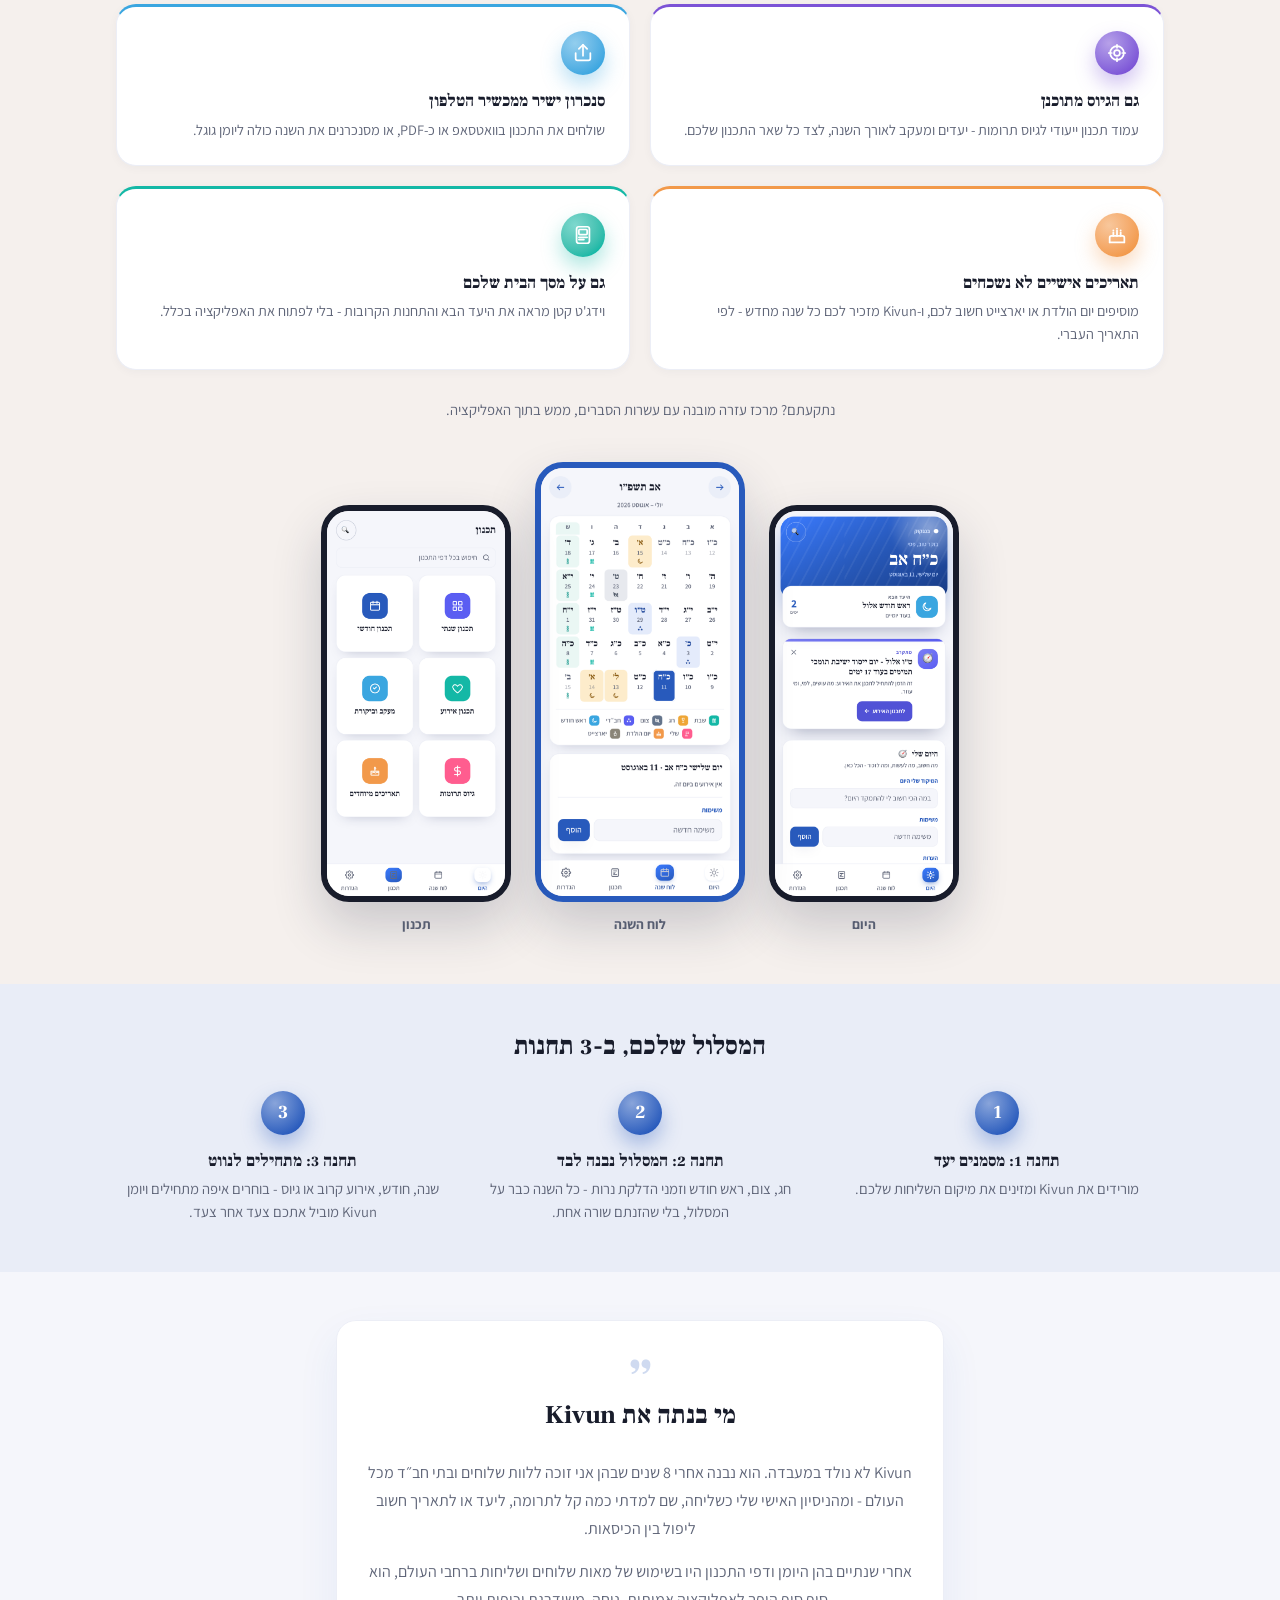
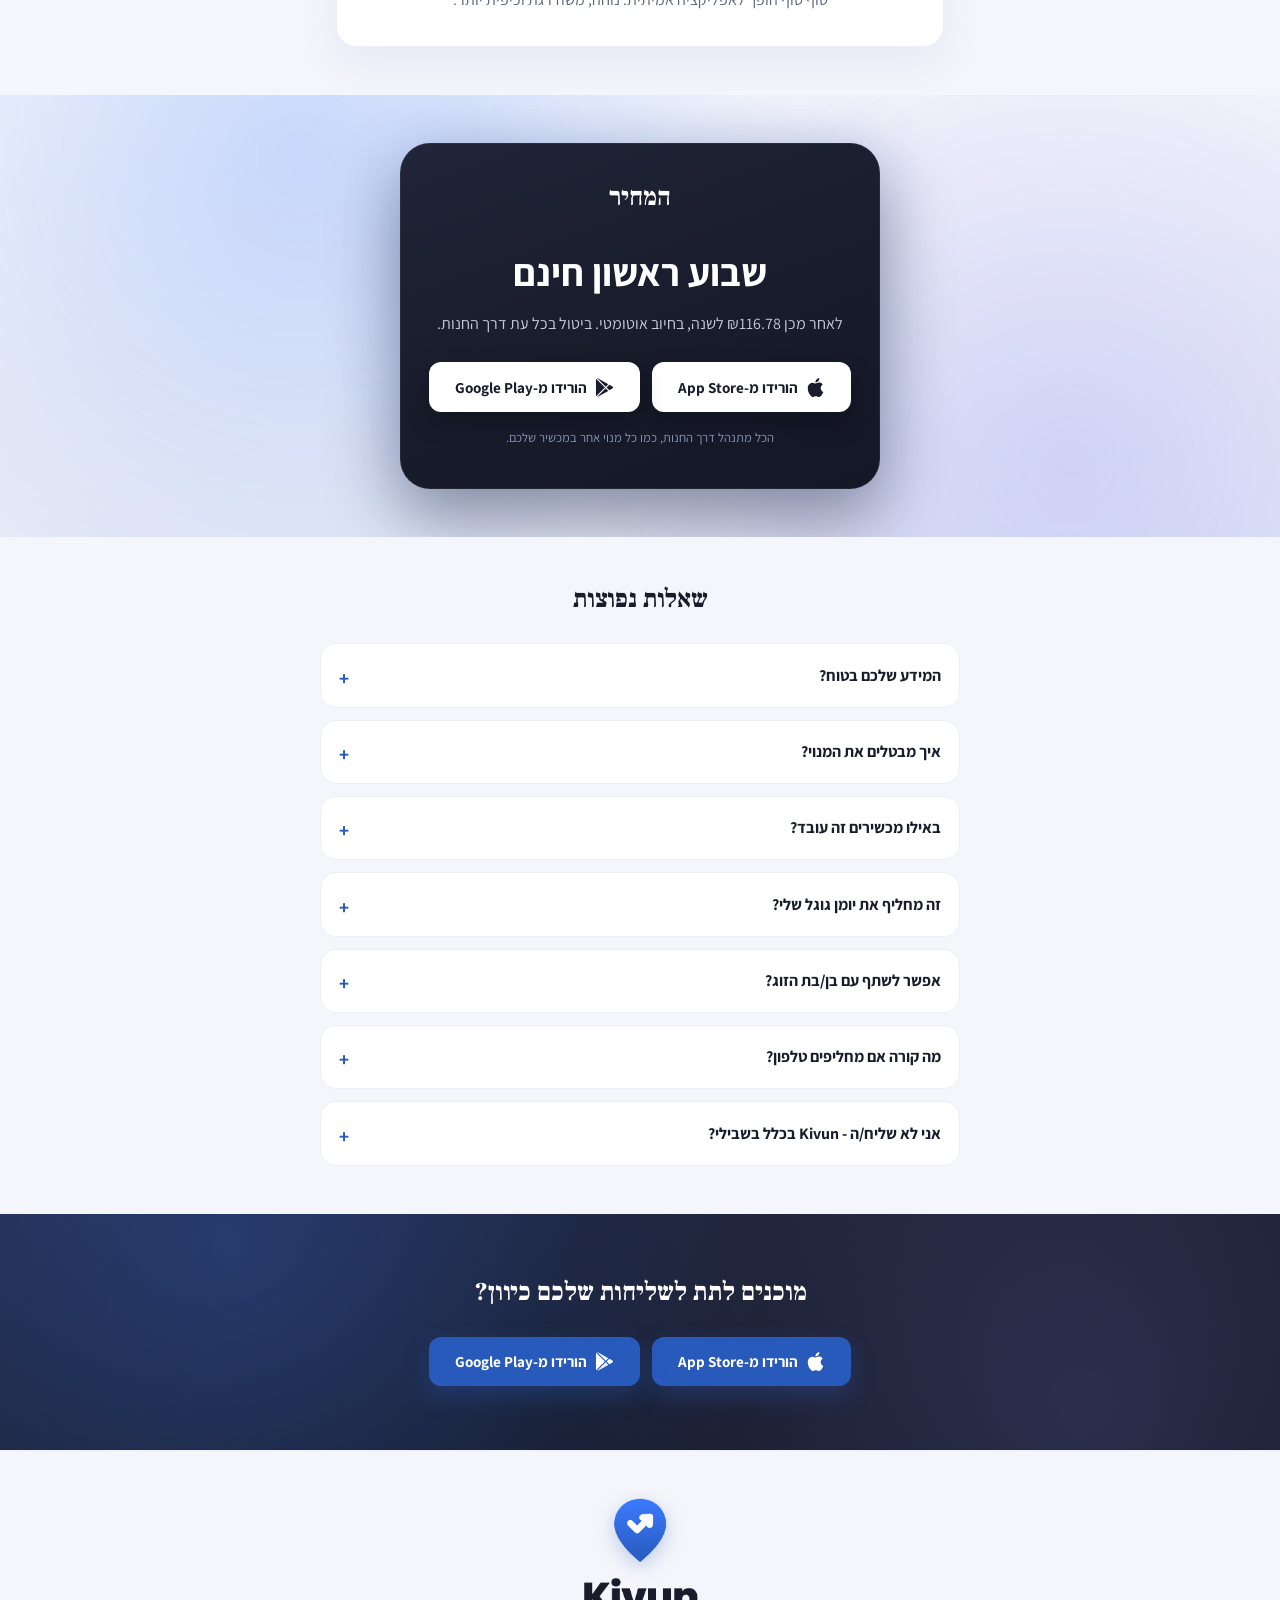
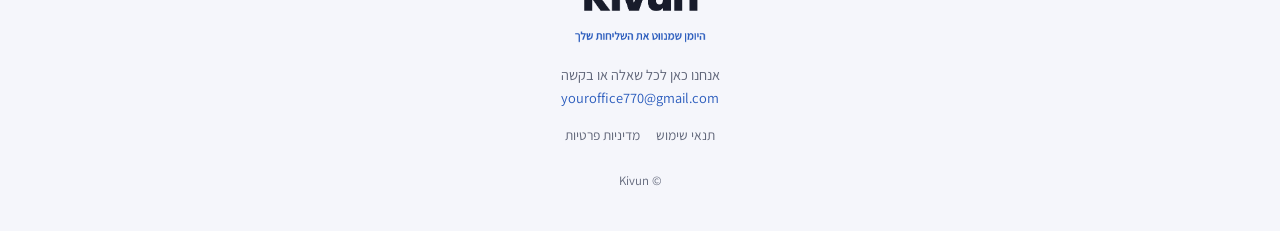
==== commit 518369f4: "Footer contact line: use plural (we're here for any question or request)" ====
--- a/index.html
+++ b/index.html
@@ -319,7 +319,7 @@
 <footer class="site-footer">
   <div class="wrap footer-row">
     <img class="footer-logo" src="assets/logo.png" width="423" height="470" alt="Kivun - היומן שמנווט את השליחות שלך">
-    <p class="footer-contact">אני כאן לכל שאלה או בקשה, פסי<br><a href="mailto:youroffice770@gmail.com">youroffice770@gmail.com</a></p>
+    <p class="footer-contact">אנחנו כאן לכל שאלה או בקשה<br><a href="mailto:youroffice770@gmail.com">youroffice770@gmail.com</a></p>
     <div class="footer-links">
       <a href="terms.html">תנאי שימוש</a>
       <a href="privacy.html">מדיניות פרטיות</a>
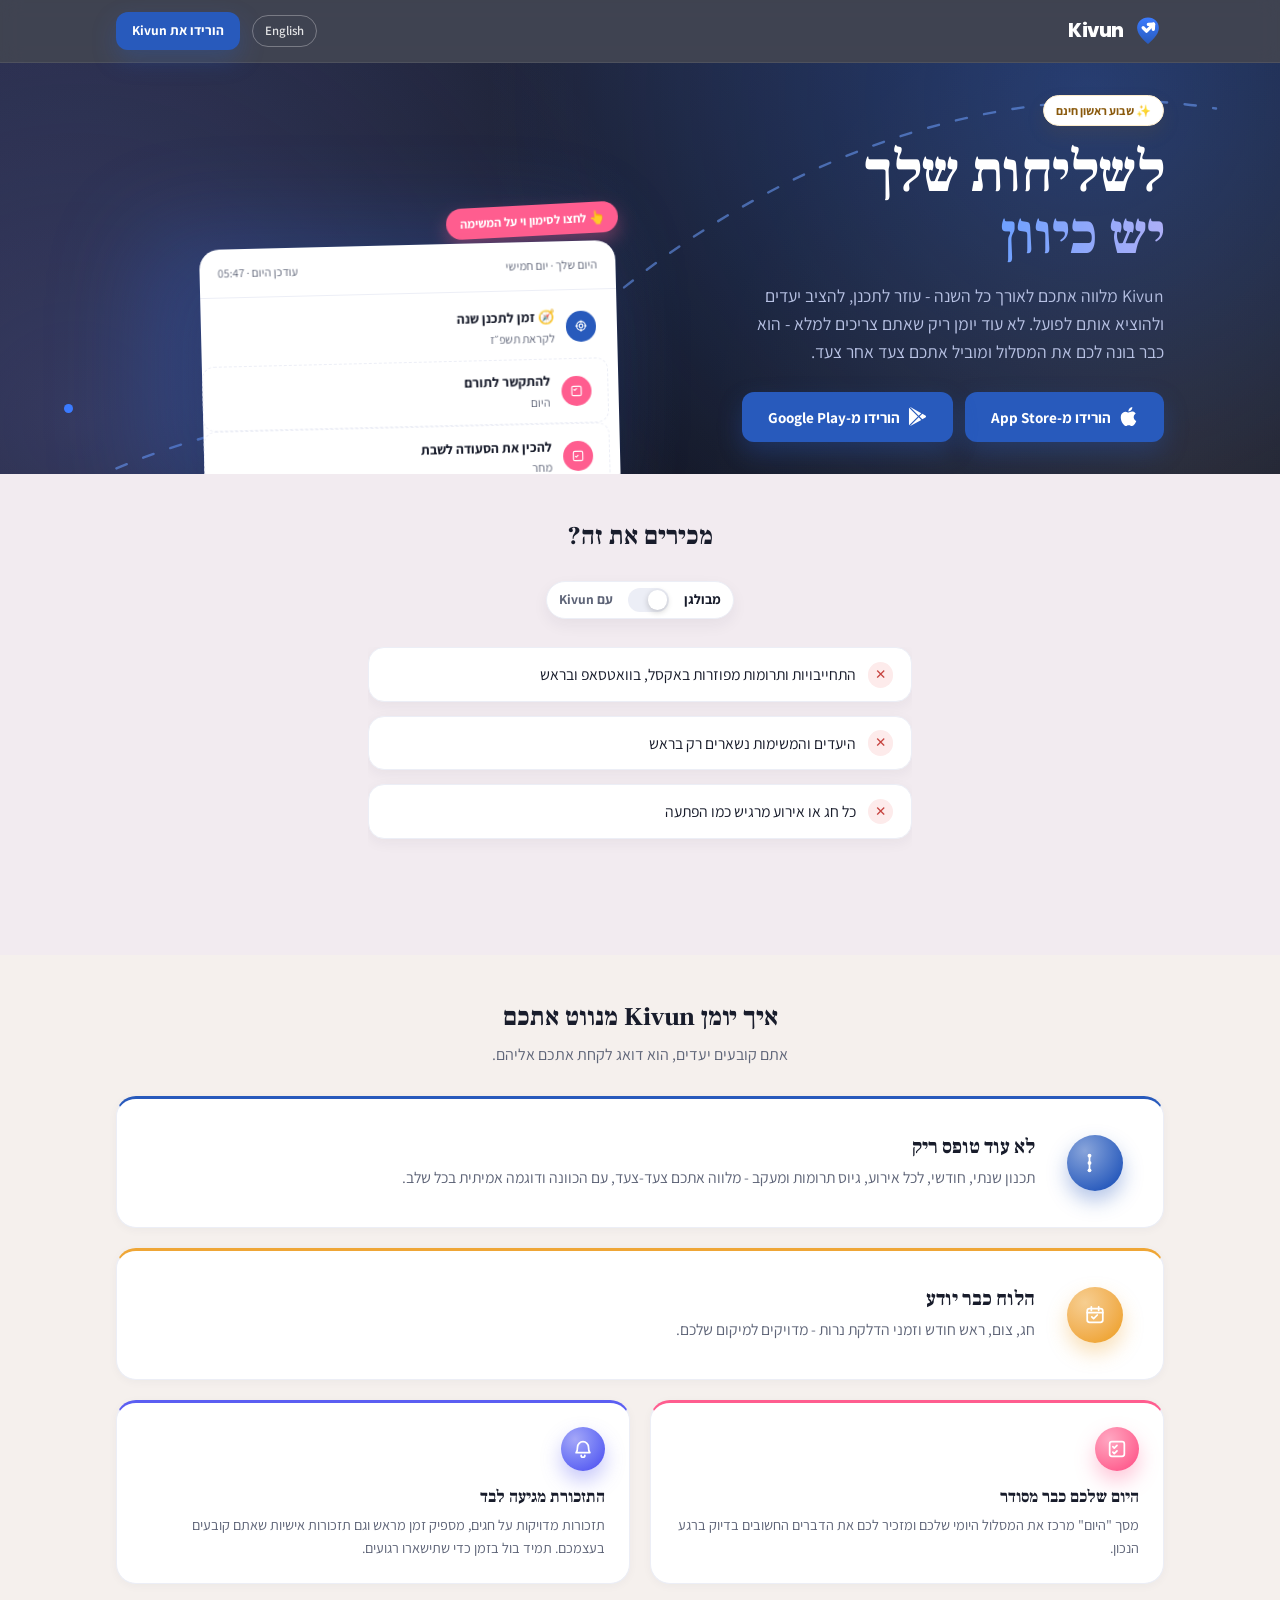
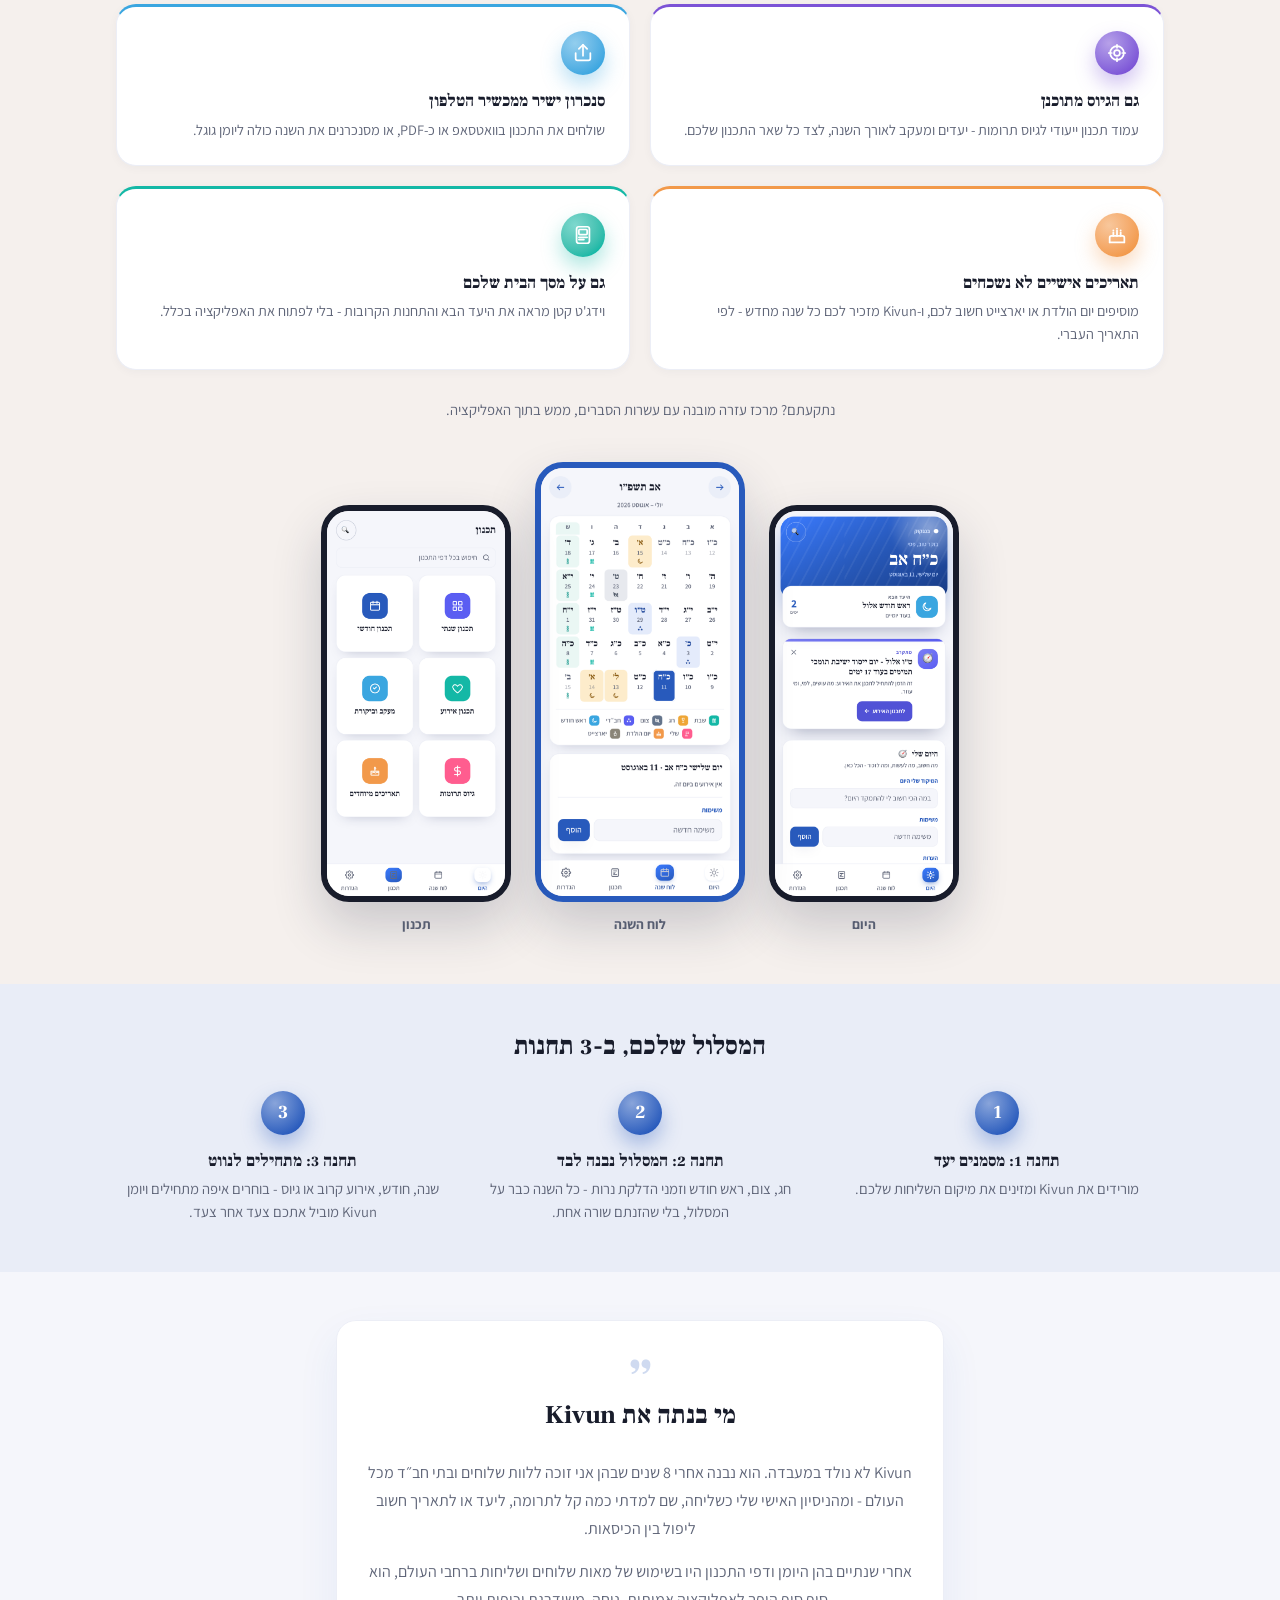
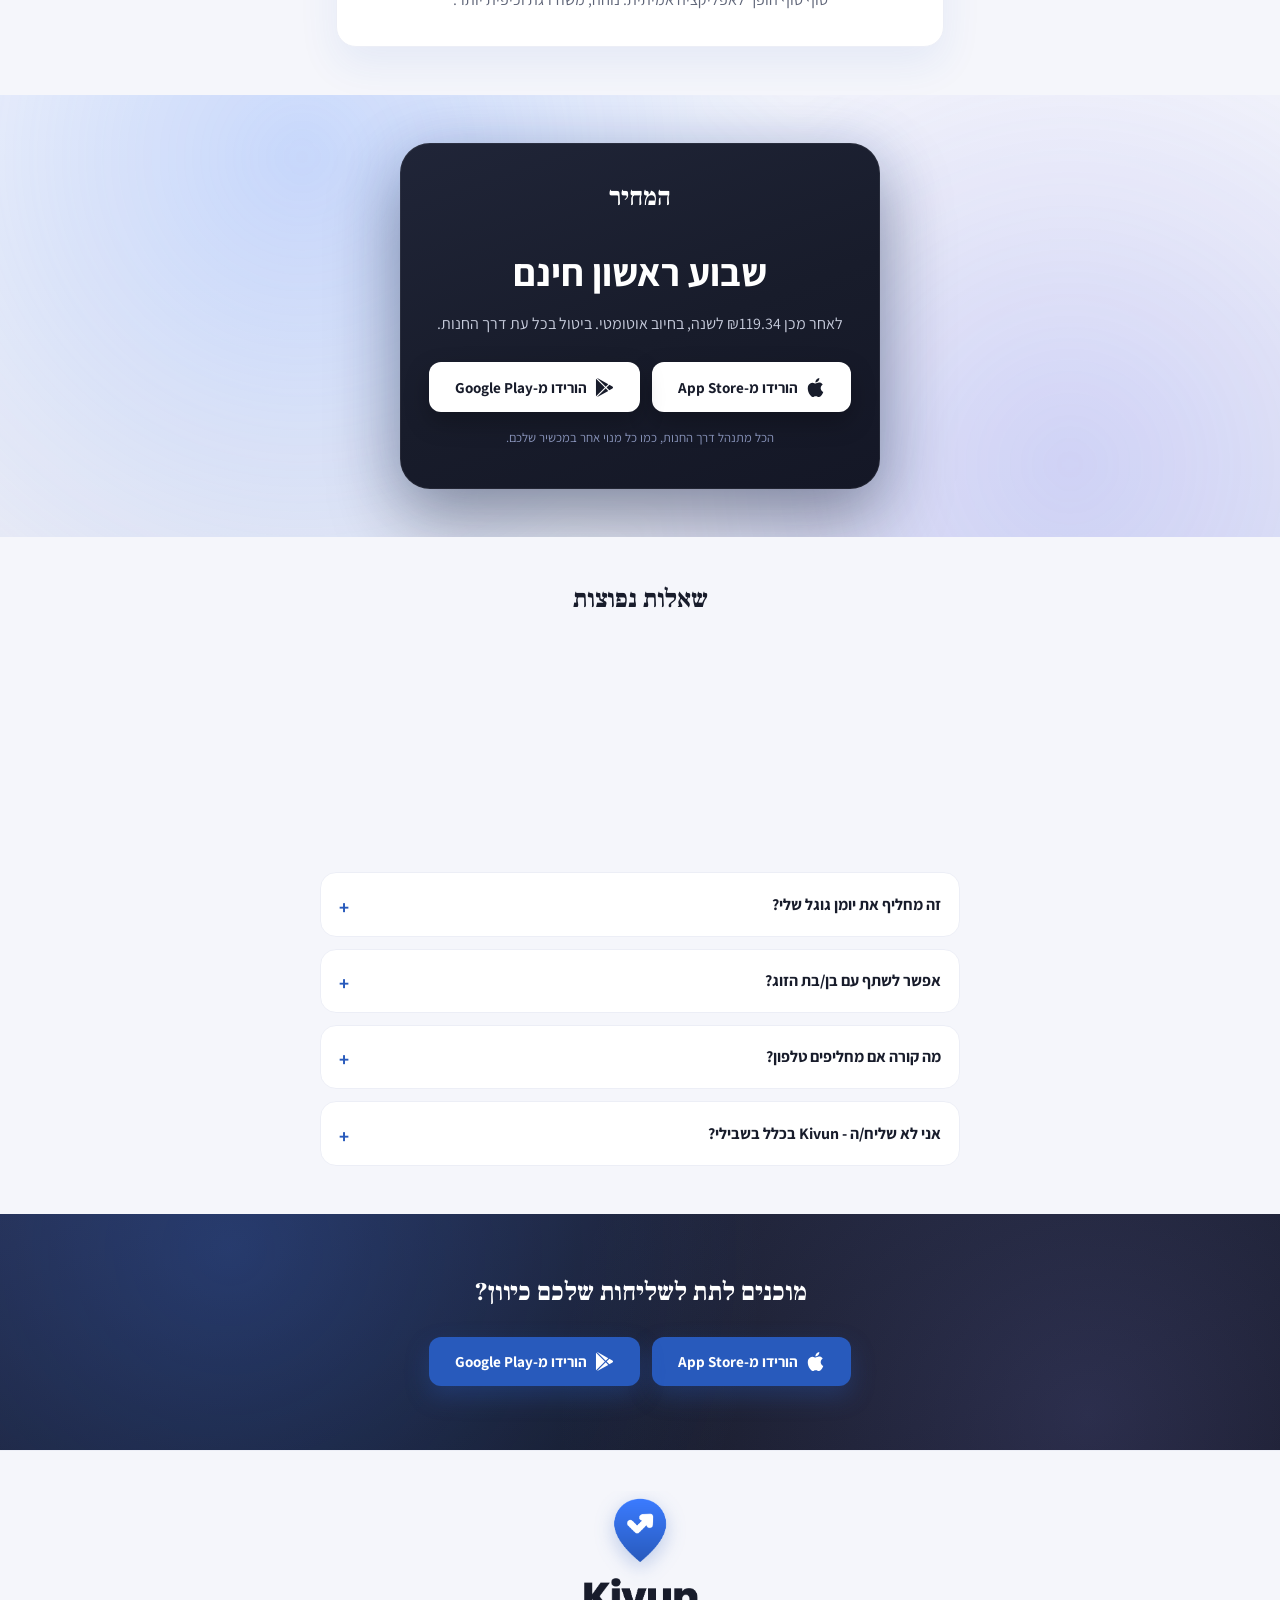
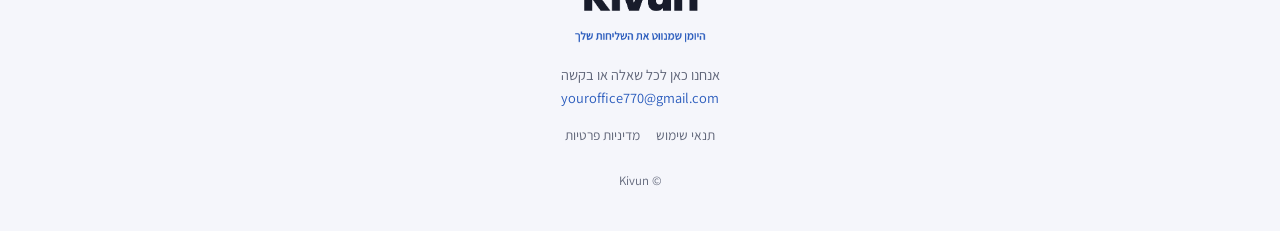
==== commit 1193e49a: "Give the English landing page a clean URL at /en/ kivunapp.com/en/ now serves the real English page." ====
--- a/index.html
+++ b/index.html
@@ -17,7 +17,7 @@
 <link rel="icon" type="image/png" href="assets/favicon.png">
 <link rel="canonical" href="https://kivunapp.com/">
 <link rel="alternate" hreflang="he" href="https://kivunapp.com/">
-<link rel="alternate" hreflang="en" href="https://kivunapp.com/index.en.html">
+<link rel="alternate" hreflang="en" href="https://kivunapp.com/en/">
 <link rel="alternate" hreflang="x-default" href="https://kivunapp.com/">
 <link rel="stylesheet" href="styles.css">
 </head>
@@ -38,7 +38,7 @@
       <span class="brand-name">Kivun</span>
     </a>
     <div class="header-actions">
-      <a class="lang-switch" href="index.en.html">English</a>
+      <a class="lang-switch" href="/en/">English</a>
       <a class="btn btn-primary btn-sm" href="#hero-stores">הורידו את Kivun</a>
     </div>
   </div>
